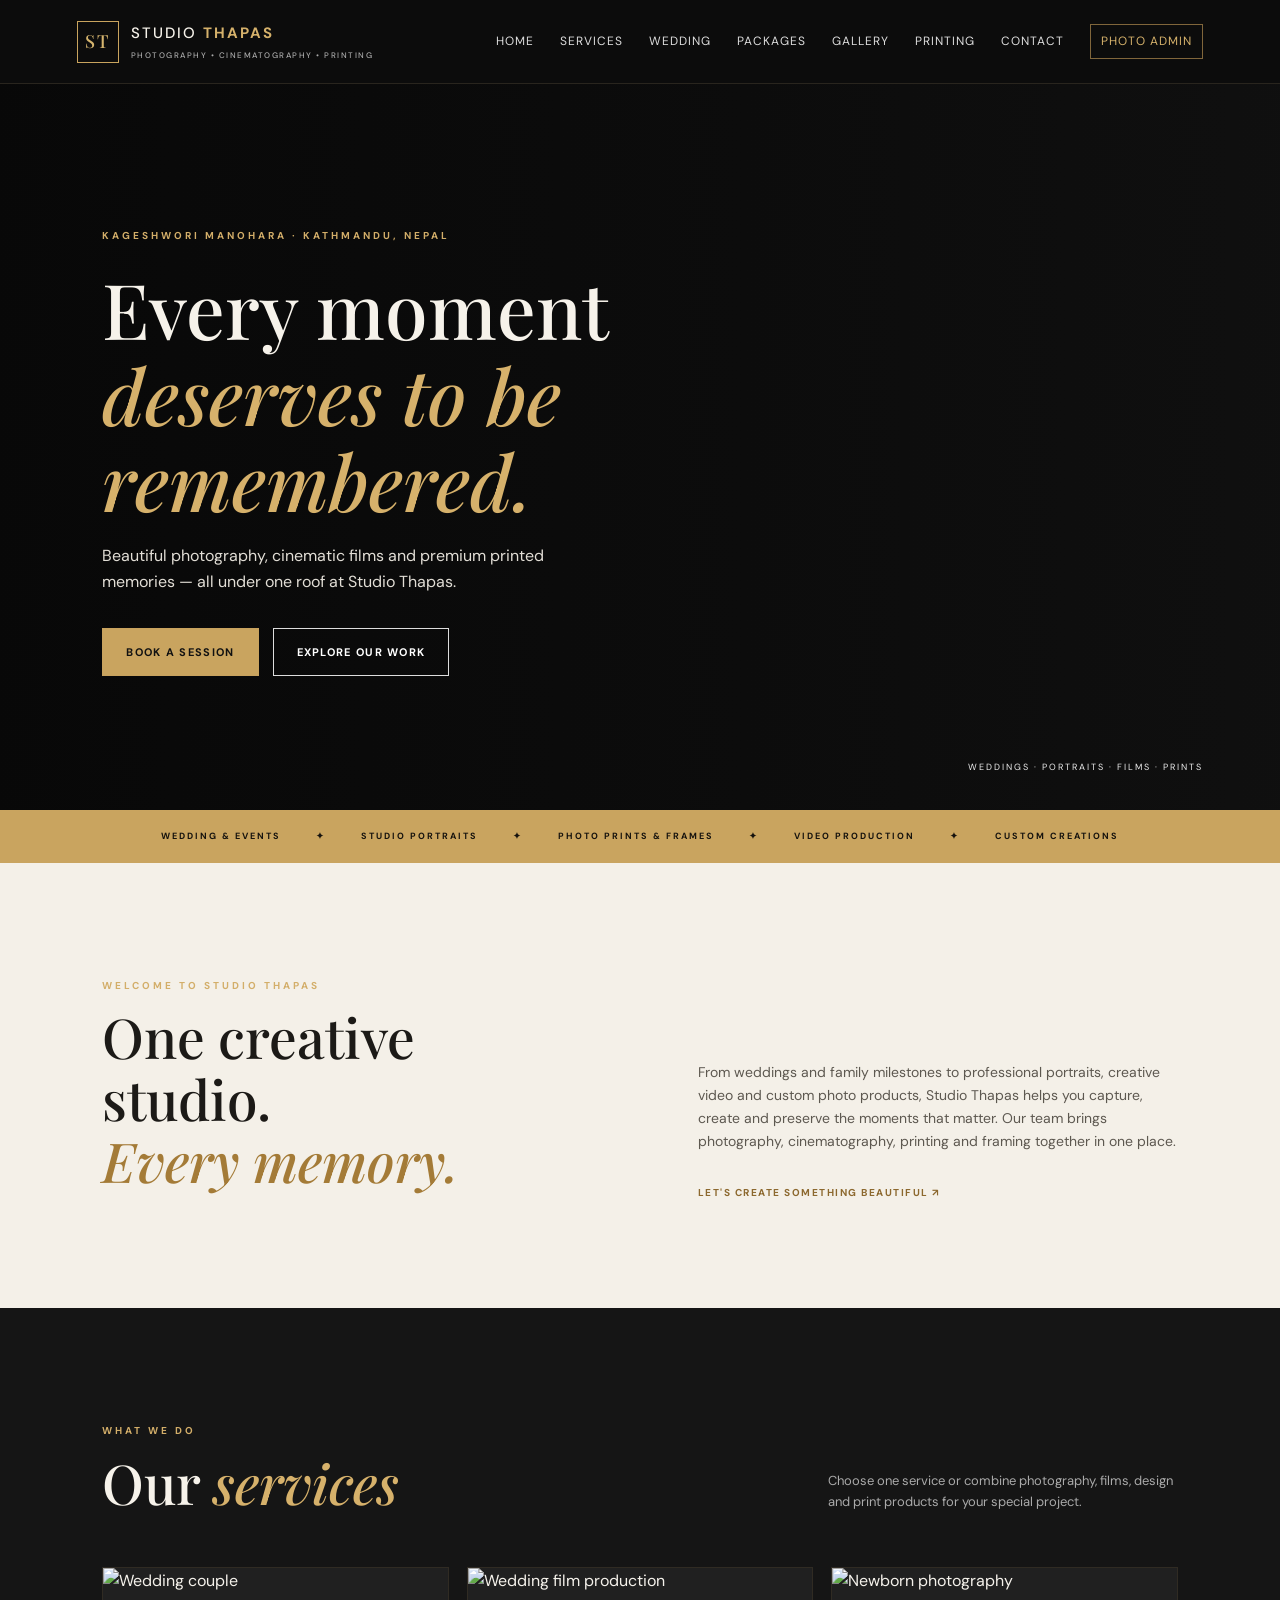
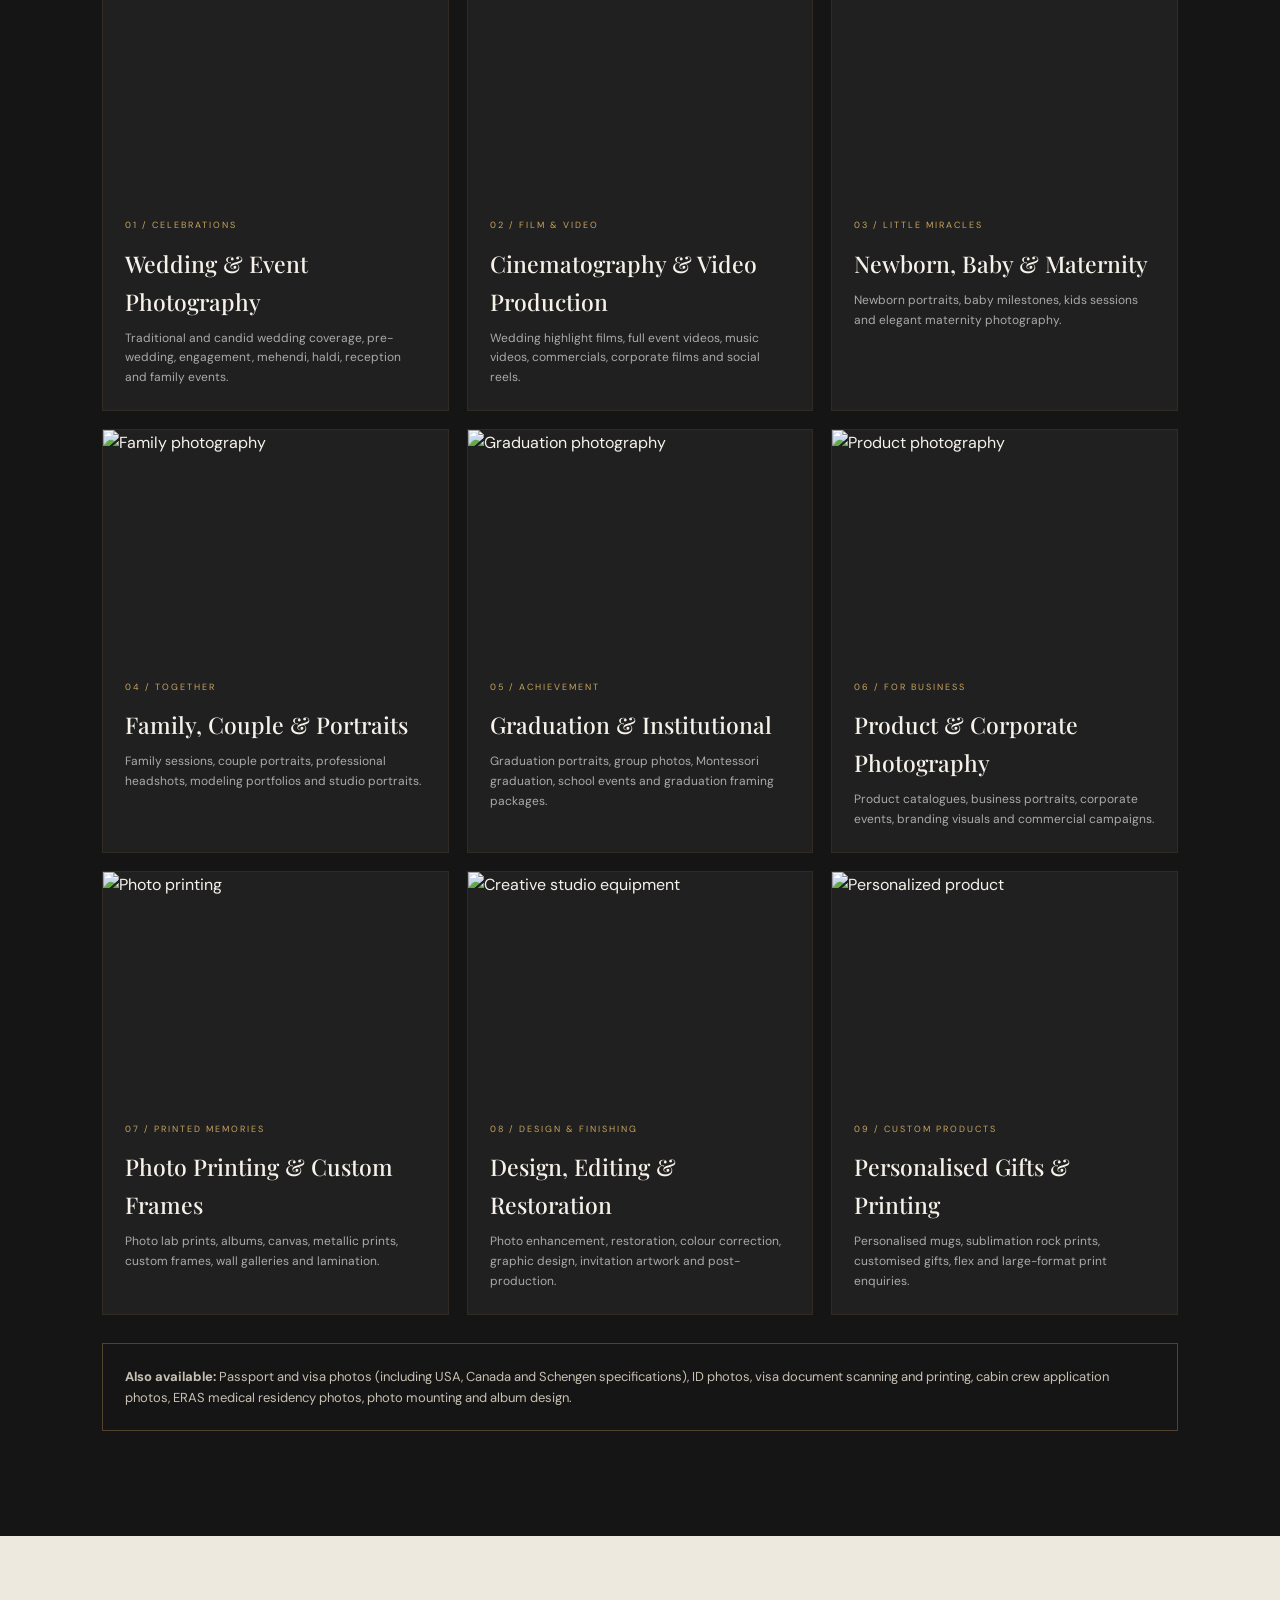
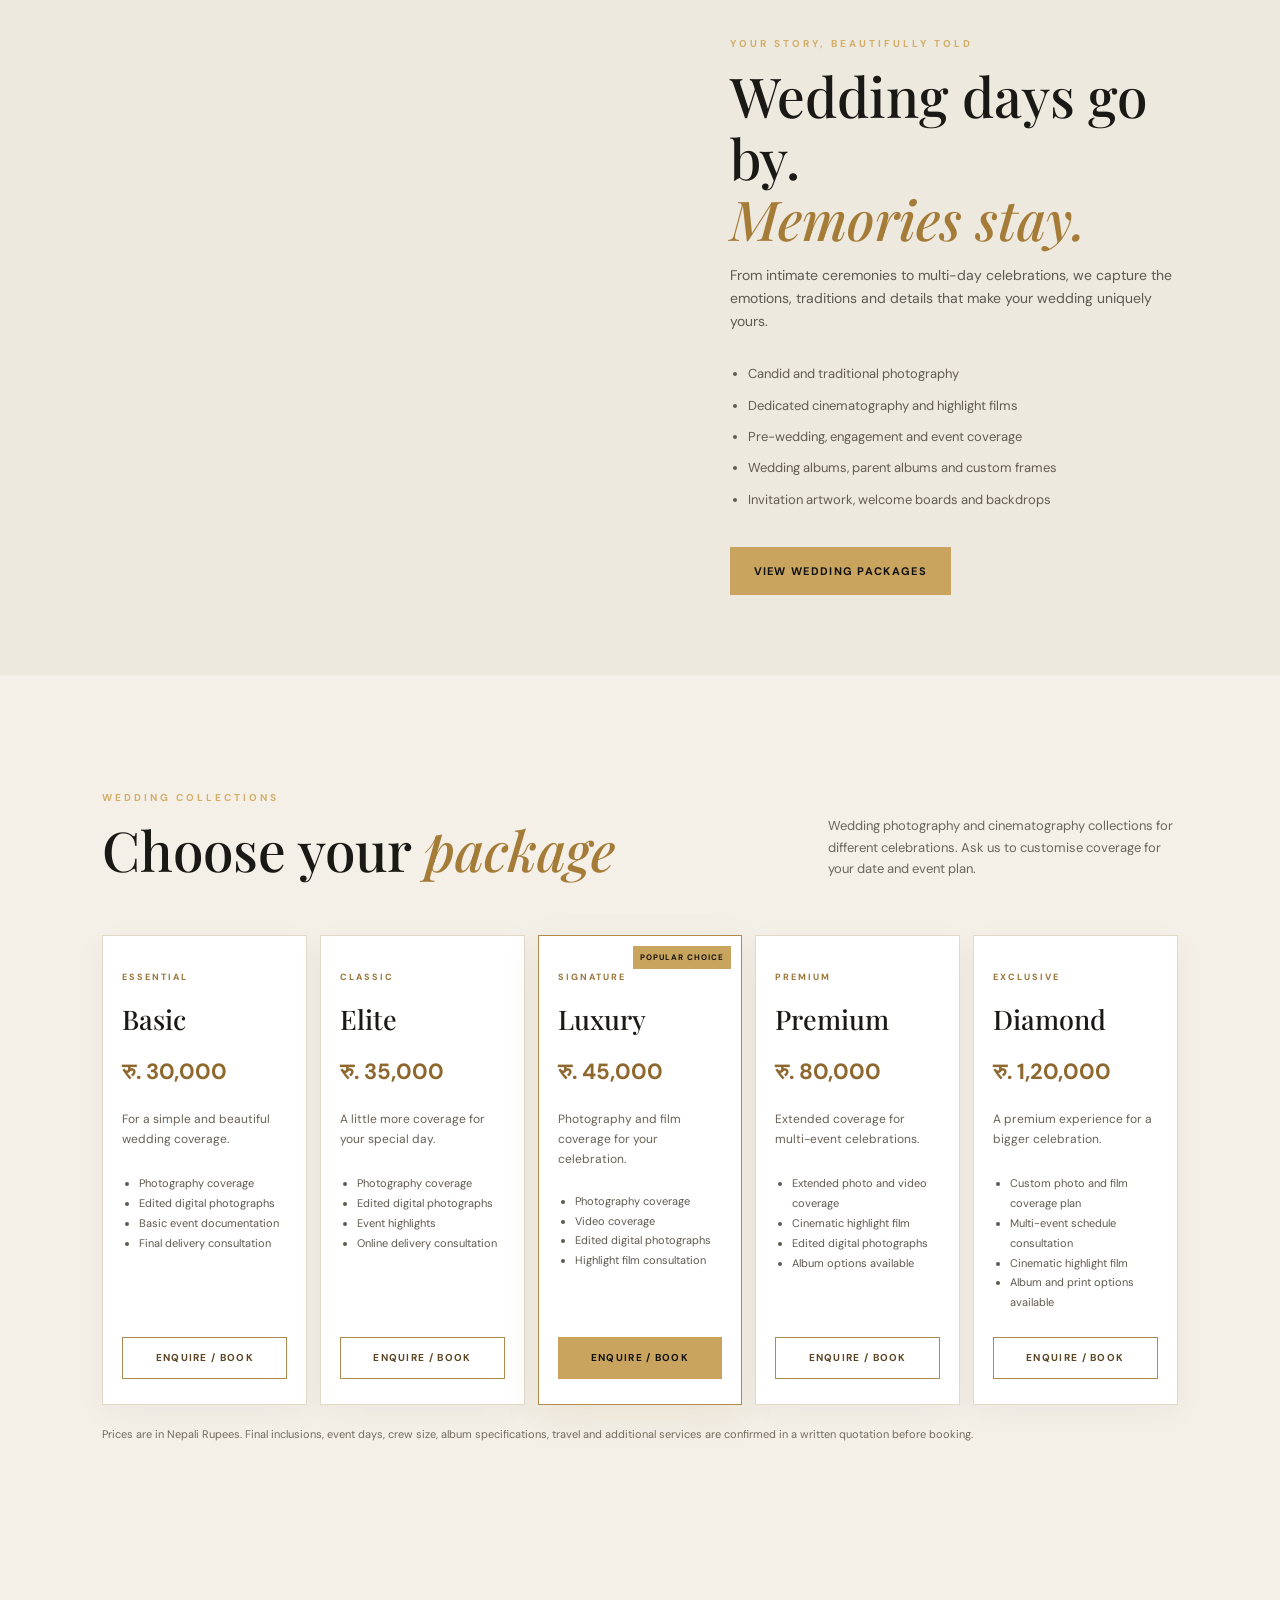
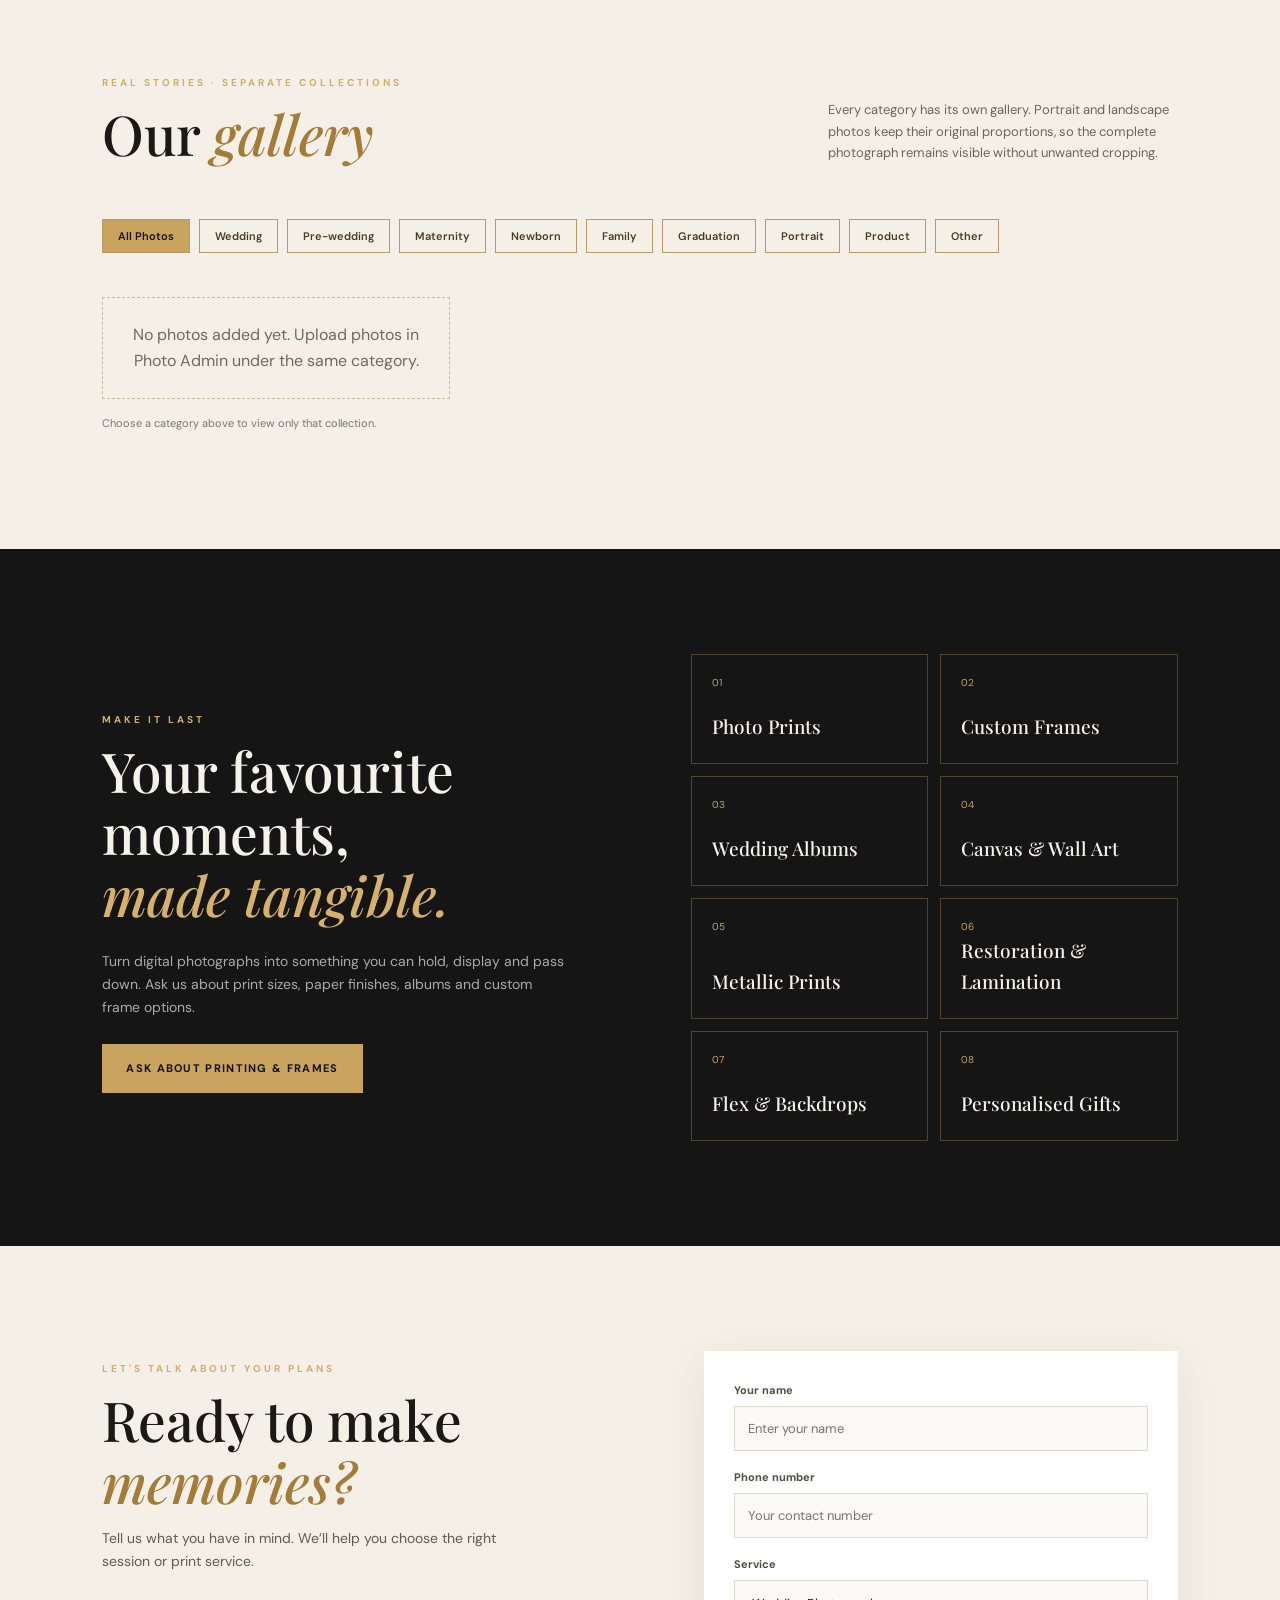
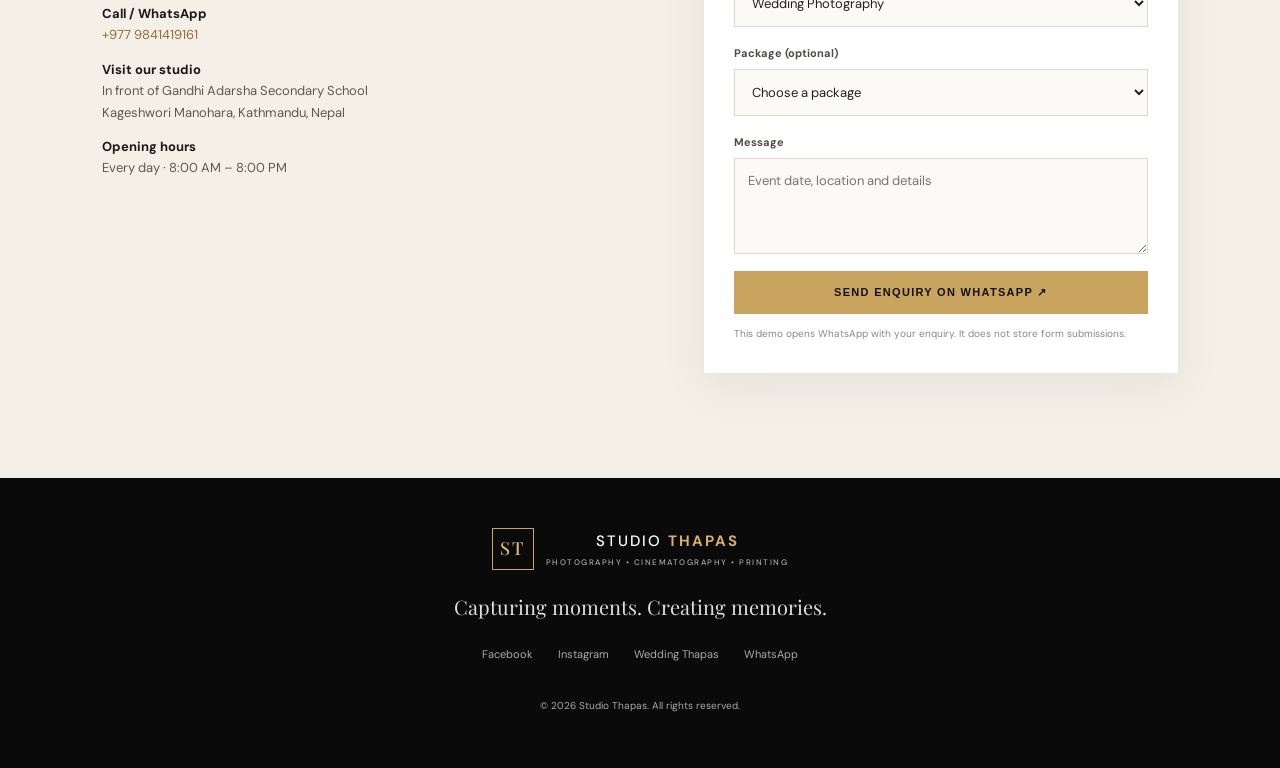
==== index.html @ fef05748 "First commit" ====
<!DOCTYPE html>
<html lang="en">
<head>
  <meta charset="UTF-8"><meta name="viewport" content="width=device-width, initial-scale=1.0">
  <meta name="description" content="Studio Thapas in Kathmandu: wedding photography and films, portraits, newborn, maternity, graduation, photo printing, custom frames and creative services.">
  <meta name="theme-color" content="#101010"><title>Studio Thapas | Photography, Films & Printing</title>
  <link rel="preconnect" href="https://fonts.googleapis.com"><link rel="preconnect" href="https://fonts.gstatic.com" crossorigin>
  <link href="https://fonts.googleapis.com/css2?family=DM+Sans:wght@400;500;600;700&family=Playfair+Display:wght@500;600;700&display=swap" rel="stylesheet"><link rel="stylesheet" href="style.css">
</head>
<body>
<header class="site-header"><a class="brand" href="#home"><span class="brand-mark">ST</span><span>STUDIO <b>THAPAS</b><small>PHOTOGRAPHY • CINEMATOGRAPHY • PRINTING</small></span></a><button class="menu-toggle" aria-label="Open menu" onclick="document.querySelector('.nav').classList.toggle('open')">☰</button>
<nav class="nav"><a href="#home">Home</a><a href="#services">Services</a><a href="#weddings">Wedding</a><a href="#packages">Packages</a><a href="#gallery">Gallery</a><a href="#printing">Printing</a><a href="#contact">Contact</a><a class="admin-link" href="admin.html">Photo Admin</a></nav></header>
<main>
<section class="hero" id="home"><div class="hero-shade"></div><div class="hero-content"><p class="eyebrow">KAGESHWORI MANOHARA · KATHMANDU, NEPAL</p><h1>Every moment<br><em>deserves to be remembered.</em></h1><p class="hero-copy">Beautiful photography, cinematic films and premium printed memories — all under one roof at Studio Thapas.</p><div class="hero-actions"><a class="btn gold" href="#contact">Book a Session</a><a class="btn outline" href="#gallery">Explore Our Work</a></div></div><div class="hero-note">WEDDINGS · PORTRAITS · FILMS · PRINTS</div></section>
<section class="trust-strip"><span>WEDDING & EVENTS</span><i>✦</i><span>STUDIO PORTRAITS</span><i>✦</i><span>PHOTO PRINTS & FRAMES</span><i>✦</i><span>VIDEO PRODUCTION</span><i>✦</i><span>CUSTOM CREATIONS</span></section>
<section class="section intro"><div><p class="eyebrow">WELCOME TO STUDIO THAPAS</p><h2>One creative studio.<br><em>Every memory.</em></h2></div><div class="intro-copy"><p>From weddings and family milestones to professional portraits, creative video and custom photo products, Studio Thapas helps you capture, create and preserve the moments that matter. Our team brings photography, cinematography, printing and framing together in one place.</p><a class="text-link" href="#contact">LET'S CREATE SOMETHING BEAUTIFUL ↗</a></div></section>
<section class="section dark-section" id="services"><div class="section-heading"><div><p class="eyebrow">WHAT WE DO</p><h2>Our <em>services</em></h2></div><p>Choose one service or combine photography, films, design and print products for your special project.</p></div>
<div class="service-grid">
<article class="service-card"><img src="https://images.unsplash.com/photo-1519741497674-611481863552?auto=format&fit=crop&w=900&q=85" alt="Wedding couple"><div><small>01 / CELEBRATIONS</small><h3>Wedding & Event Photography</h3><p>Traditional and candid wedding coverage, pre-wedding, engagement, mehendi, haldi, reception and family events.</p></div></article>
<article class="service-card"><img src="https://images.unsplash.com/photo-1529636798458-92182e662485?auto=format&fit=crop&w=900&q=85" alt="Wedding film production"><div><small>02 / FILM & VIDEO</small><h3>Cinematography & Video Production</h3><p>Wedding highlight films, full event videos, music videos, commercials, corporate films and social reels.</p></div></article>
<article class="service-card"><img src="https://images.unsplash.com/photo-1519689680058-324335c77eba?auto=format&fit=crop&w=900&q=85" alt="Newborn photography"><div><small>03 / LITTLE MIRACLES</small><h3>Newborn, Baby & Maternity</h3><p>Newborn portraits, baby milestones, kids sessions and elegant maternity photography.</p></div></article>
<article class="service-card"><img src="https://images.unsplash.com/photo-1511895426328-dc8714191300?auto=format&fit=crop&w=900&q=85" alt="Family photography"><div><small>04 / TOGETHER</small><h3>Family, Couple & Portraits</h3><p>Family sessions, couple portraits, professional headshots, modeling portfolios and studio portraits.</p></div></article>
<article class="service-card"><img src="https://images.unsplash.com/photo-1523050854058-8df90110c9f1?auto=format&fit=crop&w=900&q=85" alt="Graduation photography"><div><small>05 / ACHIEVEMENT</small><h3>Graduation & Institutional</h3><p>Graduation portraits, group photos, Montessori graduation, school events and graduation framing packages.</p></div></article>
<article class="service-card"><img src="https://images.unsplash.com/photo-1542291026-7eec264c27ff?auto=format&fit=crop&w=900&q=85" alt="Product photography"><div><small>06 / FOR BUSINESS</small><h3>Product & Corporate Photography</h3><p>Product catalogues, business portraits, corporate events, branding visuals and commercial campaigns.</p></div></article>
<article class="service-card"><img src="https://images.unsplash.com/photo-1542038784456-1ea8e935640e?auto=format&fit=crop&w=900&q=85" alt="Photo printing"><div><small>07 / PRINTED MEMORIES</small><h3>Photo Printing & Custom Frames</h3><p>Photo lab prints, albums, canvas, metallic prints, custom frames, wall galleries and lamination.</p></div></article>
<article class="service-card"><img src="https://images.unsplash.com/photo-1516035069371-29a1b244cc32?auto=format&fit=crop&w=900&q=85" alt="Creative studio equipment"><div><small>08 / DESIGN & FINISHING</small><h3>Design, Editing & Restoration</h3><p>Photo enhancement, restoration, colour correction, graphic design, invitation artwork and post-production.</p></div></article>
<article class="service-card"><img src="https://images.unsplash.com/photo-1523275335684-37898b6baf30?auto=format&fit=crop&w=900&q=85" alt="Personalized product"><div><small>09 / CUSTOM PRODUCTS</small><h3>Personalised Gifts & Printing</h3><p>Personalised mugs, sublimation rock prints, customised gifts, flex and large-format print enquiries.</p></div></article>
</div>
<div class="service-extra"><b>Also available:</b> Passport and visa photos (including USA, Canada and Schengen specifications), ID photos, visa document scanning and printing, cabin crew application photos, ERAS medical residency photos, photo mounting and album design.</div></section>
<section class="wedding-feature" id="weddings"><div class="wedding-image"></div><div class="wedding-copy"><p class="eyebrow">YOUR STORY, BEAUTIFULLY TOLD</p><h2>Wedding days go by.<br><em>Memories stay.</em></h2><p>From intimate ceremonies to multi-day celebrations, we capture the emotions, traditions and details that make your wedding uniquely yours.</p><ul><li>Candid and traditional photography</li><li>Dedicated cinematography and highlight films</li><li>Pre-wedding, engagement and event coverage</li><li>Wedding albums, parent albums and custom frames</li><li>Invitation artwork, welcome boards and backdrops</li></ul><a class="btn gold" href="#packages">View Wedding Packages</a></div></section>
<section class="section packages-section" id="packages"><div class="section-heading"><div><p class="eyebrow">WEDDING COLLECTIONS</p><h2>Choose your <em>package</em></h2></div><p>Wedding photography and cinematography collections for different celebrations. Ask us to customise coverage for your date and event plan.</p></div><div class="package-grid">
<article class="package-card"><p class="package-label">ESSENTIAL</p><h3>Basic</h3><div class="price">रु. 30,000</div><p>For a simple and beautiful wedding coverage.</p><ul><li>Photography coverage</li><li>Edited digital photographs</li><li>Basic event documentation</li><li>Final delivery consultation</li></ul><a class="btn outline package-cta" href="#contact" data-package="Basic">Enquire / Book</a></article>
<article class="package-card"><p class="package-label">CLASSIC</p><h3>Elite</h3><div class="price">रु. 35,000</div><p>A little more coverage for your special day.</p><ul><li>Photography coverage</li><li>Edited digital photographs</li><li>Event highlights</li><li>Online delivery consultation</li></ul><a class="btn outline package-cta" href="#contact" data-package="Elite">Enquire / Book</a></article>
<article class="package-card featured"><span class="popular-tag">POPULAR CHOICE</span><p class="package-label">SIGNATURE</p><h3>Luxury</h3><div class="price">रु. 45,000</div><p>Photography and film coverage for your celebration.</p><ul><li>Photography coverage</li><li>Video coverage</li><li>Edited digital photographs</li><li>Highlight film consultation</li></ul><a class="btn gold package-cta" href="#contact" data-package="Luxury">Enquire / Book</a></article>
<article class="package-card"><p class="package-label">PREMIUM</p><h3>Premium</h3><div class="price">रु. 80,000</div><p>Extended coverage for multi-event celebrations.</p><ul><li>Extended photo and video coverage</li><li>Cinematic highlight film</li><li>Edited digital photographs</li><li>Album options available</li></ul><a class="btn outline package-cta" href="#contact" data-package="Premium">Enquire / Book</a></article>
<article class="package-card"><p class="package-label">EXCLUSIVE</p><h3>Diamond</h3><div class="price">रु. 1,20,000</div><p>A premium experience for a bigger celebration.</p><ul><li>Custom photo and film coverage plan</li><li>Multi-event schedule consultation</li><li>Cinematic highlight film</li><li>Album and print options available</li></ul><a class="btn outline package-cta" href="#contact" data-package="Diamond">Enquire / Book</a></article>
</div><p class="package-note">Prices are in Nepali Rupees. Final inclusions, event days, crew size, album specifications, travel and additional services are confirmed in a written quotation before booking.</p></section>
<section class="section gallery-section" id="gallery"><div class="section-heading"><div><p class="eyebrow">REAL STORIES · SEPARATE COLLECTIONS</p><h2>Our <em>gallery</em></h2></div><p>Every category has its own gallery. Portrait and landscape photos keep their original proportions, so the complete photograph remains visible without unwanted cropping.</p></div><div class="gallery-filters" id="galleryFilters" role="group" aria-label="Filter gallery by category"><button class="gallery-filter active" data-filter="All">All Photos</button><button class="gallery-filter" data-filter="Wedding">Wedding</button><button class="gallery-filter" data-filter="Pre-wedding">Pre-wedding</button><button class="gallery-filter" data-filter="Maternity">Maternity</button><button class="gallery-filter" data-filter="Newborn">Newborn</button><button class="gallery-filter" data-filter="Family">Family</button><button class="gallery-filter" data-filter="Graduation">Graduation</button><button class="gallery-filter" data-filter="Portrait">Portrait</button><button class="gallery-filter" data-filter="Product">Product</button><button class="gallery-filter" data-filter="Other">Other</button></div><div class="gallery-grid" id="galleryGrid" aria-live="polite"><p class="gallery-empty">Add your photos using Photo Admin to display them here.</p></div><p class="local-note" id="localPhotoNote">Choose a category above to view only that collection.</p></section>
<section class="section dark-section print-section" id="printing"><div class="print-copy"><p class="eyebrow">MAKE IT LAST</p><h2>Your favourite moments,<br><em>made tangible.</em></h2><p>Turn digital photographs into something you can hold, display and pass down. Ask us about print sizes, paper finishes, albums and custom frame options.</p><a class="btn gold" href="#contact">Ask About Printing & Frames</a></div><div class="print-tiles"><div><span>01</span><b>Photo Prints</b></div><div><span>02</span><b>Custom Frames</b></div><div><span>03</span><b>Wedding Albums</b></div><div><span>04</span><b>Canvas & Wall Art</b></div><div><span>05</span><b>Metallic Prints</b></div><div><span>06</span><b>Restoration & Lamination</b></div><div><span>07</span><b>Flex & Backdrops</b></div><div><span>08</span><b>Personalised Gifts</b></div></div></section>
<section class="section contact-section" id="contact"><div><p class="eyebrow">LET'S TALK ABOUT YOUR PLANS</p><h2>Ready to make<br><em>memories?</em></h2><p>Tell us what you have in mind. We’ll help you choose the right session or print service.</p><div class="contact-details"><p><b>Call / WhatsApp</b><br><a href="https://wa.me/9779841419161">+977 9841419161</a></p><p><b>Visit our studio</b><br>In front of Gandhi Adarsha Secondary School<br>Kageshwori Manohara, Kathmandu, Nepal</p><p><b>Opening hours</b><br>Every day · 8:00 AM – 8:00 PM</p></div></div>
<form id="bookingForm"><label>Your name<input name="name" required placeholder="Enter your name"></label><label>Phone number<input name="phone" required placeholder="Your contact number"></label><label>Service<select name="service"><option>Wedding Photography</option><option>Wedding Cinematography</option><option>Pre-wedding / Engagement</option><option>Graduation Photography</option><option>Newborn / Maternity</option><option>Family / Portrait</option><option>Product / Corporate</option><option>Photo Printing / Frames</option><option>Video Production</option><option>Other</option></select></label><label>Package (optional)<select name="package"><option value="">Choose a package</option><option>Basic - Rs. 30,000</option><option>Elite - Rs. 35,000</option><option>Luxury - Rs. 45,000</option><option>Premium - Rs. 80,000</option><option>Diamond - Rs. 1,20,000</option></select></label><label>Message<textarea name="message" rows="4" placeholder="Event date, location and details"></textarea></label><button class="btn gold full" type="submit">Send Enquiry on WhatsApp ↗</button><small class="form-note">This demo opens WhatsApp with your enquiry. It does not store form submissions.</small></form></section>
</main>
<div class="photo-lightbox" id="photoLightbox" aria-hidden="true" role="dialog" aria-modal="true" aria-label="Photo viewer">
  <button class="lightbox-close" id="lightboxClose" type="button" aria-label="Close photo viewer">×</button>
  <button class="lightbox-nav lightbox-prev" id="lightboxPrev" type="button" aria-label="Previous photo">‹</button>
  <button class="lightbox-nav lightbox-next" id="lightboxNext" type="button" aria-label="Next photo">›</button>
  <div class="lightbox-toolbar" aria-label="Photo zoom controls">
    <button id="zoomOut" type="button" aria-label="Zoom out">−</button>
    <button id="zoomReset" type="button" aria-label="Reset zoom">100%</button>
    <button id="zoomIn" type="button" aria-label="Zoom in">+</button>
  </div>
  <div class="lightbox-stage" id="lightboxStage"><img id="lightboxImage" alt="Expanded gallery photograph"></div>
  <p class="lightbox-help">Use Previous / Next arrows or keyboard ← / → to change photos. Use + / −, mouse wheel, or pinch to zoom. Press Esc to close.</p>
</div>
<footer><a class="brand footer-brand" href="#home"><span class="brand-mark">ST</span><span>STUDIO <b>THAPAS</b><small>PHOTOGRAPHY • CINEMATOGRAPHY • PRINTING</small></span></a><p>Capturing moments. Creating memories.</p><div class="footer-links"><a href="https://www.facebook.com/studiothapas">Facebook</a><a href="https://www.instagram.com/studiothapas/">Instagram</a><a href="https://weddingthapas.com">Wedding Thapas</a><a href="https://wa.me/9779841419161">WhatsApp</a></div><small>© <span id="year"></span> Studio Thapas. All rights reserved.</small></footer><script src="script.js"></script>
</body></html>
---- style.css ----
*{box-sizing:border-box}html{scroll-behavior:smooth}body{margin:0;background:#101010;color:#f6f2ea;font-family:"DM Sans",sans-serif;line-height:1.65}a{color:inherit;text-decoration:none}.site-header{height:84px;padding:0 6vw;display:flex;align-items:center;justify-content:space-between;background:#0c0c0c;position:sticky;top:0;z-index:10;border-bottom:1px solid #29251e}.brand{display:flex;align-items:center;gap:12px;font-size:15px;letter-spacing:2px;font-weight:500}.brand b{color:#d5b16b}.brand small{display:block;font-size:8px;letter-spacing:1.5px;color:#aaa;margin-top:3px}.brand-mark{width:42px;height:42px;border:1px solid #c9a45e;color:#d7b66f;display:grid;place-items:center;font-family:"Playfair Display";font-size:18px}.nav{display:flex;align-items:center;gap:26px;font-size:12px;text-transform:uppercase;letter-spacing:1px}.nav a{color:#ddd;transition:.2s}.nav a:hover,.text-link:hover{color:#d5b16b}.lang-btn{background:transparent;border:1px solid #8e7448;color:#d5b16b;padding:8px 12px;cursor:pointer}.menu-toggle{display:none;background:none;color:#fff;border:0;font-size:25px}.hero{min-height:650px;height:calc(90vh - 84px);max-height:850px;position:relative;display:flex;align-items:center;padding:8vw;background:url("https://images.unsplash.com/photo-1519741497674-611481863552?auto=format&fit=crop&w=2000&q=90") center 42%/cover}.hero-shade{position:absolute;inset:0;background:linear-gradient(90deg,rgba(7,7,7,.88),rgba(7,7,7,.47) 55%,rgba(7,7,7,.08))}.hero-content{position:relative;max-width:720px}.eyebrow{color:#d3ae69;font-size:10px;letter-spacing:3px;font-weight:700}.hero h1,h2{font-family:"Playfair Display",serif;font-weight:500;line-height:1.12}.hero h1{font-size:clamp(43px,6vw,78px);margin:20px 0}.hero h1 em,h2 em{color:#d6b16b;font-weight:500}.hero-copy{font-size:16px;color:#e2ded6;max-width:480px}.hero-actions{display:flex;gap:14px;margin-top:32px}.btn{display:inline-block;padding:14px 23px;font-size:11px;font-weight:700;letter-spacing:1.3px;text-transform:uppercase;border:1px solid #c8a25e;cursor:pointer}.gold{background:#c9a45f;color:#111}.gold:hover{background:#e1c17e}.outline{color:#fff;background:transparent;border-color:#ddd}.hero-note{position:absolute;right:6vw;bottom:35px;font-size:9px;letter-spacing:2px;color:#eee}.trust-strip{display:flex;justify-content:center;align-items:center;gap:35px;padding:19px 10px;background:#c9a45f;color:#16130e;font-size:9px;font-weight:700;letter-spacing:2px;flex-wrap:wrap}.trust-strip i{font-style:normal}.section{padding:105px 8vw}.intro{display:grid;grid-template-columns:1fr 1fr;gap:9vw;background:#f4f0e8;color:#1c1a17}.intro h2,.section h2,.wedding-copy h2{font-size:clamp(36px,4.3vw,58px);margin:12px 0}.intro h2 em{color:#a47b37}.intro-copy{align-self:end;color:#5d5850;font-size:14px}.text-link{display:inline-block;color:#8c682e;font-size:10px;font-weight:700;letter-spacing:1.5px;margin-top:18px}.dark-section{background:#151515}.section-heading{display:flex;justify-content:space-between;align-items:end;gap:35px;margin-bottom:42px}.section-heading>p{max-width:350px;color:#aaa;font-size:13px}.service-grid{display:grid;grid-template-columns:repeat(3,1fr);gap:18px}.service-card{background:#202020;border:1px solid #302b23;overflow:hidden}.service-card img{width:100%;height:220px;object-fit:cover;display:block;filter:saturate(.83)}.service-card div{padding:22px}.service-card small{color:#c9a45f;font-size:9px;letter-spacing:2px}.service-card h3{font-family:"Playfair Display";font-size:23px;font-weight:500;margin:8px 0}.service-card p{color:#aaa;font-size:12px;margin:0}.wedding-feature{display:grid;grid-template-columns:1fr 1fr;background:#eee9df;color:#1b1915}.wedding-image{min-height:620px;background:url("https://images.unsplash.com/photo-1537633552985-df8429e8048b?auto=format&fit=crop&w=1200&q=90") center/cover}.wedding-copy{padding:90px 8vw 80px 7vw;align-self:center}.wedding-copy h2 em{color:#a47b37}.wedding-copy>p:not(.eyebrow){color:#5d5850;font-size:14px}.wedding-copy ul{padding-left:18px;color:#625b50;font-size:13px;margin:25px 0 32px}.wedding-copy li{padding:5px 0}.gallery-section{background:#f4f0e8;color:#1b1915}.gallery-section .section-heading>p{color:#6b655b}.gallery-section h2 em{color:#a47b37}.gallery-filters{display:flex;flex-wrap:wrap;gap:9px;margin:0 0 28px}.gallery-filter{border:1px solid #b99a64;background:transparent;color:#4c3b20;padding:9px 15px;font:600 11px "DM Sans",sans-serif;cursor:pointer;transition:.2s}.gallery-filter:hover,.gallery-filter.active{background:#c9a45f;color:#17130c}.gallery-grid{columns:3 250px;column-gap:16px;display:block}.gallery-item{display:inline-block;width:100%;break-inside:avoid;margin:0 0 16px;background:#fff;border:1px solid #e4dccf;padding:8px;vertical-align:top}.gallery-item img{display:block;width:100%;height:auto;max-height:none;object-fit:contain;background:#eee9df}.gallery-caption{padding:9px 5px 3px;display:flex;justify-content:space-between;gap:10px;align-items:center;color:#4d4539;font-size:11px}.gallery-caption small{color:#98743c;text-transform:uppercase;letter-spacing:1px;font-size:9px}.gallery-empty{color:#70695e;padding:24px;border:1px dashed #c8b99e;text-align:center;break-inside:avoid}.gallery-item[hidden]{display:none}.print-section{display:grid;grid-template-columns:1fr 1fr;gap:8vw;align-items:center}.print-copy p:not(.eyebrow){color:#aaa;font-size:14px;max-width:470px;margin:25px 0}.print-tiles{display:grid;grid-template-columns:1fr 1fr;gap:12px}.print-tiles div{min-height:110px;border:1px solid #51432b;padding:20px;display:flex;flex-direction:column;justify-content:space-between}.print-tiles span{color:#c9a45f;font-size:10px}.print-tiles b{font-family:"Playfair Display";font-size:19px;font-weight:500}.contact-section{background:#f4f0e8;color:#1b1915;display:grid;grid-template-columns:1fr 1fr;gap:10vw}.contact-section h2 em{color:#a47b37}.contact-section>div>p:not(.eyebrow){color:#625b50;font-size:14px;max-width:430px}.contact-details{margin-top:30px;font-size:13px;color:#5f594f}.contact-details b{color:#1c1a17}.contact-details a{color:#936e32}.contact-section form{background:#fff;padding:30px;box-shadow:0 12px 45px #17120b12}.contact-section label{display:block;font-size:11px;font-weight:700;margin-bottom:17px;color:#514b42}.contact-section input,.contact-section select,.contact-section textarea{display:block;width:100%;margin-top:7px;padding:13px;border:1px solid #ddd7cc;background:#fbfaf7;font:13px "DM Sans";color:#222}.full{width:100%}.form-note{display:block;color:#888;font-size:10px;margin-top:12px}footer{padding:50px 8vw;background:#0a0a0a;text-align:center;color:#aaa}footer .brand{justify-content:center;color:#fff}footer p{font-family:"Playfair Display";font-size:20px;color:#ddd}.footer-links{display:flex;justify-content:center;gap:25px;font-size:11px;margin:22px 0 28px}.footer-links a:hover{color:#d5b16b}footer>small{font-size:10px}
@media(max-width:950px){.nav{gap:13px;font-size:10px}.site-header{padding:0 4vw}.service-grid{grid-template-columns:repeat(2,1fr)}.section{padding:75px 6vw}.wedding-copy{padding:65px 6vw}.contact-section{gap:5vw}}
@media(max-width:700px){.site-header{height:72px}.menu-toggle{display:block}.nav{display:none;position:absolute;top:72px;left:0;right:0;background:#101010;padding:20px 6vw 25px;flex-direction:column;align-items:flex-start;border-bottom:1px solid #413722}.nav.open{display:flex}.hero{height:650px;min-height:0;padding:9vw 7vw;background-position:58% center}.hero h1{font-size:48px}.hero-note{display:none}.trust-strip{gap:12px;font-size:8px}.intro,.print-section,.contact-section{grid-template-columns:1fr;gap:30px}.section-heading{display:block}.section-heading>p{margin-top:15px}.service-grid{grid-template-columns:1fr}.service-card img{height:240px}.wedding-feature{grid-template-columns:1fr}.wedding-image{min-height:370px}.wedding-copy{padding:60px 7vw}.gallery-grid{columns:2 145px;column-gap:10px}.gallery-item{margin-bottom:10px;padding:6px}.print-tiles{gap:9px}.print-tiles div{min-height:95px;padding:14px}.contact-section form{padding:22px}.footer-links{flex-wrap:wrap;gap:15px}}
/* Studio Thapas v2 additions */
.admin-link{color:#d5b16b!important;border:1px solid #80663b;padding:7px 10px}.service-extra{margin-top:28px;padding:22px;border:1px solid #51432b;color:#c8c0b2;font-size:13px}.packages-section{background:#f4f0e8;color:#1b1915}.packages-section .section-heading>p{color:#6b655b}.packages-section h2 em{color:#a47b37}.package-grid{display:grid;grid-template-columns:repeat(5,minmax(0,1fr));gap:13px;align-items:stretch}.package-card{position:relative;background:#fff;padding:25px 19px;border:1px solid #e2d9c9;display:flex;flex-direction:column;min-height:420px;box-shadow:0 8px 28px #241a0b0b}.package-card.featured{border:1px solid #b28b48;box-shadow:0 12px 35px #9b76351c}.package-label{font-size:9px;letter-spacing:2px;color:#9a7436;font-weight:700}.package-card h3{font-family:'Playfair Display';font-size:27px;font-weight:500;margin:4px 0}.package-card .price{font-size:22px;font-weight:700;color:#8e682e;margin:8px 0}.package-card>p:not(.package-label){font-size:12px;color:#686056;min-height:42px}.package-card ul{padding-left:17px;color:#5e584f;font-size:11px;line-height:1.8;margin:10px 0 24px}.package-cta{margin-top:auto;text-align:center;font-size:10px;padding:12px 8px}.package-card .outline{color:#5b4524;border-color:#ad8a50}.popular-tag{position:absolute;right:10px;top:10px;background:#c9a45f;color:#17130c;font-size:8px;font-weight:700;padding:5px 7px;letter-spacing:1px}.package-note{font-size:11px;color:#71695d;margin-top:20px}.local-note{font-size:11px;color:#777;margin-top:15px}.admin-page{background:#111}.admin-wrap{max-width:1100px;margin:auto}.admin-wrap h1{font-family:'Playfair Display';font-size:clamp(38px,5vw,60px);font-weight:500}.admin-wrap h1 em{color:#d5b16b}.admin-warning{background:#2a2419;border:1px solid #6e5833;padding:18px;color:#e1d3b7;font-size:13px}.admin-panel{display:flex;gap:18px;align-items:end;flex-wrap:wrap;background:#1b1b1b;padding:25px;margin:28px 0}.admin-panel label{display:grid;gap:8px;font-size:12px;min-width:210px}.admin-panel input,.admin-panel select{padding:12px;background:#f6f1e8;color:#222;border:0;max-width:100%}.admin-status{width:100%;color:#d5b16b;font-size:13px}.admin-gallery{display:grid;grid-template-columns:repeat(auto-fill,minmax(180px,1fr));gap:15px}.admin-photo{background:#202020;border:1px solid #51432b;padding:10px}.admin-photo img{width:100%;height:auto;max-height:260px;object-fit:contain;background:#171717}.admin-photo div{display:grid;gap:3px;padding:8px 0}.admin-photo small{color:#c9a45f}.remove-photo{background:transparent;color:#f3c5b8;border:1px solid #815348;padding:7px 10px;cursor:pointer}.empty-admin{color:#aaa}.admin-wrap h2{margin-top:35px;font-family:'Playfair Display';font-weight:500}
@media(max-width:1150px){.package-grid{grid-template-columns:repeat(3,1fr)}}
@media(max-width:700px){.package-grid{grid-template-columns:1fr}.package-card{min-height:0}.admin-panel{align-items:stretch;flex-direction:column}.admin-panel label{min-width:0}.admin-link{display:inline-block}}

/* Full-screen gallery viewer with zoom controls */
.gallery-item img{cursor:zoom-in}
.photo-lightbox{position:fixed;inset:0;z-index:1000;display:none;align-items:center;justify-content:center;background:rgba(0,0,0,.96);padding:68px 22px 54px}
.photo-lightbox.open{display:flex}
.lightbox-stage{width:100%;height:100%;display:flex;align-items:center;justify-content:center;overflow:hidden;touch-action:none;cursor:grab}
.lightbox-stage:active{cursor:grabbing}
.lightbox-stage img{max-width:100%;max-height:100%;width:auto;height:auto;object-fit:contain;transform:scale(1);transform-origin:center center;transition:transform .12s ease;user-select:none;-webkit-user-drag:none}
.lightbox-close{position:absolute;top:15px;right:22px;border:1px solid #b99555;background:#171717;color:#f4d28f;width:44px;height:44px;border-radius:50%;font-size:30px;line-height:1;cursor:pointer}
.lightbox-toolbar{position:absolute;top:18px;left:50%;transform:translateX(-50%);display:flex;gap:8px;z-index:2}
.lightbox-toolbar button{min-width:44px;height:40px;padding:0 13px;border:1px solid #b99555;background:#171717;color:#f4d28f;font-size:20px;cursor:pointer}
.lightbox-toolbar #zoomReset{font-size:12px;min-width:62px}
.lightbox-help{position:absolute;bottom:12px;left:12px;right:12px;margin:0;text-align:center;color:#d0c5b2;font-size:11px}
@media(max-width:700px){.photo-lightbox{padding:72px 8px 55px}.lightbox-close{top:12px;right:10px;width:40px;height:40px}.lightbox-toolbar{top:14px;left:12px;transform:none}.lightbox-toolbar button{height:38px;min-width:40px}.lightbox-stage img{max-width:100%;max-height:100%}.lightbox-help{font-size:10px}}

.lightbox-nav{position:absolute;top:50%;transform:translateY(-50%);z-index:3;width:52px;height:64px;border:1px solid #b99555;border-radius:8px;background:rgba(20,20,20,.78);color:#f4d28f;font-size:48px;line-height:1;cursor:pointer;display:grid;place-items:center}.lightbox-prev{left:22px}.lightbox-next{right:22px}.lightbox-nav:disabled{opacity:.35;cursor:not-allowed}@media(max-width:700px){.lightbox-nav{width:40px;height:52px;font-size:38px}.lightbox-prev{left:7px}.lightbox-next{right:7px}}
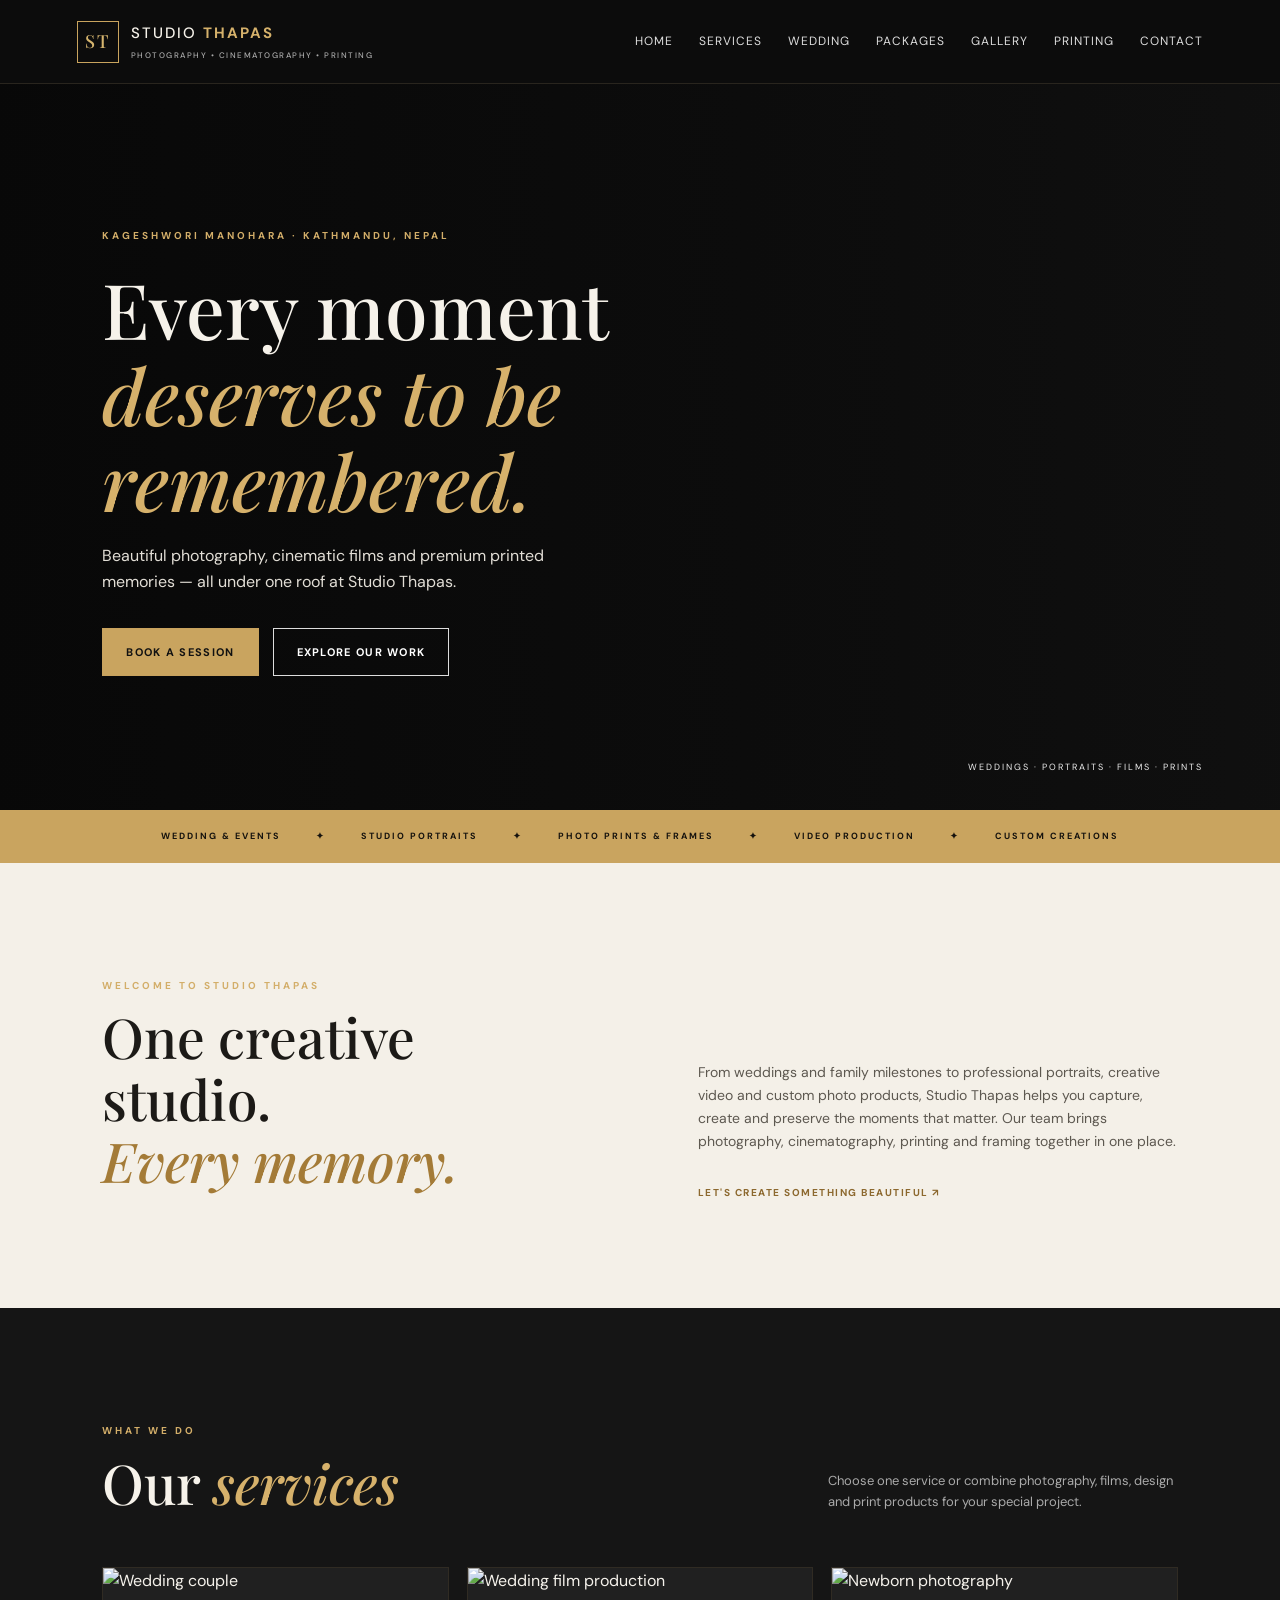
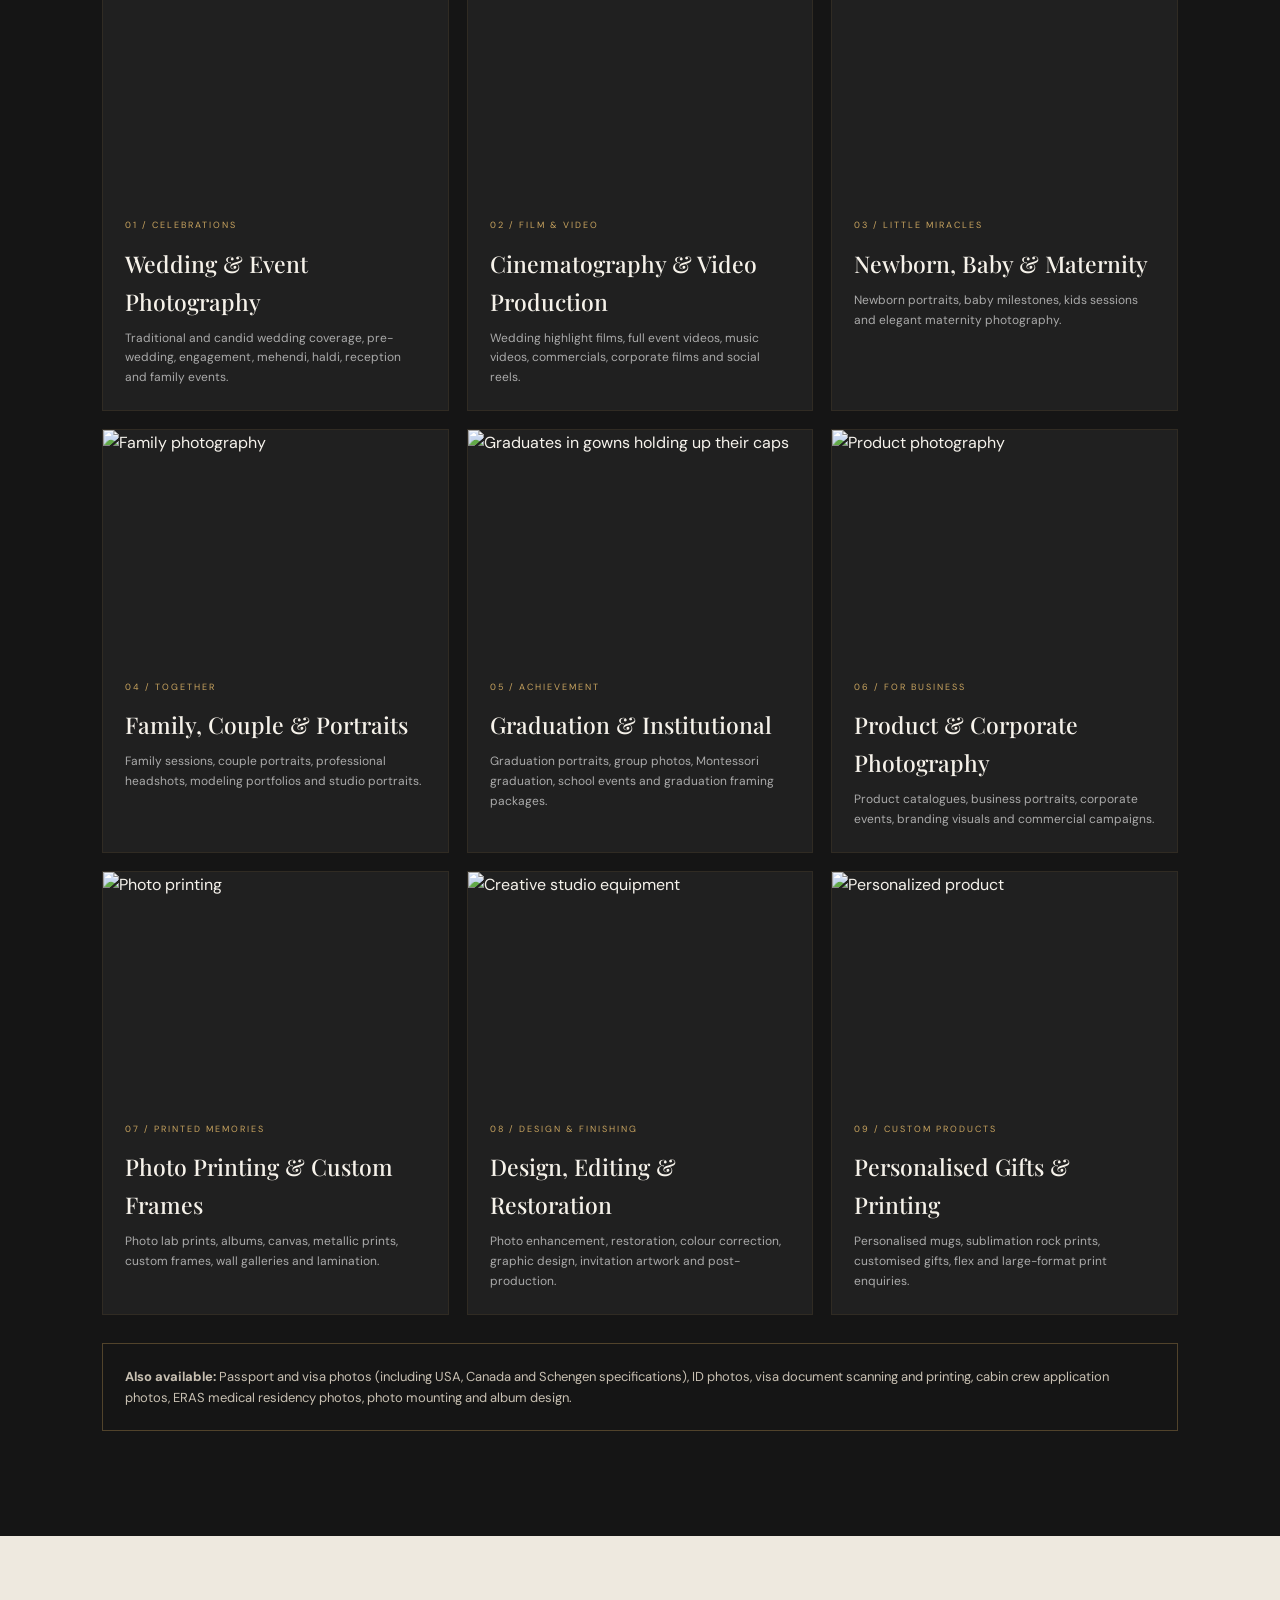
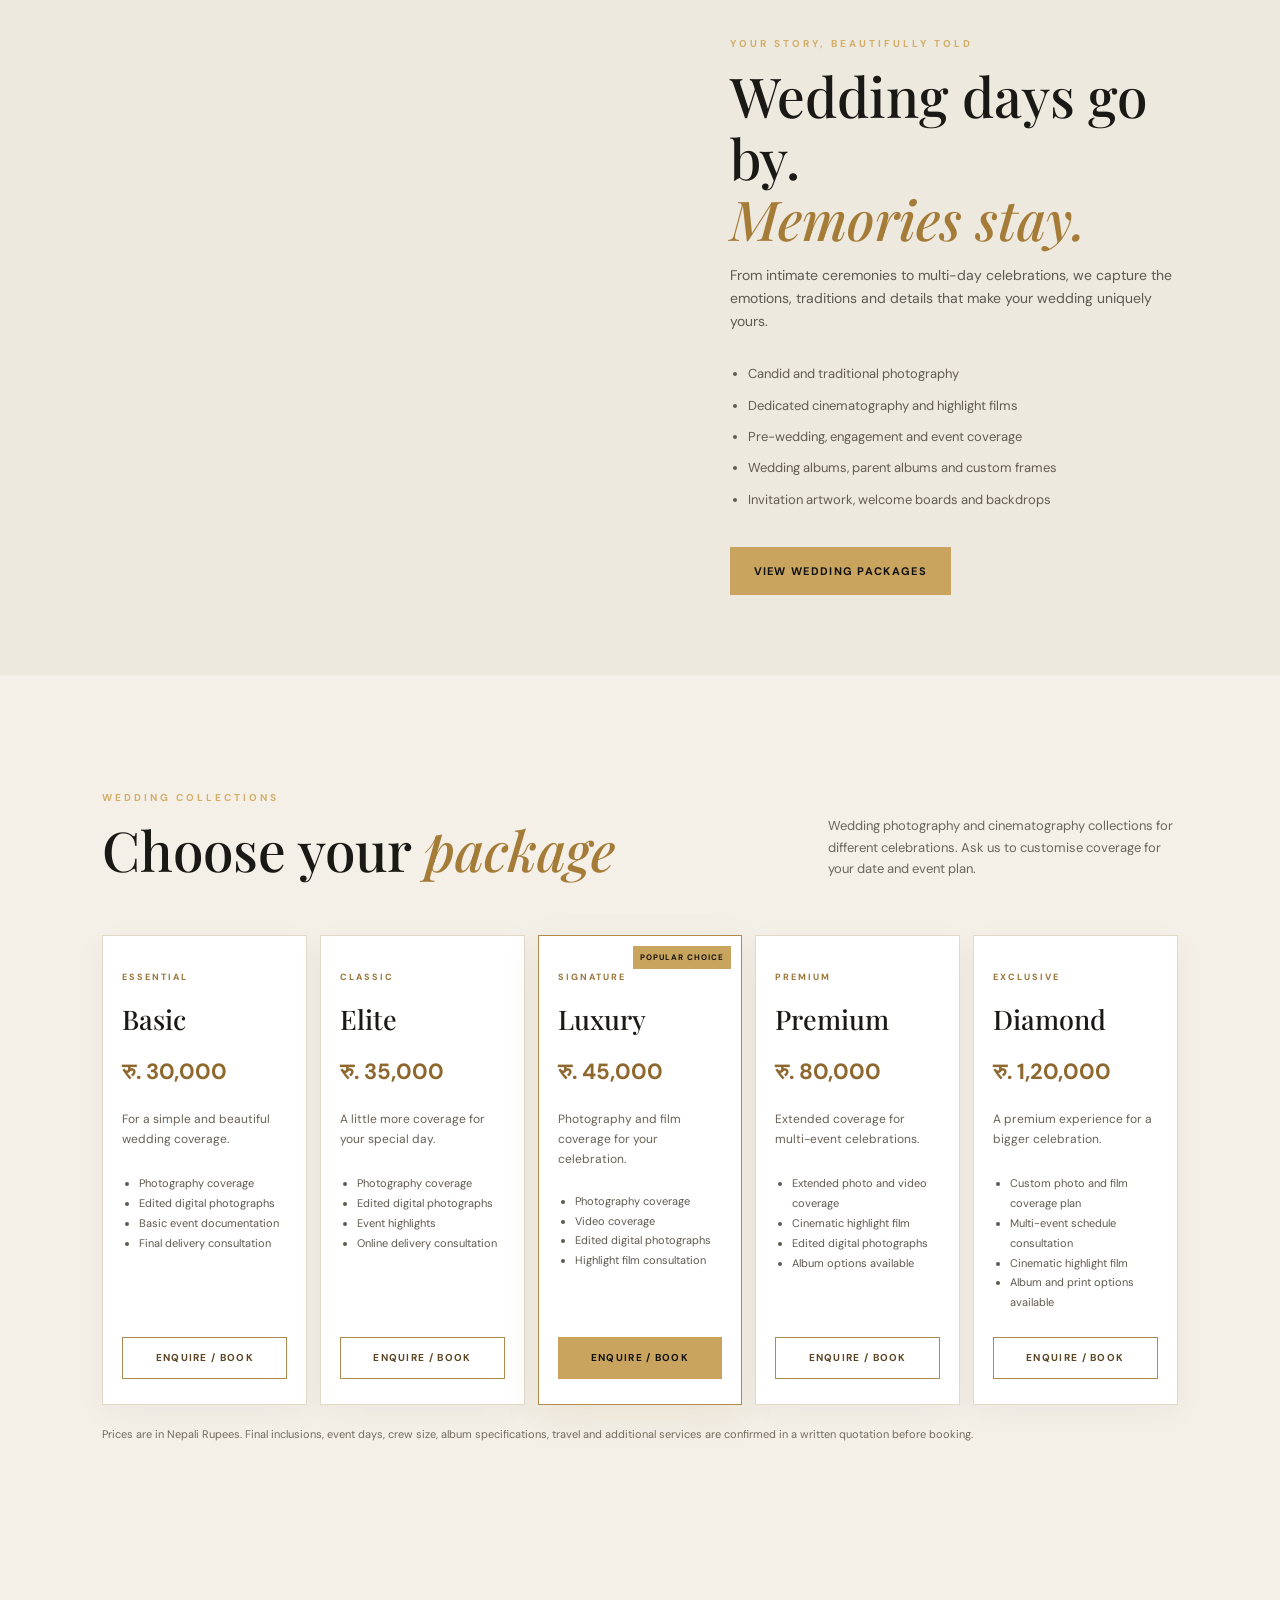
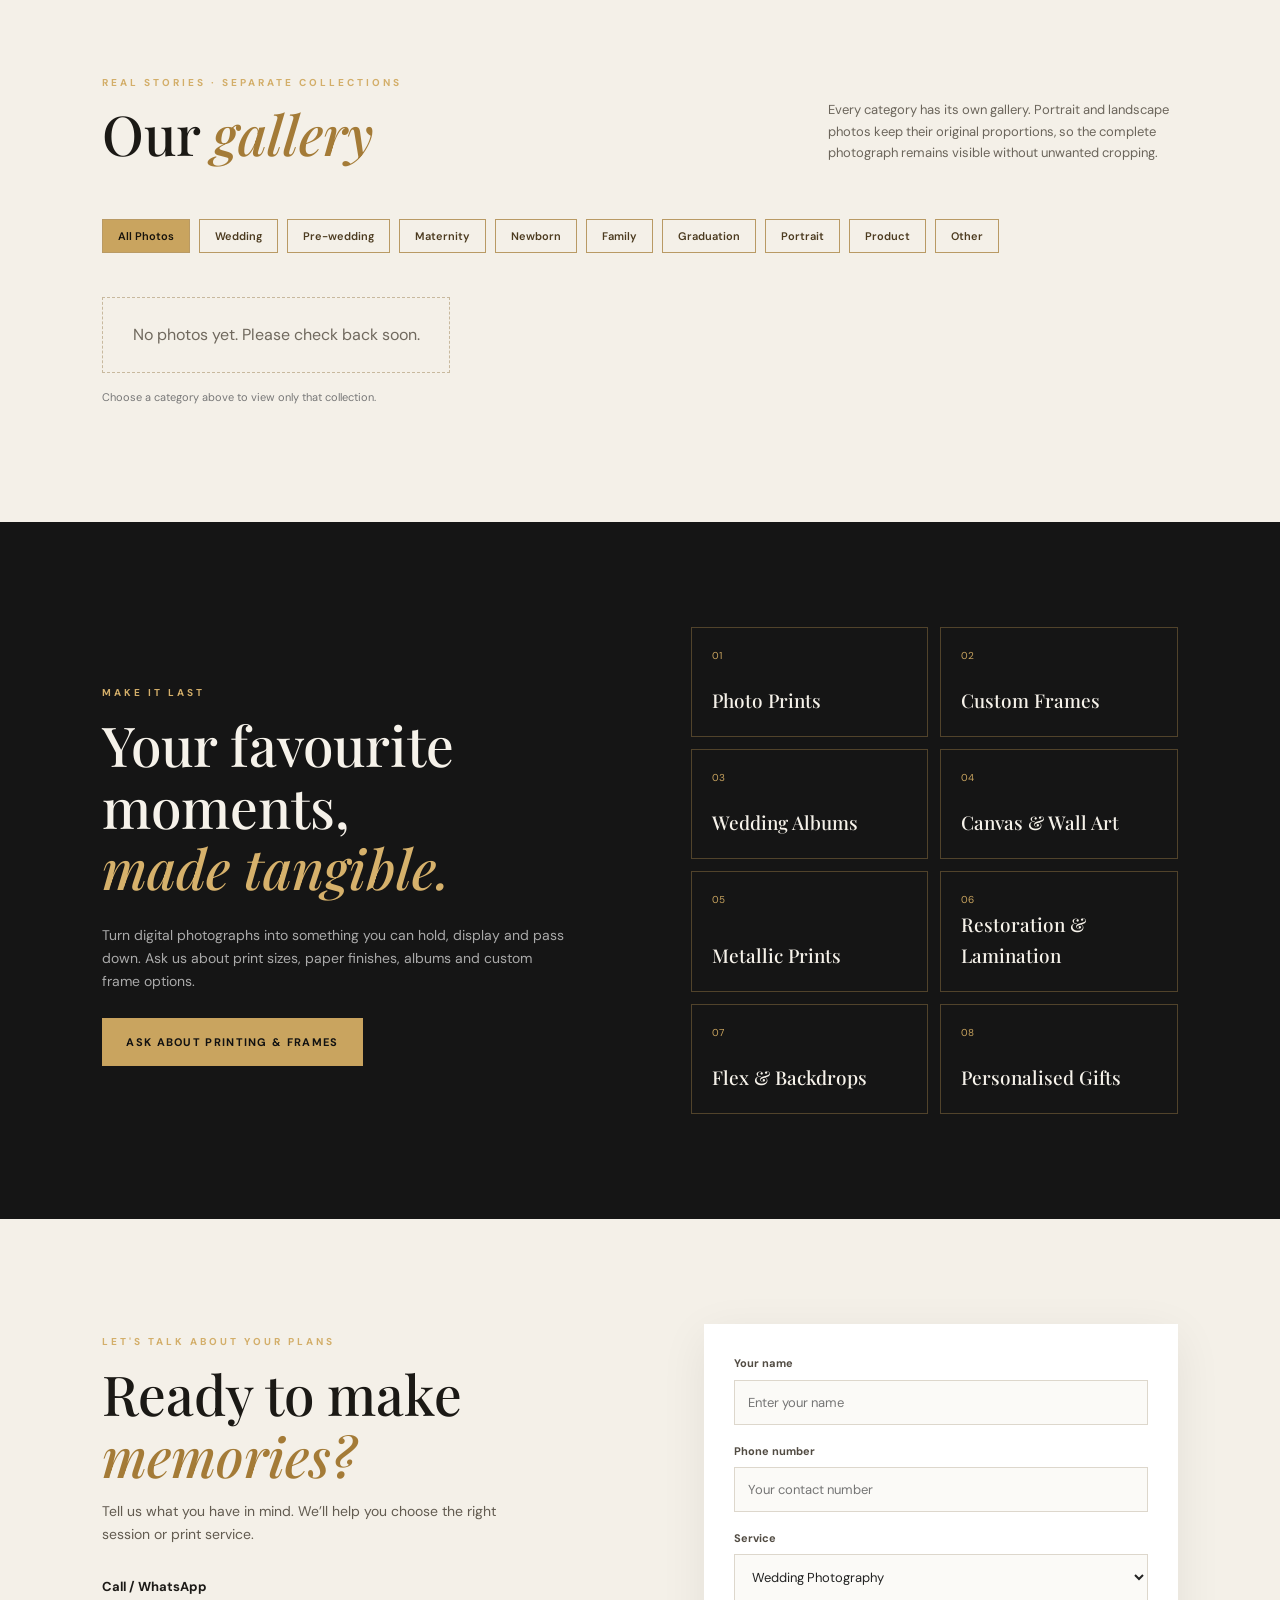
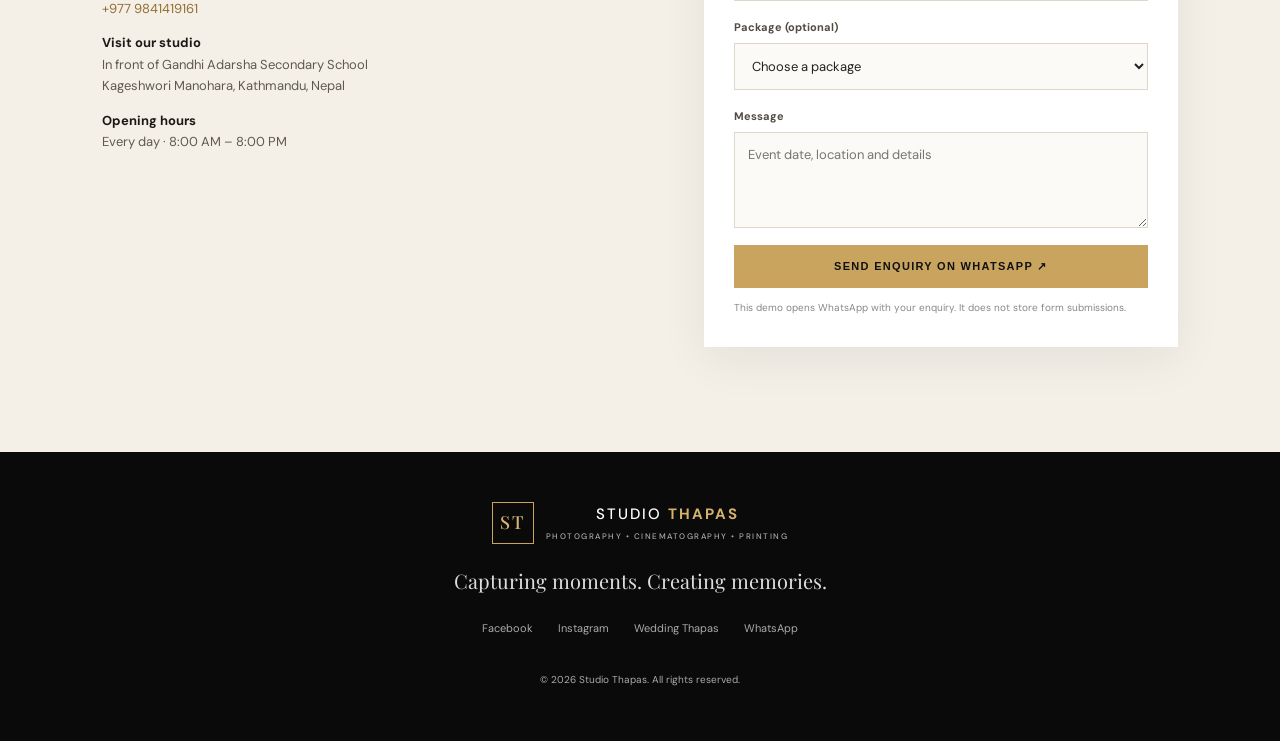
==== commit 94e1b1ac: "Add Sveltia CMS photo admin, favicon and fix gallery - Replace the browser-only photo admin with Sve" ====
--- a/index.html
+++ b/index.html
@@ -3,13 +3,13 @@
 <head>
   <meta charset="UTF-8"><meta name="viewport" content="width=device-width, initial-scale=1.0">
   <meta name="description" content="Studio Thapas in Kathmandu: wedding photography and films, portraits, newborn, maternity, graduation, photo printing, custom frames and creative services.">
-  <meta name="theme-color" content="#101010"><title>Studio Thapas | Photography, Films & Printing</title>
+  <meta name="theme-color" content="#101010"><link rel="icon" href="/favicon.ico" sizes="48x48"><link rel="icon" href="/favicon.svg" type="image/svg+xml"><link rel="apple-touch-icon" href="/apple-touch-icon.png"><title>Studio Thapas | Photography, Films & Printing</title>
   <link rel="preconnect" href="https://fonts.googleapis.com"><link rel="preconnect" href="https://fonts.gstatic.com" crossorigin>
   <link href="https://fonts.googleapis.com/css2?family=DM+Sans:wght@400;500;600;700&family=Playfair+Display:wght@500;600;700&display=swap" rel="stylesheet"><link rel="stylesheet" href="style.css">
 </head>
 <body>
 <header class="site-header"><a class="brand" href="#home"><span class="brand-mark">ST</span><span>STUDIO <b>THAPAS</b><small>PHOTOGRAPHY • CINEMATOGRAPHY • PRINTING</small></span></a><button class="menu-toggle" aria-label="Open menu" onclick="document.querySelector('.nav').classList.toggle('open')">☰</button>
-<nav class="nav"><a href="#home">Home</a><a href="#services">Services</a><a href="#weddings">Wedding</a><a href="#packages">Packages</a><a href="#gallery">Gallery</a><a href="#printing">Printing</a><a href="#contact">Contact</a><a class="admin-link" href="admin.html">Photo Admin</a></nav></header>
+<nav class="nav"><a href="#home">Home</a><a href="#services">Services</a><a href="#weddings">Wedding</a><a href="#packages">Packages</a><a href="#gallery">Gallery</a><a href="#printing">Printing</a><a href="#contact">Contact</a></nav></header>
 <main>
 <section class="hero" id="home"><div class="hero-shade"></div><div class="hero-content"><p class="eyebrow">KAGESHWORI MANOHARA · KATHMANDU, NEPAL</p><h1>Every moment<br><em>deserves to be remembered.</em></h1><p class="hero-copy">Beautiful photography, cinematic films and premium printed memories — all under one roof at Studio Thapas.</p><div class="hero-actions"><a class="btn gold" href="#contact">Book a Session</a><a class="btn outline" href="#gallery">Explore Our Work</a></div></div><div class="hero-note">WEDDINGS · PORTRAITS · FILMS · PRINTS</div></section>
 <section class="trust-strip"><span>WEDDING & EVENTS</span><i>✦</i><span>STUDIO PORTRAITS</span><i>✦</i><span>PHOTO PRINTS & FRAMES</span><i>✦</i><span>VIDEO PRODUCTION</span><i>✦</i><span>CUSTOM CREATIONS</span></section>
@@ -20,7 +20,7 @@
 <article class="service-card"><img src="https://images.unsplash.com/photo-1529636798458-92182e662485?auto=format&fit=crop&w=900&q=85" alt="Wedding film production"><div><small>02 / FILM & VIDEO</small><h3>Cinematography & Video Production</h3><p>Wedding highlight films, full event videos, music videos, commercials, corporate films and social reels.</p></div></article>
 <article class="service-card"><img src="https://images.unsplash.com/photo-1519689680058-324335c77eba?auto=format&fit=crop&w=900&q=85" alt="Newborn photography"><div><small>03 / LITTLE MIRACLES</small><h3>Newborn, Baby & Maternity</h3><p>Newborn portraits, baby milestones, kids sessions and elegant maternity photography.</p></div></article>
 <article class="service-card"><img src="https://images.unsplash.com/photo-1511895426328-dc8714191300?auto=format&fit=crop&w=900&q=85" alt="Family photography"><div><small>04 / TOGETHER</small><h3>Family, Couple & Portraits</h3><p>Family sessions, couple portraits, professional headshots, modeling portfolios and studio portraits.</p></div></article>
-<article class="service-card"><img src="https://images.unsplash.com/photo-1523050854058-8df90110c9f1?auto=format&fit=crop&w=900&q=85" alt="Graduation photography"><div><small>05 / ACHIEVEMENT</small><h3>Graduation & Institutional</h3><p>Graduation portraits, group photos, Montessori graduation, school events and graduation framing packages.</p></div></article>
+<article class="service-card"><img src="https://images.unsplash.com/photo-1627556704283-452301a45fd0?auto=format&fit=crop&w=900&q=85" alt="Graduates in gowns holding up their caps"><div><small>05 / ACHIEVEMENT</small><h3>Graduation & Institutional</h3><p>Graduation portraits, group photos, Montessori graduation, school events and graduation framing packages.</p></div></article>
 <article class="service-card"><img src="https://images.unsplash.com/photo-1542291026-7eec264c27ff?auto=format&fit=crop&w=900&q=85" alt="Product photography"><div><small>06 / FOR BUSINESS</small><h3>Product & Corporate Photography</h3><p>Product catalogues, business portraits, corporate events, branding visuals and commercial campaigns.</p></div></article>
 <article class="service-card"><img src="https://images.unsplash.com/photo-1542038784456-1ea8e935640e?auto=format&fit=crop&w=900&q=85" alt="Photo printing"><div><small>07 / PRINTED MEMORIES</small><h3>Photo Printing & Custom Frames</h3><p>Photo lab prints, albums, canvas, metallic prints, custom frames, wall galleries and lamination.</p></div></article>
 <article class="service-card"><img src="https://images.unsplash.com/photo-1516035069371-29a1b244cc32?auto=format&fit=crop&w=900&q=85" alt="Creative studio equipment"><div><small>08 / DESIGN & FINISHING</small><h3>Design, Editing & Restoration</h3><p>Photo enhancement, restoration, colour correction, graphic design, invitation artwork and post-production.</p></div></article>
@@ -35,7 +35,7 @@
 <article class="package-card"><p class="package-label">PREMIUM</p><h3>Premium</h3><div class="price">रु. 80,000</div><p>Extended coverage for multi-event celebrations.</p><ul><li>Extended photo and video coverage</li><li>Cinematic highlight film</li><li>Edited digital photographs</li><li>Album options available</li></ul><a class="btn outline package-cta" href="#contact" data-package="Premium">Enquire / Book</a></article>
 <article class="package-card"><p class="package-label">EXCLUSIVE</p><h3>Diamond</h3><div class="price">रु. 1,20,000</div><p>A premium experience for a bigger celebration.</p><ul><li>Custom photo and film coverage plan</li><li>Multi-event schedule consultation</li><li>Cinematic highlight film</li><li>Album and print options available</li></ul><a class="btn outline package-cta" href="#contact" data-package="Diamond">Enquire / Book</a></article>
 </div><p class="package-note">Prices are in Nepali Rupees. Final inclusions, event days, crew size, album specifications, travel and additional services are confirmed in a written quotation before booking.</p></section>
-<section class="section gallery-section" id="gallery"><div class="section-heading"><div><p class="eyebrow">REAL STORIES · SEPARATE COLLECTIONS</p><h2>Our <em>gallery</em></h2></div><p>Every category has its own gallery. Portrait and landscape photos keep their original proportions, so the complete photograph remains visible without unwanted cropping.</p></div><div class="gallery-filters" id="galleryFilters" role="group" aria-label="Filter gallery by category"><button class="gallery-filter active" data-filter="All">All Photos</button><button class="gallery-filter" data-filter="Wedding">Wedding</button><button class="gallery-filter" data-filter="Pre-wedding">Pre-wedding</button><button class="gallery-filter" data-filter="Maternity">Maternity</button><button class="gallery-filter" data-filter="Newborn">Newborn</button><button class="gallery-filter" data-filter="Family">Family</button><button class="gallery-filter" data-filter="Graduation">Graduation</button><button class="gallery-filter" data-filter="Portrait">Portrait</button><button class="gallery-filter" data-filter="Product">Product</button><button class="gallery-filter" data-filter="Other">Other</button></div><div class="gallery-grid" id="galleryGrid" aria-live="polite"><p class="gallery-empty">Add your photos using Photo Admin to display them here.</p></div><p class="local-note" id="localPhotoNote">Choose a category above to view only that collection.</p></section>
+<section class="section gallery-section" id="gallery"><div class="section-heading"><div><p class="eyebrow">REAL STORIES · SEPARATE COLLECTIONS</p><h2>Our <em>gallery</em></h2></div><p>Every category has its own gallery. Portrait and landscape photos keep their original proportions, so the complete photograph remains visible without unwanted cropping.</p></div><div class="gallery-filters" id="galleryFilters" role="group" aria-label="Filter gallery by category"><button class="gallery-filter active" data-filter="All">All Photos</button><button class="gallery-filter" data-filter="Wedding">Wedding</button><button class="gallery-filter" data-filter="Pre-wedding">Pre-wedding</button><button class="gallery-filter" data-filter="Maternity">Maternity</button><button class="gallery-filter" data-filter="Newborn">Newborn</button><button class="gallery-filter" data-filter="Family">Family</button><button class="gallery-filter" data-filter="Graduation">Graduation</button><button class="gallery-filter" data-filter="Portrait">Portrait</button><button class="gallery-filter" data-filter="Product">Product</button><button class="gallery-filter" data-filter="Other">Other</button></div><div class="gallery-grid" id="galleryGrid" aria-live="polite"><p class="gallery-empty">Loading photos…</p></div><p class="local-note" id="localPhotoNote">Choose a category above to view only that collection.</p></section>
 <section class="section dark-section print-section" id="printing"><div class="print-copy"><p class="eyebrow">MAKE IT LAST</p><h2>Your favourite moments,<br><em>made tangible.</em></h2><p>Turn digital photographs into something you can hold, display and pass down. Ask us about print sizes, paper finishes, albums and custom frame options.</p><a class="btn gold" href="#contact">Ask About Printing & Frames</a></div><div class="print-tiles"><div><span>01</span><b>Photo Prints</b></div><div><span>02</span><b>Custom Frames</b></div><div><span>03</span><b>Wedding Albums</b></div><div><span>04</span><b>Canvas & Wall Art</b></div><div><span>05</span><b>Metallic Prints</b></div><div><span>06</span><b>Restoration & Lamination</b></div><div><span>07</span><b>Flex & Backdrops</b></div><div><span>08</span><b>Personalised Gifts</b></div></div></section>
 <section class="section contact-section" id="contact"><div><p class="eyebrow">LET'S TALK ABOUT YOUR PLANS</p><h2>Ready to make<br><em>memories?</em></h2><p>Tell us what you have in mind. We’ll help you choose the right session or print service.</p><div class="contact-details"><p><b>Call / WhatsApp</b><br><a href="https://wa.me/9779841419161">+977 9841419161</a></p><p><b>Visit our studio</b><br>In front of Gandhi Adarsha Secondary School<br>Kageshwori Manohara, Kathmandu, Nepal</p><p><b>Opening hours</b><br>Every day · 8:00 AM – 8:00 PM</p></div></div>
 <form id="bookingForm"><label>Your name<input name="name" required placeholder="Enter your name"></label><label>Phone number<input name="phone" required placeholder="Your contact number"></label><label>Service<select name="service"><option>Wedding Photography</option><option>Wedding Cinematography</option><option>Pre-wedding / Engagement</option><option>Graduation Photography</option><option>Newborn / Maternity</option><option>Family / Portrait</option><option>Product / Corporate</option><option>Photo Printing / Frames</option><option>Video Production</option><option>Other</option></select></label><label>Package (optional)<select name="package"><option value="">Choose a package</option><option>Basic - Rs. 30,000</option><option>Elite - Rs. 35,000</option><option>Luxury - Rs. 45,000</option><option>Premium - Rs. 80,000</option><option>Diamond - Rs. 1,20,000</option></select></label><label>Message<textarea name="message" rows="4" placeholder="Event date, location and details"></textarea></label><button class="btn gold full" type="submit">Send Enquiry on WhatsApp ↗</button><small class="form-note">This demo opens WhatsApp with your enquiry. It does not store form submissions.</small></form></section>
--- a/style.css
+++ b/style.css
@@ -1,10 +1,8 @@
 *{box-sizing:border-box}html{scroll-behavior:smooth}body{margin:0;background:#101010;color:#f6f2ea;font-family:"DM Sans",sans-serif;line-height:1.65}a{color:inherit;text-decoration:none}.site-header{height:84px;padding:0 6vw;display:flex;align-items:center;justify-content:space-between;background:#0c0c0c;position:sticky;top:0;z-index:10;border-bottom:1px solid #29251e}.brand{display:flex;align-items:center;gap:12px;font-size:15px;letter-spacing:2px;font-weight:500}.brand b{color:#d5b16b}.brand small{display:block;font-size:8px;letter-spacing:1.5px;color:#aaa;margin-top:3px}.brand-mark{width:42px;height:42px;border:1px solid #c9a45e;color:#d7b66f;display:grid;place-items:center;font-family:"Playfair Display";font-size:18px}.nav{display:flex;align-items:center;gap:26px;font-size:12px;text-transform:uppercase;letter-spacing:1px}.nav a{color:#ddd;transition:.2s}.nav a:hover,.text-link:hover{color:#d5b16b}.lang-btn{background:transparent;border:1px solid #8e7448;color:#d5b16b;padding:8px 12px;cursor:pointer}.menu-toggle{display:none;background:none;color:#fff;border:0;font-size:25px}.hero{min-height:650px;height:calc(90vh - 84px);max-height:850px;position:relative;display:flex;align-items:center;padding:8vw;background:url("https://images.unsplash.com/photo-1519741497674-611481863552?auto=format&fit=crop&w=2000&q=90") center 42%/cover}.hero-shade{position:absolute;inset:0;background:linear-gradient(90deg,rgba(7,7,7,.88),rgba(7,7,7,.47) 55%,rgba(7,7,7,.08))}.hero-content{position:relative;max-width:720px}.eyebrow{color:#d3ae69;font-size:10px;letter-spacing:3px;font-weight:700}.hero h1,h2{font-family:"Playfair Display",serif;font-weight:500;line-height:1.12}.hero h1{font-size:clamp(43px,6vw,78px);margin:20px 0}.hero h1 em,h2 em{color:#d6b16b;font-weight:500}.hero-copy{font-size:16px;color:#e2ded6;max-width:480px}.hero-actions{display:flex;gap:14px;margin-top:32px}.btn{display:inline-block;padding:14px 23px;font-size:11px;font-weight:700;letter-spacing:1.3px;text-transform:uppercase;border:1px solid #c8a25e;cursor:pointer}.gold{background:#c9a45f;color:#111}.gold:hover{background:#e1c17e}.outline{color:#fff;background:transparent;border-color:#ddd}.hero-note{position:absolute;right:6vw;bottom:35px;font-size:9px;letter-spacing:2px;color:#eee}.trust-strip{display:flex;justify-content:center;align-items:center;gap:35px;padding:19px 10px;background:#c9a45f;color:#16130e;font-size:9px;font-weight:700;letter-spacing:2px;flex-wrap:wrap}.trust-strip i{font-style:normal}.section{padding:105px 8vw}.intro{display:grid;grid-template-columns:1fr 1fr;gap:9vw;background:#f4f0e8;color:#1c1a17}.intro h2,.section h2,.wedding-copy h2{font-size:clamp(36px,4.3vw,58px);margin:12px 0}.intro h2 em{color:#a47b37}.intro-copy{align-self:end;color:#5d5850;font-size:14px}.text-link{display:inline-block;color:#8c682e;font-size:10px;font-weight:700;letter-spacing:1.5px;margin-top:18px}.dark-section{background:#151515}.section-heading{display:flex;justify-content:space-between;align-items:end;gap:35px;margin-bottom:42px}.section-heading>p{max-width:350px;color:#aaa;font-size:13px}.service-grid{display:grid;grid-template-columns:repeat(3,1fr);gap:18px}.service-card{background:#202020;border:1px solid #302b23;overflow:hidden}.service-card img{width:100%;height:220px;object-fit:cover;display:block;filter:saturate(.83)}.service-card div{padding:22px}.service-card small{color:#c9a45f;font-size:9px;letter-spacing:2px}.service-card h3{font-family:"Playfair Display";font-size:23px;font-weight:500;margin:8px 0}.service-card p{color:#aaa;font-size:12px;margin:0}.wedding-feature{display:grid;grid-template-columns:1fr 1fr;background:#eee9df;color:#1b1915}.wedding-image{min-height:620px;background:url("https://images.unsplash.com/photo-1537633552985-df8429e8048b?auto=format&fit=crop&w=1200&q=90") center/cover}.wedding-copy{padding:90px 8vw 80px 7vw;align-self:center}.wedding-copy h2 em{color:#a47b37}.wedding-copy>p:not(.eyebrow){color:#5d5850;font-size:14px}.wedding-copy ul{padding-left:18px;color:#625b50;font-size:13px;margin:25px 0 32px}.wedding-copy li{padding:5px 0}.gallery-section{background:#f4f0e8;color:#1b1915}.gallery-section .section-heading>p{color:#6b655b}.gallery-section h2 em{color:#a47b37}.gallery-filters{display:flex;flex-wrap:wrap;gap:9px;margin:0 0 28px}.gallery-filter{border:1px solid #b99a64;background:transparent;color:#4c3b20;padding:9px 15px;font:600 11px "DM Sans",sans-serif;cursor:pointer;transition:.2s}.gallery-filter:hover,.gallery-filter.active{background:#c9a45f;color:#17130c}.gallery-grid{columns:3 250px;column-gap:16px;display:block}.gallery-item{display:inline-block;width:100%;break-inside:avoid;margin:0 0 16px;background:#fff;border:1px solid #e4dccf;padding:8px;vertical-align:top}.gallery-item img{display:block;width:100%;height:auto;max-height:none;object-fit:contain;background:#eee9df}.gallery-caption{padding:9px 5px 3px;display:flex;justify-content:space-between;gap:10px;align-items:center;color:#4d4539;font-size:11px}.gallery-caption small{color:#98743c;text-transform:uppercase;letter-spacing:1px;font-size:9px}.gallery-empty{color:#70695e;padding:24px;border:1px dashed #c8b99e;text-align:center;break-inside:avoid}.gallery-item[hidden]{display:none}.print-section{display:grid;grid-template-columns:1fr 1fr;gap:8vw;align-items:center}.print-copy p:not(.eyebrow){color:#aaa;font-size:14px;max-width:470px;margin:25px 0}.print-tiles{display:grid;grid-template-columns:1fr 1fr;gap:12px}.print-tiles div{min-height:110px;border:1px solid #51432b;padding:20px;display:flex;flex-direction:column;justify-content:space-between}.print-tiles span{color:#c9a45f;font-size:10px}.print-tiles b{font-family:"Playfair Display";font-size:19px;font-weight:500}.contact-section{background:#f4f0e8;color:#1b1915;display:grid;grid-template-columns:1fr 1fr;gap:10vw}.contact-section h2 em{color:#a47b37}.contact-section>div>p:not(.eyebrow){color:#625b50;font-size:14px;max-width:430px}.contact-details{margin-top:30px;font-size:13px;color:#5f594f}.contact-details b{color:#1c1a17}.contact-details a{color:#936e32}.contact-section form{background:#fff;padding:30px;box-shadow:0 12px 45px #17120b12}.contact-section label{display:block;font-size:11px;font-weight:700;margin-bottom:17px;color:#514b42}.contact-section input,.contact-section select,.contact-section textarea{display:block;width:100%;margin-top:7px;padding:13px;border:1px solid #ddd7cc;background:#fbfaf7;font:13px "DM Sans";color:#222}.full{width:100%}.form-note{display:block;color:#888;font-size:10px;margin-top:12px}footer{padding:50px 8vw;background:#0a0a0a;text-align:center;color:#aaa}footer .brand{justify-content:center;color:#fff}footer p{font-family:"Playfair Display";font-size:20px;color:#ddd}.footer-links{display:flex;justify-content:center;gap:25px;font-size:11px;margin:22px 0 28px}.footer-links a:hover{color:#d5b16b}footer>small{font-size:10px}
 @media(max-width:950px){.nav{gap:13px;font-size:10px}.site-header{padding:0 4vw}.service-grid{grid-template-columns:repeat(2,1fr)}.section{padding:75px 6vw}.wedding-copy{padding:65px 6vw}.contact-section{gap:5vw}}
-@media(max-width:700px){.site-header{height:72px}.menu-toggle{display:block}.nav{display:none;position:absolute;top:72px;left:0;right:0;background:#101010;padding:20px 6vw 25px;flex-direction:column;align-items:flex-start;border-bottom:1px solid #413722}.nav.open{display:flex}.hero{height:650px;min-height:0;padding:9vw 7vw;background-position:58% center}.hero h1{font-size:48px}.hero-note{display:none}.trust-strip{gap:12px;font-size:8px}.intro,.print-section,.contact-section{grid-template-columns:1fr;gap:30px}.section-heading{display:block}.section-heading>p{margin-top:15px}.service-grid{grid-template-columns:1fr}.service-card img{height:240px}.wedding-feature{grid-template-columns:1fr}.wedding-image{min-height:370px}.wedding-copy{padding:60px 7vw}.gallery-grid{columns:2 145px;column-gap:10px}.gallery-item{margin-bottom:10px;padding:6px}.print-tiles{gap:9px}.print-tiles div{min-height:95px;padding:14px}.contact-section form{padding:22px}.footer-links{flex-wrap:wrap;gap:15px}}
-/* Studio Thapas v2 additions */
-.admin-link{color:#d5b16b!important;border:1px solid #80663b;padding:7px 10px}.service-extra{margin-top:28px;padding:22px;border:1px solid #51432b;color:#c8c0b2;font-size:13px}.packages-section{background:#f4f0e8;color:#1b1915}.packages-section .section-heading>p{color:#6b655b}.packages-section h2 em{color:#a47b37}.package-grid{display:grid;grid-template-columns:repeat(5,minmax(0,1fr));gap:13px;align-items:stretch}.package-card{position:relative;background:#fff;padding:25px 19px;border:1px solid #e2d9c9;display:flex;flex-direction:column;min-height:420px;box-shadow:0 8px 28px #241a0b0b}.package-card.featured{border:1px solid #b28b48;box-shadow:0 12px 35px #9b76351c}.package-label{font-size:9px;letter-spacing:2px;color:#9a7436;font-weight:700}.package-card h3{font-family:'Playfair Display';font-size:27px;font-weight:500;margin:4px 0}.package-card .price{font-size:22px;font-weight:700;color:#8e682e;margin:8px 0}.package-card>p:not(.package-label){font-size:12px;color:#686056;min-height:42px}.package-card ul{padding-left:17px;color:#5e584f;font-size:11px;line-height:1.8;margin:10px 0 24px}.package-cta{margin-top:auto;text-align:center;font-size:10px;padding:12px 8px}.package-card .outline{color:#5b4524;border-color:#ad8a50}.popular-tag{position:absolute;right:10px;top:10px;background:#c9a45f;color:#17130c;font-size:8px;font-weight:700;padding:5px 7px;letter-spacing:1px}.package-note{font-size:11px;color:#71695d;margin-top:20px}.local-note{font-size:11px;color:#777;margin-top:15px}.admin-page{background:#111}.admin-wrap{max-width:1100px;margin:auto}.admin-wrap h1{font-family:'Playfair Display';font-size:clamp(38px,5vw,60px);font-weight:500}.admin-wrap h1 em{color:#d5b16b}.admin-warning{background:#2a2419;border:1px solid #6e5833;padding:18px;color:#e1d3b7;font-size:13px}.admin-panel{display:flex;gap:18px;align-items:end;flex-wrap:wrap;background:#1b1b1b;padding:25px;margin:28px 0}.admin-panel label{display:grid;gap:8px;font-size:12px;min-width:210px}.admin-panel input,.admin-panel select{padding:12px;background:#f6f1e8;color:#222;border:0;max-width:100%}.admin-status{width:100%;color:#d5b16b;font-size:13px}.admin-gallery{display:grid;grid-template-columns:repeat(auto-fill,minmax(180px,1fr));gap:15px}.admin-photo{background:#202020;border:1px solid #51432b;padding:10px}.admin-photo img{width:100%;height:auto;max-height:260px;object-fit:contain;background:#171717}.admin-photo div{display:grid;gap:3px;padding:8px 0}.admin-photo small{color:#c9a45f}.remove-photo{background:transparent;color:#f3c5b8;border:1px solid #815348;padding:7px 10px;cursor:pointer}.empty-admin{color:#aaa}.admin-wrap h2{margin-top:35px;font-family:'Playfair Display';font-weight:500}
+@media(max-width:700px){.site-header{height:72px}.menu-toggle{display:block}.nav{display:none;position:absolute;top:72px;left:0;right:0;background:#101010;padding:20px 6vw 25px;flex-direction:column;align-items:flex-start;border-bottom:1px solid #413722}.nav.open{display:flex}.hero{height:650px;min-height:0;padding:9vw 7vw;background-position:58% center}.hero h1{font-size:48px}.hero-note{display:none}.trust-strip{gap:12px;font-size:8px}.intro,.print-section,.contact-section{grid-template-columns:1fr;gap:30px}.section-heading{display:block}.section-heading>p{margin-top:15px}.service-grid{grid-template-columns:1fr}.service-card img{height:240px}.wedding-feature{grid-template-columns:1fr}.wedding-image{min-height:370px}.wedding-copy{padding:60px 7vw}.gallery-grid{columns:2 145px;column-gap:10px}.gallery-item{margin-bottom:10px;padding:6px}.print-tiles{gap:9px}.print-tiles div{min-height:95px;padding:14px}.contact-section form{padding:22px}.footer-links{flex-wrap:wrap;gap:15px}}.service-extra{margin-top:28px;padding:22px;border:1px solid #51432b;color:#c8c0b2;font-size:13px}.packages-section{background:#f4f0e8;color:#1b1915}.packages-section .section-heading>p{color:#6b655b}.packages-section h2 em{color:#a47b37}.package-grid{display:grid;grid-template-columns:repeat(5,minmax(0,1fr));gap:13px;align-items:stretch}.package-card{position:relative;background:#fff;padding:25px 19px;border:1px solid #e2d9c9;display:flex;flex-direction:column;min-height:420px;box-shadow:0 8px 28px #241a0b0b}.package-card.featured{border:1px solid #b28b48;box-shadow:0 12px 35px #9b76351c}.package-label{font-size:9px;letter-spacing:2px;color:#9a7436;font-weight:700}.package-card h3{font-family:'Playfair Display';font-size:27px;font-weight:500;margin:4px 0}.package-card .price{font-size:22px;font-weight:700;color:#8e682e;margin:8px 0}.package-card>p:not(.package-label){font-size:12px;color:#686056;min-height:42px}.package-card ul{padding-left:17px;color:#5e584f;font-size:11px;line-height:1.8;margin:10px 0 24px}.package-cta{margin-top:auto;text-align:center;font-size:10px;padding:12px 8px}.package-card .outline{color:#5b4524;border-color:#ad8a50}.popular-tag{position:absolute;right:10px;top:10px;background:#c9a45f;color:#17130c;font-size:8px;font-weight:700;padding:5px 7px;letter-spacing:1px}.package-note{font-size:11px;color:#71695d;margin-top:20px}.local-note{font-size:11px;color:#777;margin-top:15px}
 @media(max-width:1150px){.package-grid{grid-template-columns:repeat(3,1fr)}}
-@media(max-width:700px){.package-grid{grid-template-columns:1fr}.package-card{min-height:0}.admin-panel{align-items:stretch;flex-direction:column}.admin-panel label{min-width:0}.admin-link{display:inline-block}}
+@media(max-width:700px){.package-grid{grid-template-columns:1fr}.package-card{min-height:0}}
 
 /* Full-screen gallery viewer with zoom controls */
 .gallery-item img{cursor:zoom-in}
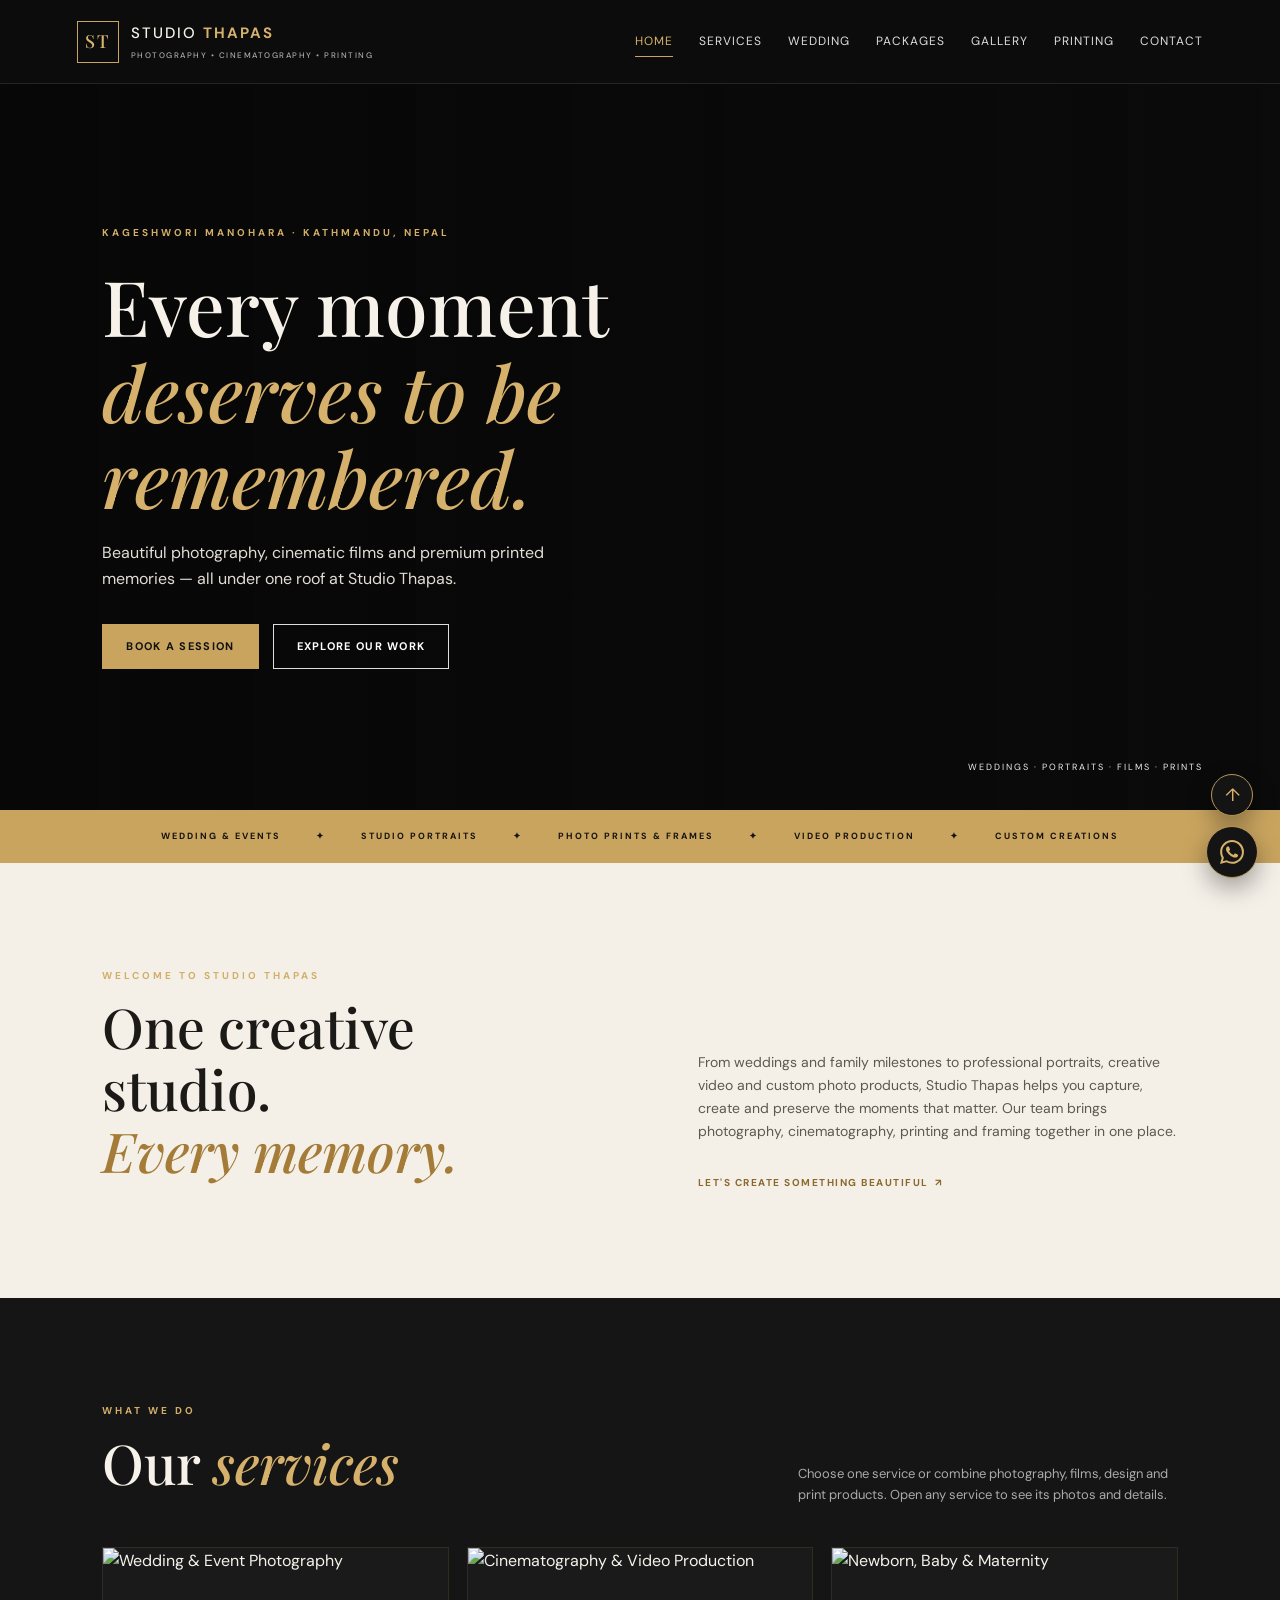
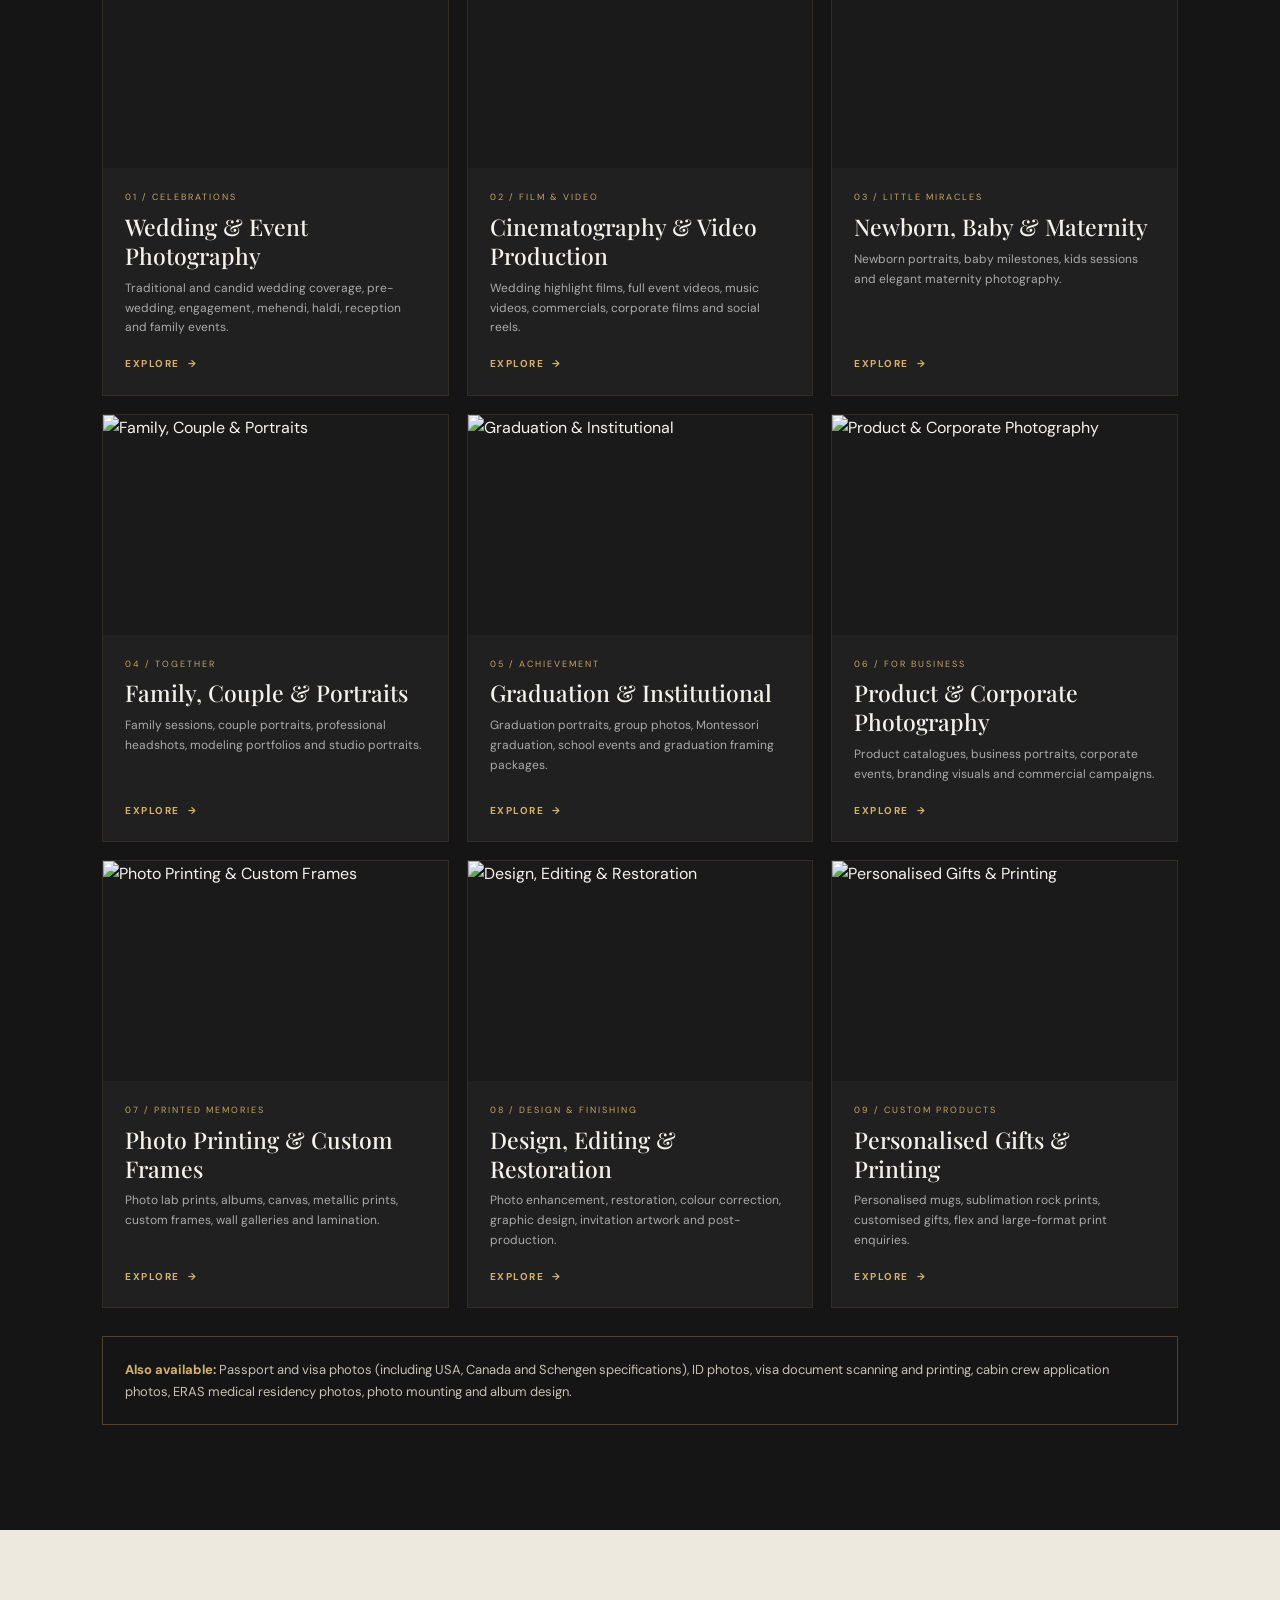
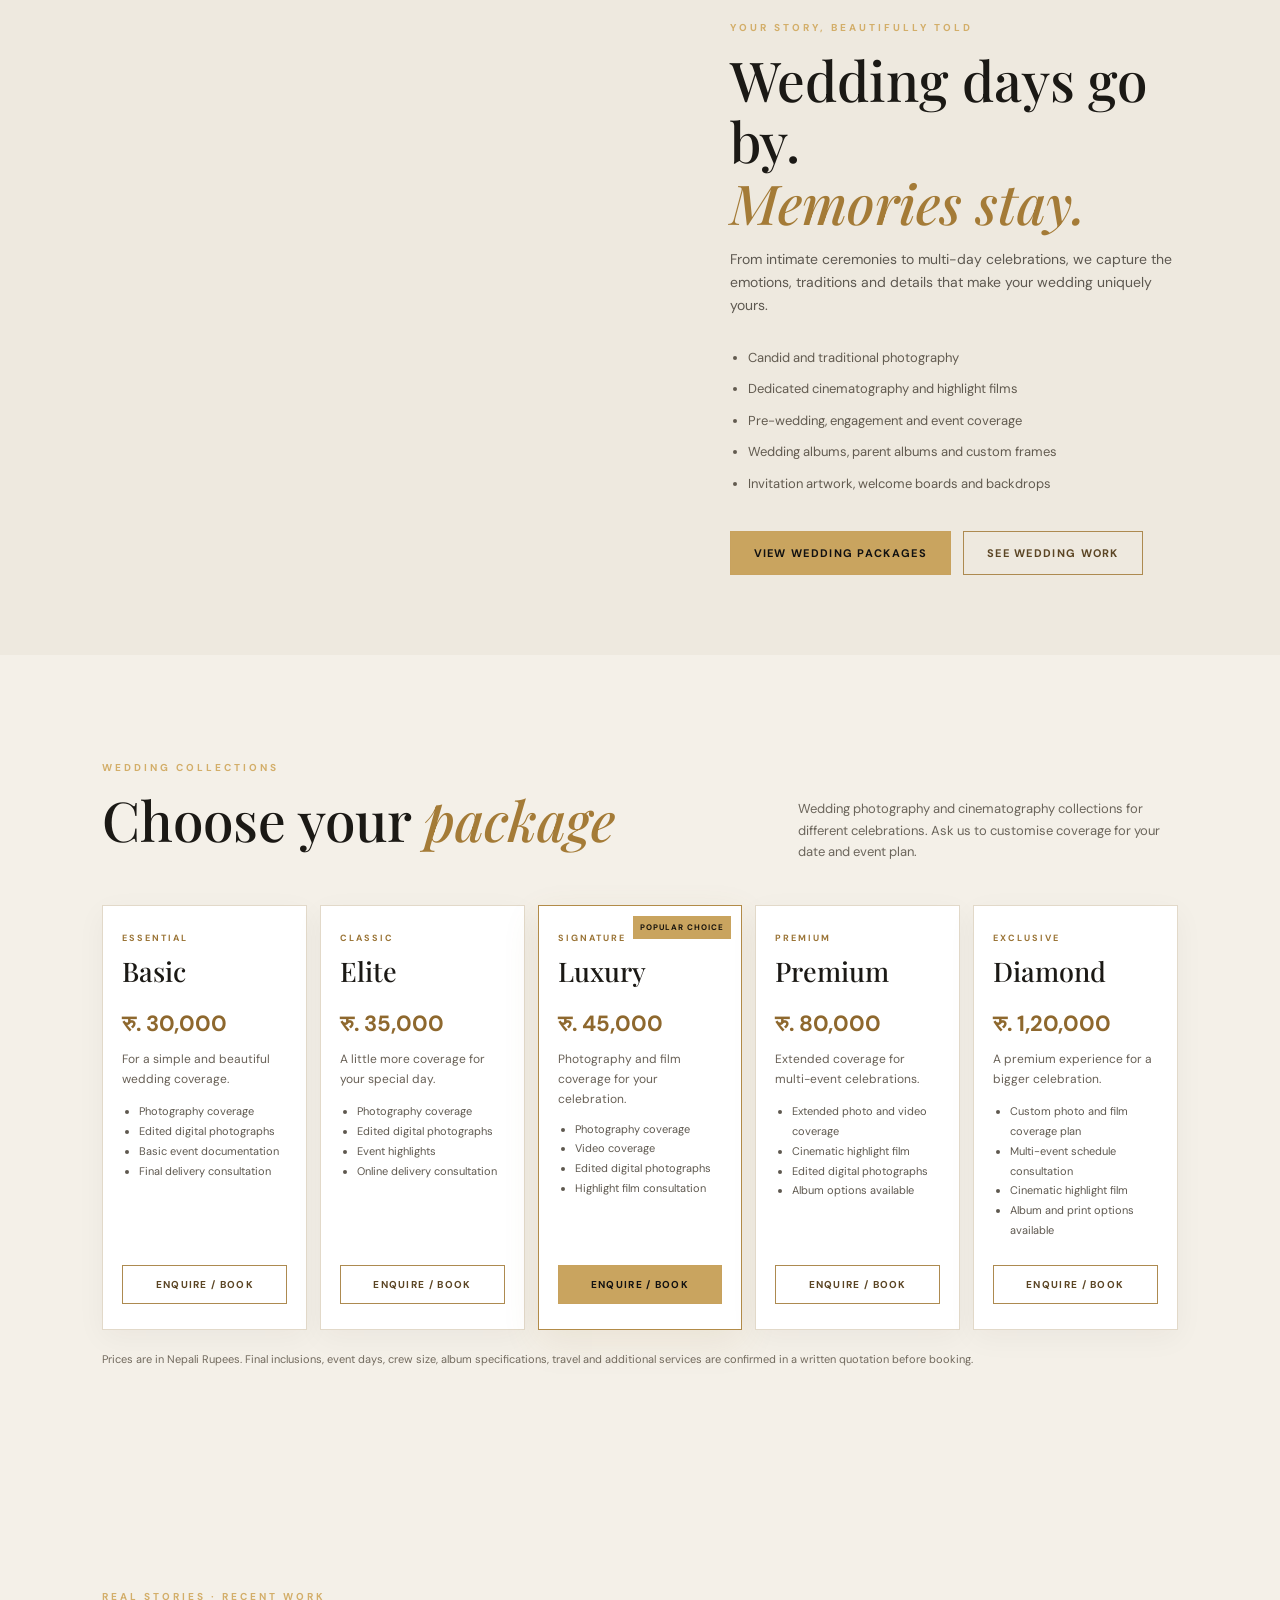
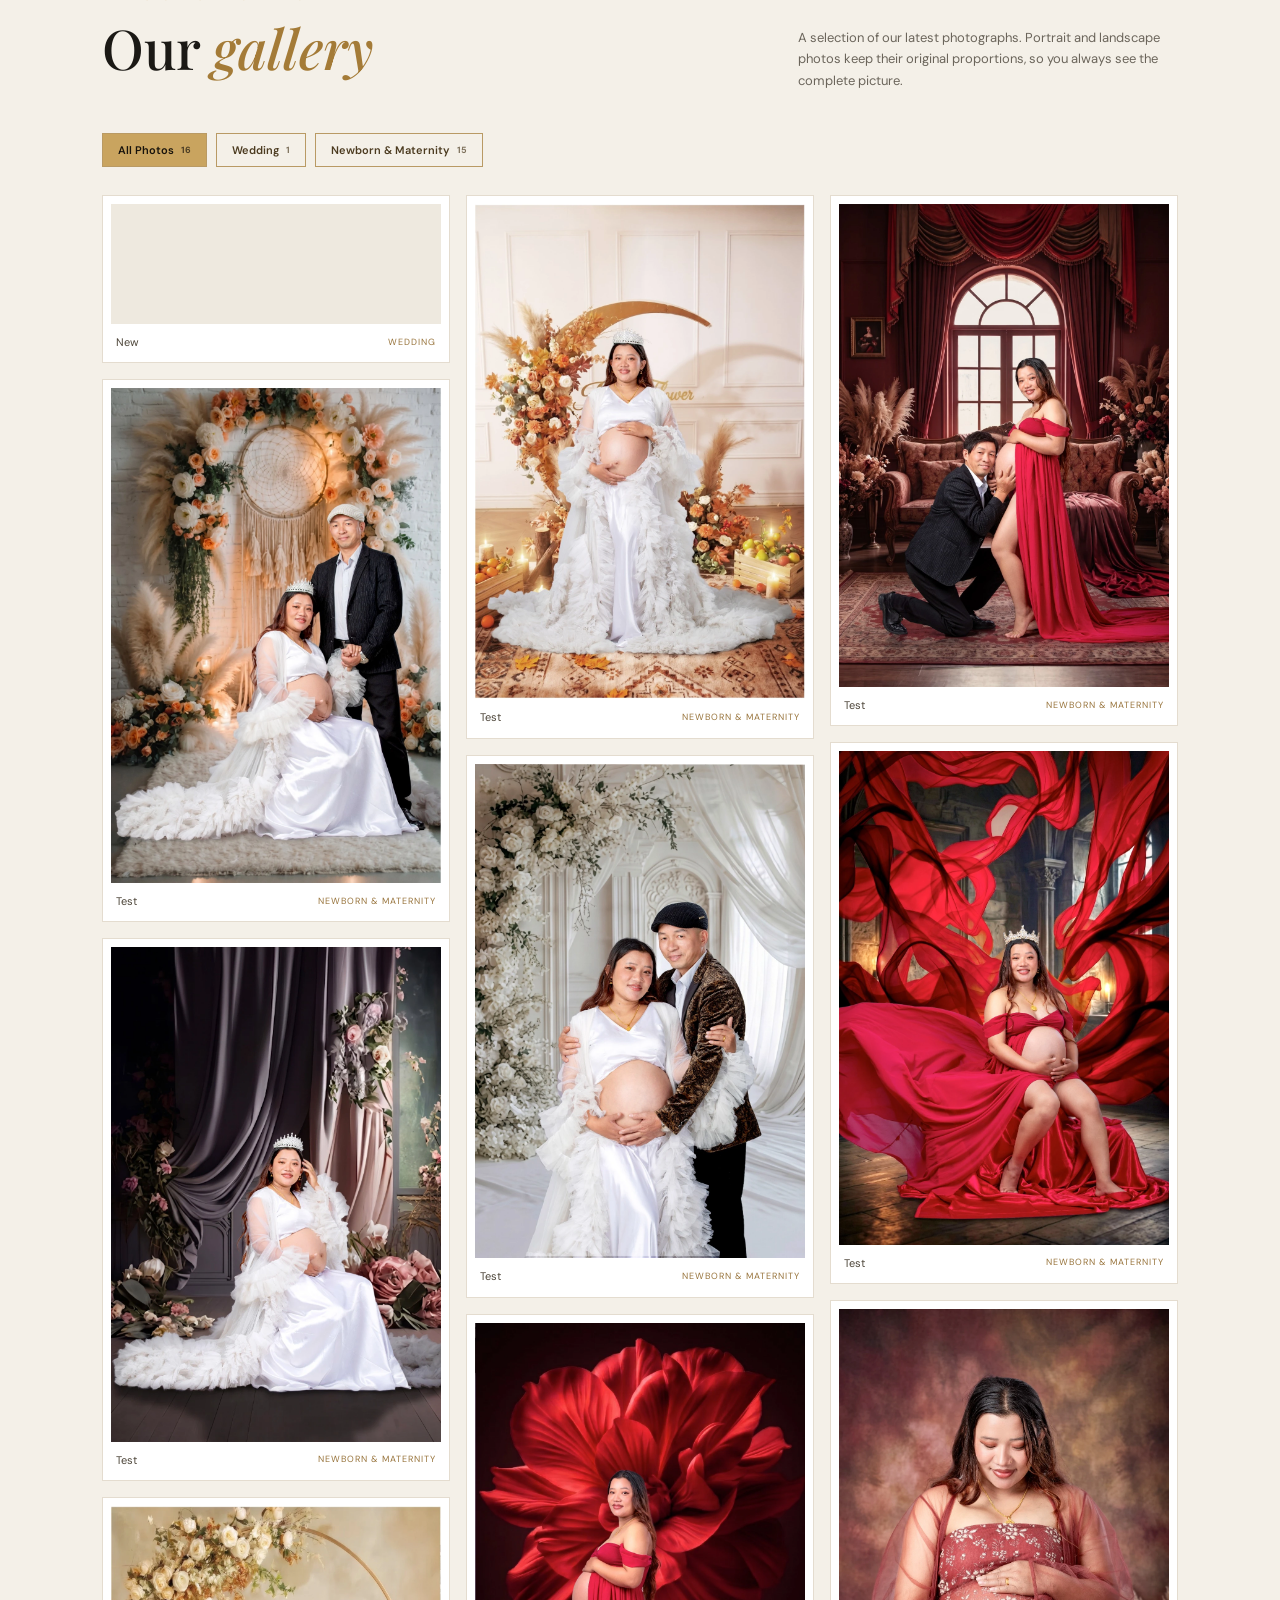
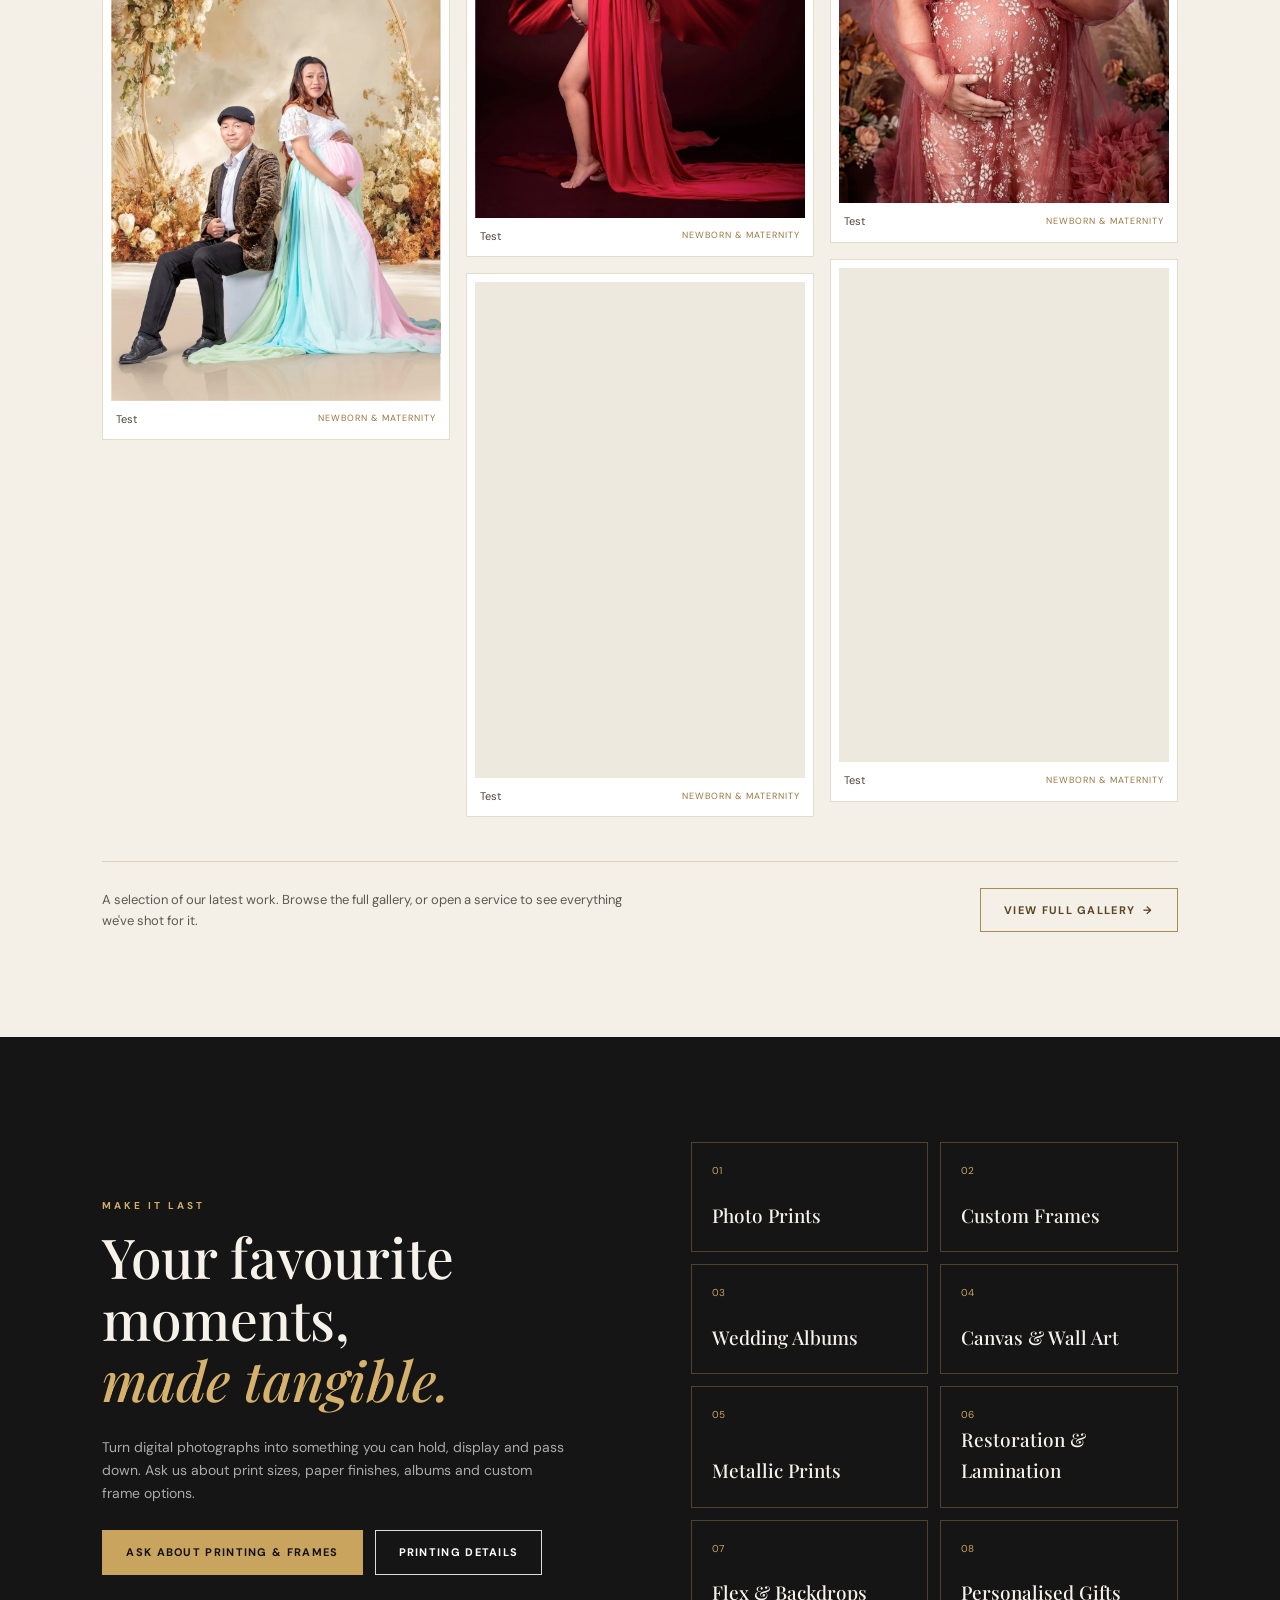
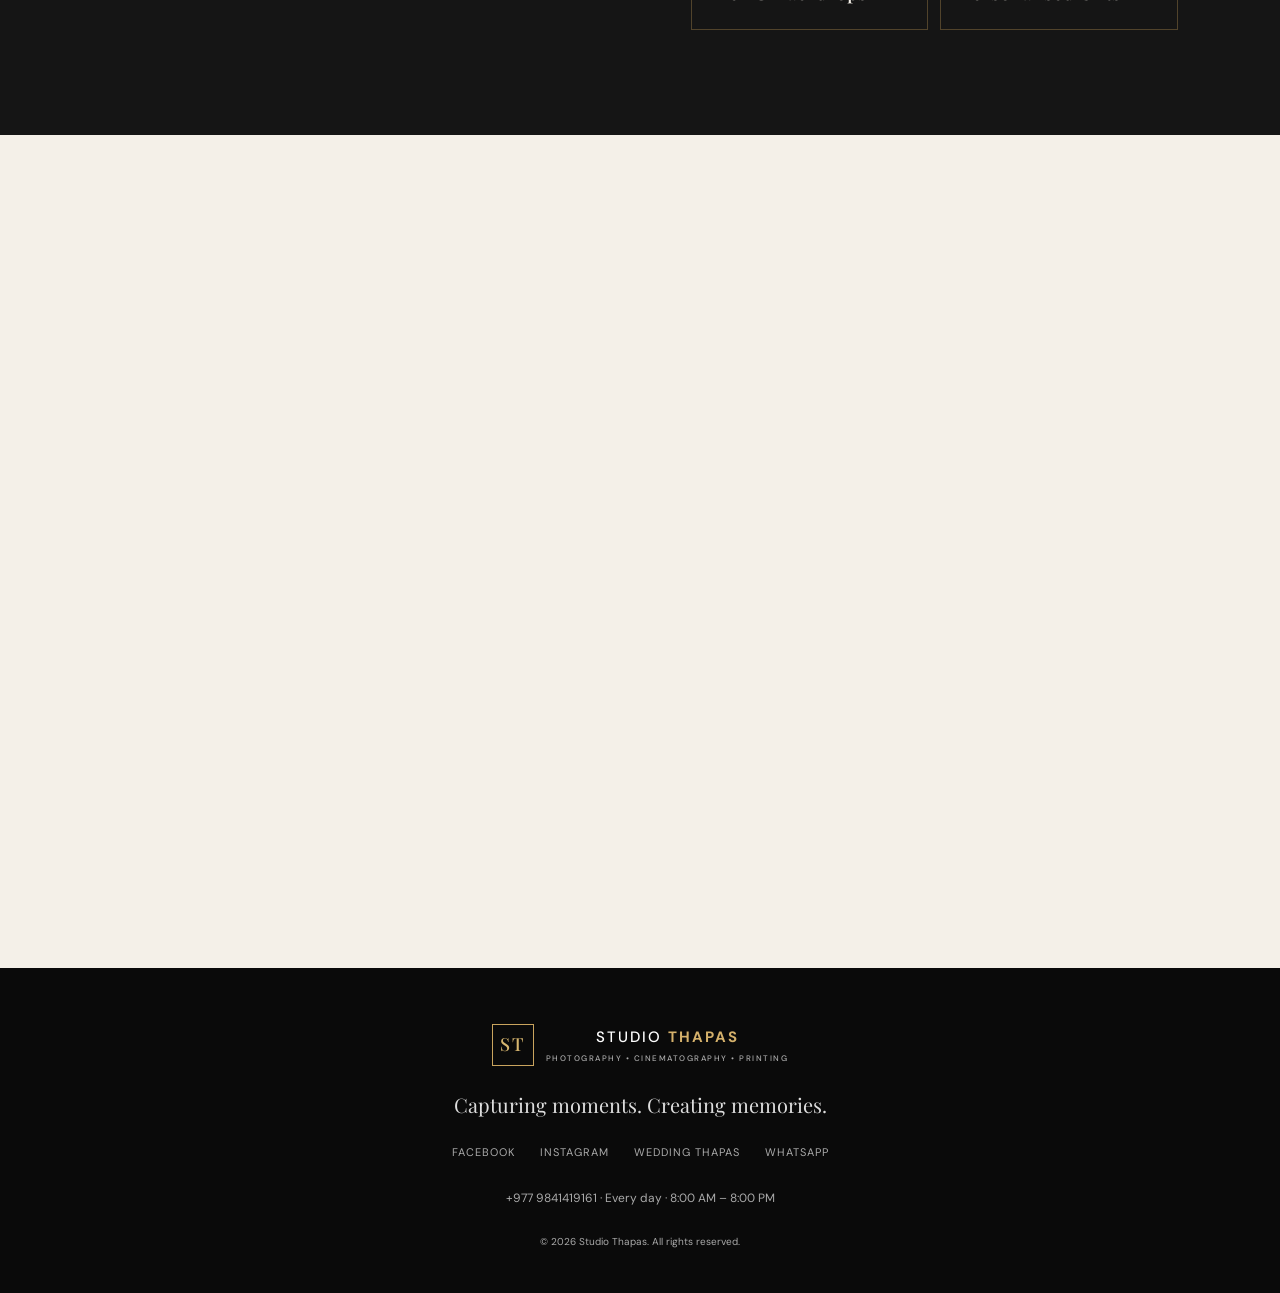
==== commit f88edd21: "Make the whole site editable in the CMS; add service and gallery pages - Content moved to content/*." ====
--- a/index.html
+++ b/index.html
@@ -1,56 +1,92 @@
 <!DOCTYPE html>
 <html lang="en">
 <head>
-  <meta charset="UTF-8"><meta name="viewport" content="width=device-width, initial-scale=1.0">
+  <meta charset="UTF-8">
+  <meta name="viewport" content="width=device-width, initial-scale=1.0">
+  <title>Studio Thapas | Photography, Films & Printing</title>
   <meta name="description" content="Studio Thapas in Kathmandu: wedding photography and films, portraits, newborn, maternity, graduation, photo printing, custom frames and creative services.">
-  <meta name="theme-color" content="#101010"><link rel="icon" href="/favicon.ico" sizes="48x48"><link rel="icon" href="/favicon.svg" type="image/svg+xml"><link rel="apple-touch-icon" href="/apple-touch-icon.png"><title>Studio Thapas | Photography, Films & Printing</title>
+  <meta name="theme-color" content="#101010">
+  <link rel="icon" href="/favicon.ico" sizes="48x48"><link rel="icon" href="/favicon.svg" type="image/svg+xml"><link rel="apple-touch-icon" href="/apple-touch-icon.png">
   <link rel="preconnect" href="https://fonts.googleapis.com"><link rel="preconnect" href="https://fonts.gstatic.com" crossorigin>
-  <link href="https://fonts.googleapis.com/css2?family=DM+Sans:wght@400;500;600;700&family=Playfair+Display:wght@500;600;700&display=swap" rel="stylesheet"><link rel="stylesheet" href="style.css">
+  <link href="https://fonts.googleapis.com/css2?family=DM+Sans:wght@400;500;600;700&family=Playfair+Display:ital,wght@0,500;0,600;0,700;1,500&display=swap" rel="stylesheet">
+  <link rel="stylesheet" href="/style.css">
+  <script>document.documentElement.classList.add('js')</script>
 </head>
-<body>
-<header class="site-header"><a class="brand" href="#home"><span class="brand-mark">ST</span><span>STUDIO <b>THAPAS</b><small>PHOTOGRAPHY • CINEMATOGRAPHY • PRINTING</small></span></a><button class="menu-toggle" aria-label="Open menu" onclick="document.querySelector('.nav').classList.toggle('open')">☰</button>
-<nav class="nav"><a href="#home">Home</a><a href="#services">Services</a><a href="#weddings">Wedding</a><a href="#packages">Packages</a><a href="#gallery">Gallery</a><a href="#printing">Printing</a><a href="#contact">Contact</a></nav></header>
-<main>
-<section class="hero" id="home"><div class="hero-shade"></div><div class="hero-content"><p class="eyebrow">KAGESHWORI MANOHARA · KATHMANDU, NEPAL</p><h1>Every moment<br><em>deserves to be remembered.</em></h1><p class="hero-copy">Beautiful photography, cinematic films and premium printed memories — all under one roof at Studio Thapas.</p><div class="hero-actions"><a class="btn gold" href="#contact">Book a Session</a><a class="btn outline" href="#gallery">Explore Our Work</a></div></div><div class="hero-note">WEDDINGS · PORTRAITS · FILMS · PRINTS</div></section>
-<section class="trust-strip"><span>WEDDING & EVENTS</span><i>✦</i><span>STUDIO PORTRAITS</span><i>✦</i><span>PHOTO PRINTS & FRAMES</span><i>✦</i><span>VIDEO PRODUCTION</span><i>✦</i><span>CUSTOM CREATIONS</span></section>
-<section class="section intro"><div><p class="eyebrow">WELCOME TO STUDIO THAPAS</p><h2>One creative studio.<br><em>Every memory.</em></h2></div><div class="intro-copy"><p>From weddings and family milestones to professional portraits, creative video and custom photo products, Studio Thapas helps you capture, create and preserve the moments that matter. Our team brings photography, cinematography, printing and framing together in one place.</p><a class="text-link" href="#contact">LET'S CREATE SOMETHING BEAUTIFUL ↗</a></div></section>
-<section class="section dark-section" id="services"><div class="section-heading"><div><p class="eyebrow">WHAT WE DO</p><h2>Our <em>services</em></h2></div><p>Choose one service or combine photography, films, design and print products for your special project.</p></div>
-<div class="service-grid">
-<article class="service-card"><img src="https://images.unsplash.com/photo-1519741497674-611481863552?auto=format&fit=crop&w=900&q=85" alt="Wedding couple"><div><small>01 / CELEBRATIONS</small><h3>Wedding & Event Photography</h3><p>Traditional and candid wedding coverage, pre-wedding, engagement, mehendi, haldi, reception and family events.</p></div></article>
-<article class="service-card"><img src="https://images.unsplash.com/photo-1529636798458-92182e662485?auto=format&fit=crop&w=900&q=85" alt="Wedding film production"><div><small>02 / FILM & VIDEO</small><h3>Cinematography & Video Production</h3><p>Wedding highlight films, full event videos, music videos, commercials, corporate films and social reels.</p></div></article>
-<article class="service-card"><img src="https://images.unsplash.com/photo-1519689680058-324335c77eba?auto=format&fit=crop&w=900&q=85" alt="Newborn photography"><div><small>03 / LITTLE MIRACLES</small><h3>Newborn, Baby & Maternity</h3><p>Newborn portraits, baby milestones, kids sessions and elegant maternity photography.</p></div></article>
-<article class="service-card"><img src="https://images.unsplash.com/photo-1511895426328-dc8714191300?auto=format&fit=crop&w=900&q=85" alt="Family photography"><div><small>04 / TOGETHER</small><h3>Family, Couple & Portraits</h3><p>Family sessions, couple portraits, professional headshots, modeling portfolios and studio portraits.</p></div></article>
-<article class="service-card"><img src="https://images.unsplash.com/photo-1627556704283-452301a45fd0?auto=format&fit=crop&w=900&q=85" alt="Graduates in gowns holding up their caps"><div><small>05 / ACHIEVEMENT</small><h3>Graduation & Institutional</h3><p>Graduation portraits, group photos, Montessori graduation, school events and graduation framing packages.</p></div></article>
-<article class="service-card"><img src="https://images.unsplash.com/photo-1542291026-7eec264c27ff?auto=format&fit=crop&w=900&q=85" alt="Product photography"><div><small>06 / FOR BUSINESS</small><h3>Product & Corporate Photography</h3><p>Product catalogues, business portraits, corporate events, branding visuals and commercial campaigns.</p></div></article>
-<article class="service-card"><img src="https://images.unsplash.com/photo-1542038784456-1ea8e935640e?auto=format&fit=crop&w=900&q=85" alt="Photo printing"><div><small>07 / PRINTED MEMORIES</small><h3>Photo Printing & Custom Frames</h3><p>Photo lab prints, albums, canvas, metallic prints, custom frames, wall galleries and lamination.</p></div></article>
-<article class="service-card"><img src="https://images.unsplash.com/photo-1516035069371-29a1b244cc32?auto=format&fit=crop&w=900&q=85" alt="Creative studio equipment"><div><small>08 / DESIGN & FINISHING</small><h3>Design, Editing & Restoration</h3><p>Photo enhancement, restoration, colour correction, graphic design, invitation artwork and post-production.</p></div></article>
-<article class="service-card"><img src="https://images.unsplash.com/photo-1523275335684-37898b6baf30?auto=format&fit=crop&w=900&q=85" alt="Personalized product"><div><small>09 / CUSTOM PRODUCTS</small><h3>Personalised Gifts & Printing</h3><p>Personalised mugs, sublimation rock prints, customised gifts, flex and large-format print enquiries.</p></div></article>
-</div>
-<div class="service-extra"><b>Also available:</b> Passport and visa photos (including USA, Canada and Schengen specifications), ID photos, visa document scanning and printing, cabin crew application photos, ERAS medical residency photos, photo mounting and album design.</div></section>
-<section class="wedding-feature" id="weddings"><div class="wedding-image"></div><div class="wedding-copy"><p class="eyebrow">YOUR STORY, BEAUTIFULLY TOLD</p><h2>Wedding days go by.<br><em>Memories stay.</em></h2><p>From intimate ceremonies to multi-day celebrations, we capture the emotions, traditions and details that make your wedding uniquely yours.</p><ul><li>Candid and traditional photography</li><li>Dedicated cinematography and highlight films</li><li>Pre-wedding, engagement and event coverage</li><li>Wedding albums, parent albums and custom frames</li><li>Invitation artwork, welcome boards and backdrops</li></ul><a class="btn gold" href="#packages">View Wedding Packages</a></div></section>
-<section class="section packages-section" id="packages"><div class="section-heading"><div><p class="eyebrow">WEDDING COLLECTIONS</p><h2>Choose your <em>package</em></h2></div><p>Wedding photography and cinematography collections for different celebrations. Ask us to customise coverage for your date and event plan.</p></div><div class="package-grid">
-<article class="package-card"><p class="package-label">ESSENTIAL</p><h3>Basic</h3><div class="price">रु. 30,000</div><p>For a simple and beautiful wedding coverage.</p><ul><li>Photography coverage</li><li>Edited digital photographs</li><li>Basic event documentation</li><li>Final delivery consultation</li></ul><a class="btn outline package-cta" href="#contact" data-package="Basic">Enquire / Book</a></article>
-<article class="package-card"><p class="package-label">CLASSIC</p><h3>Elite</h3><div class="price">रु. 35,000</div><p>A little more coverage for your special day.</p><ul><li>Photography coverage</li><li>Edited digital photographs</li><li>Event highlights</li><li>Online delivery consultation</li></ul><a class="btn outline package-cta" href="#contact" data-package="Elite">Enquire / Book</a></article>
-<article class="package-card featured"><span class="popular-tag">POPULAR CHOICE</span><p class="package-label">SIGNATURE</p><h3>Luxury</h3><div class="price">रु. 45,000</div><p>Photography and film coverage for your celebration.</p><ul><li>Photography coverage</li><li>Video coverage</li><li>Edited digital photographs</li><li>Highlight film consultation</li></ul><a class="btn gold package-cta" href="#contact" data-package="Luxury">Enquire / Book</a></article>
-<article class="package-card"><p class="package-label">PREMIUM</p><h3>Premium</h3><div class="price">रु. 80,000</div><p>Extended coverage for multi-event celebrations.</p><ul><li>Extended photo and video coverage</li><li>Cinematic highlight film</li><li>Edited digital photographs</li><li>Album options available</li></ul><a class="btn outline package-cta" href="#contact" data-package="Premium">Enquire / Book</a></article>
-<article class="package-card"><p class="package-label">EXCLUSIVE</p><h3>Diamond</h3><div class="price">रु. 1,20,000</div><p>A premium experience for a bigger celebration.</p><ul><li>Custom photo and film coverage plan</li><li>Multi-event schedule consultation</li><li>Cinematic highlight film</li><li>Album and print options available</li></ul><a class="btn outline package-cta" href="#contact" data-package="Diamond">Enquire / Book</a></article>
-</div><p class="package-note">Prices are in Nepali Rupees. Final inclusions, event days, crew size, album specifications, travel and additional services are confirmed in a written quotation before booking.</p></section>
-<section class="section gallery-section" id="gallery"><div class="section-heading"><div><p class="eyebrow">REAL STORIES · SEPARATE COLLECTIONS</p><h2>Our <em>gallery</em></h2></div><p>Every category has its own gallery. Portrait and landscape photos keep their original proportions, so the complete photograph remains visible without unwanted cropping.</p></div><div class="gallery-filters" id="galleryFilters" role="group" aria-label="Filter gallery by category"><button class="gallery-filter active" data-filter="All">All Photos</button><button class="gallery-filter" data-filter="Wedding">Wedding</button><button class="gallery-filter" data-filter="Pre-wedding">Pre-wedding</button><button class="gallery-filter" data-filter="Maternity">Maternity</button><button class="gallery-filter" data-filter="Newborn">Newborn</button><button class="gallery-filter" data-filter="Family">Family</button><button class="gallery-filter" data-filter="Graduation">Graduation</button><button class="gallery-filter" data-filter="Portrait">Portrait</button><button class="gallery-filter" data-filter="Product">Product</button><button class="gallery-filter" data-filter="Other">Other</button></div><div class="gallery-grid" id="galleryGrid" aria-live="polite"><p class="gallery-empty">Loading photos…</p></div><p class="local-note" id="localPhotoNote">Choose a category above to view only that collection.</p></section>
-<section class="section dark-section print-section" id="printing"><div class="print-copy"><p class="eyebrow">MAKE IT LAST</p><h2>Your favourite moments,<br><em>made tangible.</em></h2><p>Turn digital photographs into something you can hold, display and pass down. Ask us about print sizes, paper finishes, albums and custom frame options.</p><a class="btn gold" href="#contact">Ask About Printing & Frames</a></div><div class="print-tiles"><div><span>01</span><b>Photo Prints</b></div><div><span>02</span><b>Custom Frames</b></div><div><span>03</span><b>Wedding Albums</b></div><div><span>04</span><b>Canvas & Wall Art</b></div><div><span>05</span><b>Metallic Prints</b></div><div><span>06</span><b>Restoration & Lamination</b></div><div><span>07</span><b>Flex & Backdrops</b></div><div><span>08</span><b>Personalised Gifts</b></div></div></section>
-<section class="section contact-section" id="contact"><div><p class="eyebrow">LET'S TALK ABOUT YOUR PLANS</p><h2>Ready to make<br><em>memories?</em></h2><p>Tell us what you have in mind. We’ll help you choose the right session or print service.</p><div class="contact-details"><p><b>Call / WhatsApp</b><br><a href="https://wa.me/9779841419161">+977 9841419161</a></p><p><b>Visit our studio</b><br>In front of Gandhi Adarsha Secondary School<br>Kageshwori Manohara, Kathmandu, Nepal</p><p><b>Opening hours</b><br>Every day · 8:00 AM – 8:00 PM</p></div></div>
-<form id="bookingForm"><label>Your name<input name="name" required placeholder="Enter your name"></label><label>Phone number<input name="phone" required placeholder="Your contact number"></label><label>Service<select name="service"><option>Wedding Photography</option><option>Wedding Cinematography</option><option>Pre-wedding / Engagement</option><option>Graduation Photography</option><option>Newborn / Maternity</option><option>Family / Portrait</option><option>Product / Corporate</option><option>Photo Printing / Frames</option><option>Video Production</option><option>Other</option></select></label><label>Package (optional)<select name="package"><option value="">Choose a package</option><option>Basic - Rs. 30,000</option><option>Elite - Rs. 35,000</option><option>Luxury - Rs. 45,000</option><option>Premium - Rs. 80,000</option><option>Diamond - Rs. 1,20,000</option></select></label><label>Message<textarea name="message" rows="4" placeholder="Event date, location and details"></textarea></label><button class="btn gold full" type="submit">Send Enquiry on WhatsApp ↗</button><small class="form-note">This demo opens WhatsApp with your enquiry. It does not store form submissions.</small></form></section>
+<body data-page="home">
+<a class="skip-link" href="#main">Skip to content</a>
+<header class="site-header" id="siteHeader">
+  <a class="brand" href="/"><span class="brand-mark">ST</span><span>STUDIO <b>THAPAS</b><small>PHOTOGRAPHY • CINEMATOGRAPHY • PRINTING</small></span></a>
+  <button class="menu-toggle" type="button" aria-label="Open menu" aria-expanded="false" aria-controls="siteNav"><span></span><span></span><span></span></button>
+  <nav class="nav" id="siteNav" aria-label="Main">
+    <a href="/" data-section="home">Home</a><a href="/#services" data-section="services">Services</a><a href="/#weddings" data-section="weddings">Wedding</a><a href="/#packages" data-section="packages">Packages</a><a href="/gallery/" data-section="gallery">Gallery</a><a href="/#printing" data-section="printing">Printing</a><a href="/#contact" data-section="contact">Contact</a>
+  </nav>
+</header>
+
+<main id="main">
+<section class="hero" id="home">
+  <div class="hero-media" id="heroMedia"></div>
+  <div class="hero-shade"></div>
+  <div class="hero-content" id="heroContent">
+    <p class="eyebrow" id="heroEyebrow"></p>
+    <h1><span id="heroTitle"></span><br><em id="heroEmphasis"></em></h1>
+    <p class="hero-copy" id="heroText"></p>
+    <div class="hero-actions"><a class="btn gold" href="#contact">Book a Session</a><a class="btn outline" href="#gallery">Explore Our Work</a></div>
+  </div>
+  <div class="hero-dots" id="heroDots" role="group" aria-label="Choose hero photo"></div>
+  <div class="hero-note">WEDDINGS · PORTRAITS · FILMS · PRINTS</div>
+</section>
+
+<section class="trust-strip" aria-label="What we do"><span>WEDDING & EVENTS</span><i>✦</i><span>STUDIO PORTRAITS</span><i>✦</i><span>PHOTO PRINTS & FRAMES</span><i>✦</i><span>VIDEO PRODUCTION</span><i>✦</i><span>CUSTOM CREATIONS</span></section>
+
+<section class="section intro">
+  <div class="reveal"><p class="eyebrow">WELCOME TO STUDIO THAPAS</p><h2>One creative studio.<br><em>Every memory.</em></h2></div>
+  <div class="intro-copy reveal"><p>From weddings and family milestones to professional portraits, creative video and custom photo products, Studio Thapas helps you capture, create and preserve the moments that matter. Our team brings photography, cinematography, printing and framing together in one place.</p><a class="text-link" href="#contact">LET'S CREATE SOMETHING BEAUTIFUL <span class="arrow">↗</span></a></div>
+</section>
+
+<section class="section dark-section" id="services">
+  <div class="section-heading reveal"><div><p class="eyebrow">WHAT WE DO</p><h2>Our <em>services</em></h2></div><p>Choose one service or combine photography, films, design and print products. Open any service to see its photos and details.</p></div>
+  <div class="service-grid" id="serviceGrid"></div>
+  <div class="service-extra reveal" id="servicesNote" hidden><b>Also available:</b> <span></span></div>
+</section>
+
+<section class="wedding-feature" id="weddings">
+  <div class="wedding-image"></div>
+  <div class="wedding-copy reveal"><p class="eyebrow">YOUR STORY, BEAUTIFULLY TOLD</p><h2>Wedding days go by.<br><em>Memories stay.</em></h2><p>From intimate ceremonies to multi-day celebrations, we capture the emotions, traditions and details that make your wedding uniquely yours.</p><ul><li>Candid and traditional photography</li><li>Dedicated cinematography and highlight films</li><li>Pre-wedding, engagement and event coverage</li><li>Wedding albums, parent albums and custom frames</li><li>Invitation artwork, welcome boards and backdrops</li></ul><div class="button-row"><a class="btn gold" href="#packages">View Wedding Packages</a><a class="btn dark-outline" href="/service/?s=wedding">See Wedding Work</a></div></div>
+</section>
+
+<section class="section packages-section" id="packages">
+  <div class="section-heading reveal"><div><p class="eyebrow">WEDDING COLLECTIONS</p><h2>Choose your <em>package</em></h2></div><p id="packagesIntro"></p></div>
+  <div class="package-grid" id="packageGrid"></div>
+  <p class="package-note" id="packagesNote"></p>
+</section>
+
+<section class="section gallery-section" id="gallery">
+  <div class="section-heading reveal"><div><p class="eyebrow">REAL STORIES · RECENT WORK</p><h2>Our <em>gallery</em></h2></div><p>A selection of our latest photographs. Portrait and landscape photos keep their original proportions, so you always see the complete picture.</p></div>
+  <div class="gallery-filters" id="homeFilters" role="group" aria-label="Filter gallery by service"></div>
+  <div class="gallery-grid" id="homeGrid" aria-live="polite"></div>
+  <div class="gallery-more" id="homeMore"></div>
+</section>
+
+<section class="section dark-section print-section" id="printing">
+  <div class="print-copy reveal"><p class="eyebrow">MAKE IT LAST</p><h2>Your favourite moments,<br><em>made tangible.</em></h2><p>Turn digital photographs into something you can hold, display and pass down. Ask us about print sizes, paper finishes, albums and custom frame options.</p><div class="button-row"><a class="btn gold" href="#contact">Ask About Printing & Frames</a><a class="btn outline" href="/service/?s=printing-frames">Printing Details</a></div></div>
+  <div class="print-tiles reveal"><div><span>01</span><b>Photo Prints</b></div><div><span>02</span><b>Custom Frames</b></div><div><span>03</span><b>Wedding Albums</b></div><div><span>04</span><b>Canvas & Wall Art</b></div><div><span>05</span><b>Metallic Prints</b></div><div><span>06</span><b>Restoration & Lamination</b></div><div><span>07</span><b>Flex & Backdrops</b></div><div><span>08</span><b>Personalised Gifts</b></div></div>
+</section>
+
+<section class="section contact-section" id="contact">
+  <div class="reveal"><p class="eyebrow">LET'S TALK ABOUT YOUR PLANS</p><h2>Ready to make<br><em>memories?</em></h2><p>Tell us what you have in mind. We'll help you choose the right session or print service.</p><div class="contact-details" id="contactDetails"></div></div>
+  <form id="bookingForm" class="reveal">
+    <label>Your name<input name="name" required autocomplete="name" placeholder="Enter your name"></label>
+    <label>Phone number<input name="phone" required type="tel" autocomplete="tel" placeholder="Your contact number"></label>
+    <label>Service<select name="service" id="formService"></select></label>
+    <label>Package (optional)<select name="package" id="formPackage"><option value="">Choose a package</option></select></label>
+    <label>Message<textarea name="message" rows="4" placeholder="Event date, location and details"></textarea></label>
+    <button class="btn gold full" type="submit">Send Enquiry on WhatsApp ↗</button>
+    <small class="form-note">Opens WhatsApp with your enquiry. Nothing is stored on this website.</small>
+  </form>
+</section>
 </main>
-<div class="photo-lightbox" id="photoLightbox" aria-hidden="true" role="dialog" aria-modal="true" aria-label="Photo viewer">
-  <button class="lightbox-close" id="lightboxClose" type="button" aria-label="Close photo viewer">×</button>
-  <button class="lightbox-nav lightbox-prev" id="lightboxPrev" type="button" aria-label="Previous photo">‹</button>
-  <button class="lightbox-nav lightbox-next" id="lightboxNext" type="button" aria-label="Next photo">›</button>
-  <div class="lightbox-toolbar" aria-label="Photo zoom controls">
-    <button id="zoomOut" type="button" aria-label="Zoom out">−</button>
-    <button id="zoomReset" type="button" aria-label="Reset zoom">100%</button>
-    <button id="zoomIn" type="button" aria-label="Zoom in">+</button>
-  </div>
-  <div class="lightbox-stage" id="lightboxStage"><img id="lightboxImage" alt="Expanded gallery photograph"></div>
-  <p class="lightbox-help">Use Previous / Next arrows or keyboard ← / → to change photos. Use + / −, mouse wheel, or pinch to zoom. Press Esc to close.</p>
-</div>
-<footer><a class="brand footer-brand" href="#home"><span class="brand-mark">ST</span><span>STUDIO <b>THAPAS</b><small>PHOTOGRAPHY • CINEMATOGRAPHY • PRINTING</small></span></a><p>Capturing moments. Creating memories.</p><div class="footer-links"><a href="https://www.facebook.com/studiothapas">Facebook</a><a href="https://www.instagram.com/studiothapas/">Instagram</a><a href="https://weddingthapas.com">Wedding Thapas</a><a href="https://wa.me/9779841419161">WhatsApp</a></div><small>© <span id="year"></span> Studio Thapas. All rights reserved.</small></footer><script src="script.js"></script>
-</body></html>
+
+<footer class="site-footer" id="siteFooter"></footer>
+<script src="/script.js"></script>
+</body>
+</html>
--- a/style.css
+++ b/style.css
@@ -1,21 +1,392 @@
-*{box-sizing:border-box}html{scroll-behavior:smooth}body{margin:0;background:#101010;color:#f6f2ea;font-family:"DM Sans",sans-serif;line-height:1.65}a{color:inherit;text-decoration:none}.site-header{height:84px;padding:0 6vw;display:flex;align-items:center;justify-content:space-between;background:#0c0c0c;position:sticky;top:0;z-index:10;border-bottom:1px solid #29251e}.brand{display:flex;align-items:center;gap:12px;font-size:15px;letter-spacing:2px;font-weight:500}.brand b{color:#d5b16b}.brand small{display:block;font-size:8px;letter-spacing:1.5px;color:#aaa;margin-top:3px}.brand-mark{width:42px;height:42px;border:1px solid #c9a45e;color:#d7b66f;display:grid;place-items:center;font-family:"Playfair Display";font-size:18px}.nav{display:flex;align-items:center;gap:26px;font-size:12px;text-transform:uppercase;letter-spacing:1px}.nav a{color:#ddd;transition:.2s}.nav a:hover,.text-link:hover{color:#d5b16b}.lang-btn{background:transparent;border:1px solid #8e7448;color:#d5b16b;padding:8px 12px;cursor:pointer}.menu-toggle{display:none;background:none;color:#fff;border:0;font-size:25px}.hero{min-height:650px;height:calc(90vh - 84px);max-height:850px;position:relative;display:flex;align-items:center;padding:8vw;background:url("https://images.unsplash.com/photo-1519741497674-611481863552?auto=format&fit=crop&w=2000&q=90") center 42%/cover}.hero-shade{position:absolute;inset:0;background:linear-gradient(90deg,rgba(7,7,7,.88),rgba(7,7,7,.47) 55%,rgba(7,7,7,.08))}.hero-content{position:relative;max-width:720px}.eyebrow{color:#d3ae69;font-size:10px;letter-spacing:3px;font-weight:700}.hero h1,h2{font-family:"Playfair Display",serif;font-weight:500;line-height:1.12}.hero h1{font-size:clamp(43px,6vw,78px);margin:20px 0}.hero h1 em,h2 em{color:#d6b16b;font-weight:500}.hero-copy{font-size:16px;color:#e2ded6;max-width:480px}.hero-actions{display:flex;gap:14px;margin-top:32px}.btn{display:inline-block;padding:14px 23px;font-size:11px;font-weight:700;letter-spacing:1.3px;text-transform:uppercase;border:1px solid #c8a25e;cursor:pointer}.gold{background:#c9a45f;color:#111}.gold:hover{background:#e1c17e}.outline{color:#fff;background:transparent;border-color:#ddd}.hero-note{position:absolute;right:6vw;bottom:35px;font-size:9px;letter-spacing:2px;color:#eee}.trust-strip{display:flex;justify-content:center;align-items:center;gap:35px;padding:19px 10px;background:#c9a45f;color:#16130e;font-size:9px;font-weight:700;letter-spacing:2px;flex-wrap:wrap}.trust-strip i{font-style:normal}.section{padding:105px 8vw}.intro{display:grid;grid-template-columns:1fr 1fr;gap:9vw;background:#f4f0e8;color:#1c1a17}.intro h2,.section h2,.wedding-copy h2{font-size:clamp(36px,4.3vw,58px);margin:12px 0}.intro h2 em{color:#a47b37}.intro-copy{align-self:end;color:#5d5850;font-size:14px}.text-link{display:inline-block;color:#8c682e;font-size:10px;font-weight:700;letter-spacing:1.5px;margin-top:18px}.dark-section{background:#151515}.section-heading{display:flex;justify-content:space-between;align-items:end;gap:35px;margin-bottom:42px}.section-heading>p{max-width:350px;color:#aaa;font-size:13px}.service-grid{display:grid;grid-template-columns:repeat(3,1fr);gap:18px}.service-card{background:#202020;border:1px solid #302b23;overflow:hidden}.service-card img{width:100%;height:220px;object-fit:cover;display:block;filter:saturate(.83)}.service-card div{padding:22px}.service-card small{color:#c9a45f;font-size:9px;letter-spacing:2px}.service-card h3{font-family:"Playfair Display";font-size:23px;font-weight:500;margin:8px 0}.service-card p{color:#aaa;font-size:12px;margin:0}.wedding-feature{display:grid;grid-template-columns:1fr 1fr;background:#eee9df;color:#1b1915}.wedding-image{min-height:620px;background:url("https://images.unsplash.com/photo-1537633552985-df8429e8048b?auto=format&fit=crop&w=1200&q=90") center/cover}.wedding-copy{padding:90px 8vw 80px 7vw;align-self:center}.wedding-copy h2 em{color:#a47b37}.wedding-copy>p:not(.eyebrow){color:#5d5850;font-size:14px}.wedding-copy ul{padding-left:18px;color:#625b50;font-size:13px;margin:25px 0 32px}.wedding-copy li{padding:5px 0}.gallery-section{background:#f4f0e8;color:#1b1915}.gallery-section .section-heading>p{color:#6b655b}.gallery-section h2 em{color:#a47b37}.gallery-filters{display:flex;flex-wrap:wrap;gap:9px;margin:0 0 28px}.gallery-filter{border:1px solid #b99a64;background:transparent;color:#4c3b20;padding:9px 15px;font:600 11px "DM Sans",sans-serif;cursor:pointer;transition:.2s}.gallery-filter:hover,.gallery-filter.active{background:#c9a45f;color:#17130c}.gallery-grid{columns:3 250px;column-gap:16px;display:block}.gallery-item{display:inline-block;width:100%;break-inside:avoid;margin:0 0 16px;background:#fff;border:1px solid #e4dccf;padding:8px;vertical-align:top}.gallery-item img{display:block;width:100%;height:auto;max-height:none;object-fit:contain;background:#eee9df}.gallery-caption{padding:9px 5px 3px;display:flex;justify-content:space-between;gap:10px;align-items:center;color:#4d4539;font-size:11px}.gallery-caption small{color:#98743c;text-transform:uppercase;letter-spacing:1px;font-size:9px}.gallery-empty{color:#70695e;padding:24px;border:1px dashed #c8b99e;text-align:center;break-inside:avoid}.gallery-item[hidden]{display:none}.print-section{display:grid;grid-template-columns:1fr 1fr;gap:8vw;align-items:center}.print-copy p:not(.eyebrow){color:#aaa;font-size:14px;max-width:470px;margin:25px 0}.print-tiles{display:grid;grid-template-columns:1fr 1fr;gap:12px}.print-tiles div{min-height:110px;border:1px solid #51432b;padding:20px;display:flex;flex-direction:column;justify-content:space-between}.print-tiles span{color:#c9a45f;font-size:10px}.print-tiles b{font-family:"Playfair Display";font-size:19px;font-weight:500}.contact-section{background:#f4f0e8;color:#1b1915;display:grid;grid-template-columns:1fr 1fr;gap:10vw}.contact-section h2 em{color:#a47b37}.contact-section>div>p:not(.eyebrow){color:#625b50;font-size:14px;max-width:430px}.contact-details{margin-top:30px;font-size:13px;color:#5f594f}.contact-details b{color:#1c1a17}.contact-details a{color:#936e32}.contact-section form{background:#fff;padding:30px;box-shadow:0 12px 45px #17120b12}.contact-section label{display:block;font-size:11px;font-weight:700;margin-bottom:17px;color:#514b42}.contact-section input,.contact-section select,.contact-section textarea{display:block;width:100%;margin-top:7px;padding:13px;border:1px solid #ddd7cc;background:#fbfaf7;font:13px "DM Sans";color:#222}.full{width:100%}.form-note{display:block;color:#888;font-size:10px;margin-top:12px}footer{padding:50px 8vw;background:#0a0a0a;text-align:center;color:#aaa}footer .brand{justify-content:center;color:#fff}footer p{font-family:"Playfair Display";font-size:20px;color:#ddd}.footer-links{display:flex;justify-content:center;gap:25px;font-size:11px;margin:22px 0 28px}.footer-links a:hover{color:#d5b16b}footer>small{font-size:10px}
-@media(max-width:950px){.nav{gap:13px;font-size:10px}.site-header{padding:0 4vw}.service-grid{grid-template-columns:repeat(2,1fr)}.section{padding:75px 6vw}.wedding-copy{padding:65px 6vw}.contact-section{gap:5vw}}
-@media(max-width:700px){.site-header{height:72px}.menu-toggle{display:block}.nav{display:none;position:absolute;top:72px;left:0;right:0;background:#101010;padding:20px 6vw 25px;flex-direction:column;align-items:flex-start;border-bottom:1px solid #413722}.nav.open{display:flex}.hero{height:650px;min-height:0;padding:9vw 7vw;background-position:58% center}.hero h1{font-size:48px}.hero-note{display:none}.trust-strip{gap:12px;font-size:8px}.intro,.print-section,.contact-section{grid-template-columns:1fr;gap:30px}.section-heading{display:block}.section-heading>p{margin-top:15px}.service-grid{grid-template-columns:1fr}.service-card img{height:240px}.wedding-feature{grid-template-columns:1fr}.wedding-image{min-height:370px}.wedding-copy{padding:60px 7vw}.gallery-grid{columns:2 145px;column-gap:10px}.gallery-item{margin-bottom:10px;padding:6px}.print-tiles{gap:9px}.print-tiles div{min-height:95px;padding:14px}.contact-section form{padding:22px}.footer-links{flex-wrap:wrap;gap:15px}}.service-extra{margin-top:28px;padding:22px;border:1px solid #51432b;color:#c8c0b2;font-size:13px}.packages-section{background:#f4f0e8;color:#1b1915}.packages-section .section-heading>p{color:#6b655b}.packages-section h2 em{color:#a47b37}.package-grid{display:grid;grid-template-columns:repeat(5,minmax(0,1fr));gap:13px;align-items:stretch}.package-card{position:relative;background:#fff;padding:25px 19px;border:1px solid #e2d9c9;display:flex;flex-direction:column;min-height:420px;box-shadow:0 8px 28px #241a0b0b}.package-card.featured{border:1px solid #b28b48;box-shadow:0 12px 35px #9b76351c}.package-label{font-size:9px;letter-spacing:2px;color:#9a7436;font-weight:700}.package-card h3{font-family:'Playfair Display';font-size:27px;font-weight:500;margin:4px 0}.package-card .price{font-size:22px;font-weight:700;color:#8e682e;margin:8px 0}.package-card>p:not(.package-label){font-size:12px;color:#686056;min-height:42px}.package-card ul{padding-left:17px;color:#5e584f;font-size:11px;line-height:1.8;margin:10px 0 24px}.package-cta{margin-top:auto;text-align:center;font-size:10px;padding:12px 8px}.package-card .outline{color:#5b4524;border-color:#ad8a50}.popular-tag{position:absolute;right:10px;top:10px;background:#c9a45f;color:#17130c;font-size:8px;font-weight:700;padding:5px 7px;letter-spacing:1px}.package-note{font-size:11px;color:#71695d;margin-top:20px}.local-note{font-size:11px;color:#777;margin-top:15px}
-@media(max-width:1150px){.package-grid{grid-template-columns:repeat(3,1fr)}}
-@media(max-width:700px){.package-grid{grid-template-columns:1fr}.package-card{min-height:0}}
-
-/* Full-screen gallery viewer with zoom controls */
-.gallery-item img{cursor:zoom-in}
-.photo-lightbox{position:fixed;inset:0;z-index:1000;display:none;align-items:center;justify-content:center;background:rgba(0,0,0,.96);padding:68px 22px 54px}
-.photo-lightbox.open{display:flex}
-.lightbox-stage{width:100%;height:100%;display:flex;align-items:center;justify-content:center;overflow:hidden;touch-action:none;cursor:grab}
-.lightbox-stage:active{cursor:grabbing}
-.lightbox-stage img{max-width:100%;max-height:100%;width:auto;height:auto;object-fit:contain;transform:scale(1);transform-origin:center center;transition:transform .12s ease;user-select:none;-webkit-user-drag:none}
-.lightbox-close{position:absolute;top:15px;right:22px;border:1px solid #b99555;background:#171717;color:#f4d28f;width:44px;height:44px;border-radius:50%;font-size:30px;line-height:1;cursor:pointer}
-.lightbox-toolbar{position:absolute;top:18px;left:50%;transform:translateX(-50%);display:flex;gap:8px;z-index:2}
-.lightbox-toolbar button{min-width:44px;height:40px;padding:0 13px;border:1px solid #b99555;background:#171717;color:#f4d28f;font-size:20px;cursor:pointer}
-.lightbox-toolbar #zoomReset{font-size:12px;min-width:62px}
-.lightbox-help{position:absolute;bottom:12px;left:12px;right:12px;margin:0;text-align:center;color:#d0c5b2;font-size:11px}
-@media(max-width:700px){.photo-lightbox{padding:72px 8px 55px}.lightbox-close{top:12px;right:10px;width:40px;height:40px}.lightbox-toolbar{top:14px;left:12px;transform:none}.lightbox-toolbar button{height:38px;min-width:40px}.lightbox-stage img{max-width:100%;max-height:100%}.lightbox-help{font-size:10px}}
-
-.lightbox-nav{position:absolute;top:50%;transform:translateY(-50%);z-index:3;width:52px;height:64px;border:1px solid #b99555;border-radius:8px;background:rgba(20,20,20,.78);color:#f4d28f;font-size:48px;line-height:1;cursor:pointer;display:grid;place-items:center}.lightbox-prev{left:22px}.lightbox-next{right:22px}.lightbox-nav:disabled{opacity:.35;cursor:not-allowed}@media(max-width:700px){.lightbox-nav{width:40px;height:52px;font-size:38px}.lightbox-prev{left:7px}.lightbox-next{right:7px}}
+/* Studio Thapas — site styles */
+
+:root {
+  --ink: #101010;
+  --ink-2: #151515;
+  --ink-3: #202020;
+  --header: #0c0c0c;
+  --text: #f6f2ea;
+  --muted: #aaa;
+  --gold: #c9a45f;
+  --gold-light: #d6b16b;
+  --gold-hover: #e1c17e;
+  --gold-deep: #a47b37;
+  --gold-text: #8c682e;
+  --cream: #f4f0e8;
+  --cream-2: #eee9df;
+  --line-dark: #302b23;
+  --line-gold: #51432b;
+  --header-h: 84px;
+  --ease: cubic-bezier(.2, .7, .2, 1);
+}
+
+*, *::before, *::after { box-sizing: border-box; }
+html { scroll-behavior: smooth; scroll-padding-top: var(--header-h); -webkit-text-size-adjust: 100%; }
+body { margin: 0; background: var(--ink); color: var(--text); font-family: "DM Sans", sans-serif; line-height: 1.65; overflow-x: hidden; }
+img { max-width: 100%; }
+a { color: inherit; text-decoration: none; }
+button { font-family: inherit; }
+:focus-visible { outline: 2px solid var(--gold); outline-offset: 3px; }
+[hidden] { display: none !important; }
+
+.skip-link { position: absolute; left: 12px; top: -60px; z-index: 100; background: var(--gold); color: #111; padding: 10px 16px; font-size: 12px; font-weight: 700; }
+.skip-link:focus { top: 12px; }
+
+/* ---------- Header ---------- */
+.site-header { height: var(--header-h); padding: 0 6vw; display: flex; align-items: center; justify-content: space-between; gap: 20px; background: var(--header); position: sticky; top: 0; z-index: 50; border-bottom: 1px solid #29251e; transition: box-shadow .3s, background .3s; }
+.site-header.scrolled { background: rgba(12, 12, 12, .94); box-shadow: 0 10px 30px rgba(0, 0, 0, .35); backdrop-filter: blur(8px); }
+.brand { display: flex; align-items: center; gap: 12px; font-size: 15px; letter-spacing: 2px; font-weight: 500; flex-shrink: 0; }
+.brand b { color: #d5b16b; }
+.brand small { display: block; font-size: 8px; letter-spacing: 1.5px; color: var(--muted); margin-top: 3px; }
+.brand-mark { width: 42px; height: 42px; border: 1px solid #c9a45e; color: #d7b66f; display: grid; place-items: center; font-family: "Playfair Display", serif; font-size: 18px; transition: background .3s, color .3s; }
+.brand:hover .brand-mark { background: var(--gold); color: #111; }
+.nav { display: flex; align-items: center; gap: 26px; font-size: 12px; text-transform: uppercase; letter-spacing: 1px; }
+.nav a { color: #ddd; position: relative; padding: 6px 0; transition: color .2s; }
+.nav a::after { content: ""; position: absolute; left: 0; right: 0; bottom: 0; height: 1px; background: var(--gold); transform: scaleX(0); transform-origin: left; transition: transform .3s var(--ease); }
+.nav a:hover, .nav a.active { color: #d5b16b; }
+.nav a:hover::after, .nav a.active::after { transform: scaleX(1); }
+.menu-toggle { display: none; width: 44px; height: 44px; background: none; border: 0; padding: 10px; cursor: pointer; }
+.menu-toggle span { display: block; height: 2px; background: #fff; margin: 5px 0; transition: transform .3s, opacity .3s; }
+.menu-toggle[aria-expanded="true"] span:nth-child(1) { transform: translateY(7px) rotate(45deg); }
+.menu-toggle[aria-expanded="true"] span:nth-child(2) { opacity: 0; }
+.menu-toggle[aria-expanded="true"] span:nth-child(3) { transform: translateY(-7px) rotate(-45deg); }
+
+/* ---------- Type & buttons ---------- */
+.eyebrow { color: #d3ae69; font-size: 10px; letter-spacing: 3px; font-weight: 700; text-transform: uppercase; margin: 0 0 4px; }
+.eyebrow.dark { color: #4a3a1f; }
+h1, h2 { font-family: "Playfair Display", serif; font-weight: 500; line-height: 1.12; }
+h1 em, h2 em { color: var(--gold-light); font-weight: 500; }
+.btn { display: inline-flex; align-items: center; justify-content: center; gap: 8px; padding: 14px 23px; font-size: 11px; font-weight: 700; letter-spacing: 1.3px; text-transform: uppercase; border: 1px solid #c8a25e; cursor: pointer; text-align: center; line-height: 1.3; transition: background .25s, color .25s, border-color .25s, transform .25s var(--ease), box-shadow .25s; }
+.btn:hover { transform: translateY(-2px); }
+.btn:active { transform: translateY(0); }
+.gold { background: var(--gold); color: #111; }
+.gold:hover { background: var(--gold-hover); box-shadow: 0 10px 24px rgba(201, 164, 95, .25); }
+.outline { color: #fff; background: transparent; border-color: #ddd; }
+.outline:hover { background: #fff; color: #111; border-color: #fff; }
+.dark-outline { color: #5b4524; background: transparent; border-color: #ad8a50; }
+.dark-outline:hover { background: #1b1915; color: var(--gold-light); border-color: #1b1915; }
+.ink { background: #151515; color: var(--gold-light); border-color: #151515; }
+.ink:hover { background: #000; }
+.ink-outline { background: transparent; color: #151515; border-color: #151515; }
+.ink-outline:hover { background: #151515; color: var(--gold-light); }
+.full { width: 100%; }
+.button-row { display: flex; flex-wrap: wrap; gap: 12px; }
+.text-link { display: inline-flex; align-items: center; gap: 6px; color: var(--gold-text); font-size: 10px; font-weight: 700; letter-spacing: 1.5px; margin-top: 18px; transition: color .2s; }
+.text-link.light { color: var(--gold-light); margin-top: 0; white-space: nowrap; }
+.text-link:hover { color: #d5b16b; }
+.arrow { display: inline-block; transition: transform .3s var(--ease); }
+a:hover > .arrow, a:hover .arrow { transform: translateX(4px); }
+
+/* ---------- Sections ---------- */
+.section { padding: 105px 8vw; }
+.dark-section { background: var(--ink-2); }
+.section-heading { display: flex; justify-content: space-between; align-items: end; gap: 35px; margin-bottom: 42px; }
+.section-heading h2 { margin: 12px 0 0; }
+.section-heading > p { max-width: 380px; color: var(--muted); font-size: 13px; margin: 0; }
+.intro h2, .section h2, .wedding-copy h2, .cta-band h2 { font-size: clamp(34px, 4.3vw, 58px); margin: 12px 0; }
+
+/* ---------- Hero ---------- */
+.hero { min-height: 650px; height: calc(90vh - var(--header-h)); max-height: 850px; position: relative; display: flex; align-items: center; padding: 8vw; overflow: hidden; background: #0b0b0b; }
+.hero-media, .svc-hero-media { position: absolute; inset: 0; }
+.hero-media img, .svc-hero-media img { position: absolute; inset: 0; width: 100%; height: 100%; object-fit: cover; object-position: center 42%; opacity: 0; transition: opacity 1.4s ease; }
+.hero-media img.active, .svc-hero-media img.active { opacity: 1; }
+.hero-media img.zoom { animation: kenburns 9s ease-out forwards; }
+@keyframes kenburns { from { transform: scale(1.0); } to { transform: scale(1.07); } }
+.hero-shade { position: absolute; inset: 0; background: linear-gradient(90deg, rgba(7, 7, 7, .88), rgba(7, 7, 7, .47) 55%, rgba(7, 7, 7, .08)); }
+.hero-content { position: relative; max-width: 720px; opacity: 0; transform: translateY(16px); transition: opacity .9s var(--ease), transform .9s var(--ease); }
+.hero-content.ready { opacity: 1; transform: none; }
+.hero h1 { font-size: clamp(40px, 6vw, 78px); margin: 20px 0; }
+.hero-copy { font-size: 16px; color: #e2ded6; max-width: 480px; }
+.hero-actions { display: flex; flex-wrap: wrap; gap: 14px; margin-top: 32px; }
+.hero-note { position: absolute; right: 6vw; bottom: 35px; font-size: 9px; letter-spacing: 2px; color: #eee; }
+.hero-dots { position: absolute; left: 8vw; bottom: 32px; display: flex; gap: 10px; }
+.hero-dots button { width: 34px; height: 24px; border: 0; padding: 0; background: none; cursor: pointer; position: relative; }
+.hero-dots button::before { content: ""; position: absolute; left: 0; right: 0; top: 11px; height: 2px; background: rgba(255, 255, 255, .35); transition: background .3s; }
+.hero-dots button.active::before, .hero-dots button:hover::before { background: var(--gold); }
+
+.trust-strip { display: flex; justify-content: center; align-items: center; gap: 35px; padding: 19px 10px; background: var(--gold); color: #16130e; font-size: 9px; font-weight: 700; letter-spacing: 2px; flex-wrap: wrap; text-align: center; }
+.trust-strip i { font-style: normal; }
+
+/* ---------- Intro ---------- */
+.intro { display: grid; grid-template-columns: 1fr 1fr; gap: 9vw; background: var(--cream); color: #1c1a17; }
+.intro h2 em, .wedding-copy h2 em, .gallery-section h2 em, .packages-section h2 em, .contact-section h2 em, .svc-body h2 em, .not-found h1 em { color: var(--gold-deep); }
+.intro-copy { align-self: end; color: #5d5850; font-size: 14px; }
+
+/* ---------- Service cards ---------- */
+.service-grid { display: grid; grid-template-columns: repeat(3, 1fr); gap: 18px; }
+.service-card { display: flex; flex-direction: column; background: var(--ink-3); border: 1px solid var(--line-dark); overflow: hidden; transition: transform .4s var(--ease), border-color .3s, box-shadow .4s; }
+.service-card:hover { transform: translateY(-5px); border-color: #7d6438; box-shadow: 0 18px 40px rgba(0, 0, 0, .45); }
+.service-card .card-media { height: 220px; overflow: hidden; background: #1a1a1a; }
+.service-card img { width: 100%; height: 100%; object-fit: cover; display: block; filter: saturate(.83); transition: transform .8s var(--ease), filter .5s; }
+.service-card:hover img { transform: scale(1.06); filter: saturate(1); }
+.service-card .card-body { padding: 22px; display: flex; flex-direction: column; flex: 1; }
+.service-card small { color: var(--gold); font-size: 9px; letter-spacing: 2px; text-transform: uppercase; }
+.service-card h3 { font-family: "Playfair Display", serif; font-size: 23px; font-weight: 500; margin: 8px 0; line-height: 1.25; }
+.service-card p { color: var(--muted); font-size: 12px; margin: 0 0 18px; }
+.card-link { margin-top: auto; color: var(--gold-light); font-size: 10px; font-weight: 700; letter-spacing: 1.5px; text-transform: uppercase; display: inline-flex; gap: 8px; align-items: center; }
+.service-card:hover .arrow { transform: translateX(5px); }
+.service-extra { margin-top: 28px; padding: 22px; border: 1px solid var(--line-gold); color: #c8c0b2; font-size: 13px; }
+.service-extra b { color: var(--gold-light); }
+
+/* ---------- Wedding feature ---------- */
+.wedding-feature { display: grid; grid-template-columns: 1fr 1fr; background: var(--cream-2); color: #1b1915; }
+.wedding-image { min-height: 620px; background: url("https://images.unsplash.com/photo-1537633552985-df8429e8048b?auto=format&fit=crop&w=1400&q=85") center/cover; }
+.wedding-copy { padding: 90px 8vw 80px 7vw; align-self: center; }
+.wedding-copy > p:not(.eyebrow) { color: #5d5850; font-size: 14px; }
+.wedding-copy ul { padding-left: 18px; color: #625b50; font-size: 13px; margin: 25px 0 32px; }
+.wedding-copy li { padding: 5px 0; }
+
+/* ---------- Packages ---------- */
+.packages-section { background: var(--cream); color: #1b1915; }
+.packages-section .section-heading > p { color: #6b655b; }
+.package-grid { display: grid; grid-template-columns: repeat(5, minmax(0, 1fr)); gap: 13px; align-items: stretch; }
+.package-grid.count-1 { grid-template-columns: minmax(0, 360px); }
+.package-grid.count-2 { grid-template-columns: repeat(2, minmax(0, 360px)); }
+.package-grid.count-3 { grid-template-columns: repeat(3, minmax(0, 1fr)); }
+.package-grid.count-4 { grid-template-columns: repeat(4, minmax(0, 1fr)); }
+.package-card { position: relative; background: #fff; padding: 25px 19px; border: 1px solid #e2d9c9; display: flex; flex-direction: column; min-height: 420px; box-shadow: 0 8px 28px #241a0b0b; transition: transform .4s var(--ease), box-shadow .4s, border-color .3s; }
+.package-card:hover { transform: translateY(-6px); box-shadow: 0 20px 45px #241a0b1f; border-color: #c9a45f; }
+.package-card.featured { border: 1px solid #b28b48; box-shadow: 0 12px 35px #9b76351c; }
+.package-label { font-size: 9px; letter-spacing: 2px; color: #9a7436; font-weight: 700; text-transform: uppercase; margin: 0; }
+.package-card h3 { font-family: "Playfair Display", serif; font-size: 27px; font-weight: 500; margin: 4px 0; }
+.package-card .price { font-size: 22px; font-weight: 700; color: #8e682e; margin: 8px 0; }
+.package-card > p:not(.package-label) { font-size: 12px; color: #686056; min-height: 42px; margin: 0; }
+.package-card ul { padding-left: 17px; color: #5e584f; font-size: 11px; line-height: 1.8; margin: 10px 0 24px; }
+.package-cta { margin-top: auto; font-size: 10px; padding: 12px 8px; }
+.package-card .outline { color: #5b4524; border-color: #ad8a50; }
+.package-card .outline:hover { background: #1b1915; color: var(--gold-light); border-color: #1b1915; }
+.popular-tag { position: absolute; right: 10px; top: 10px; background: var(--gold); color: #17130c; font-size: 8px; font-weight: 700; padding: 5px 7px; letter-spacing: 1px; }
+.package-note { font-size: 11px; color: #71695d; margin-top: 20px; }
+
+/* ---------- Gallery ---------- */
+.gallery-section { background: var(--cream); color: #1b1915; }
+.gallery-section .section-heading > p { color: #6b655b; }
+.gallery-filters { display: flex; flex-wrap: wrap; gap: 9px; margin: 0 0 28px; }
+.gallery-filter { border: 1px solid #b99a64; background: transparent; color: #4c3b20; padding: 9px 15px; font: 600 11px "DM Sans", sans-serif; cursor: pointer; transition: background .2s, color .2s, transform .2s; display: inline-flex; align-items: center; gap: 7px; }
+.gallery-filter:hover { transform: translateY(-1px); }
+.gallery-filter:hover, .gallery-filter.active { background: var(--gold); color: #17130c; }
+.gallery-filter .count { font-size: 9px; opacity: .7; font-weight: 700; }
+.gallery-grid { columns: 3 250px; column-gap: 16px; transition: opacity .25s; }
+.gallery-grid.loading { opacity: .35; }
+.gallery-item { display: inline-block; width: 100%; break-inside: avoid; margin: 0 0 16px; background: #fff; border: 1px solid #e4dccf; padding: 8px; vertical-align: top; transition: box-shadow .35s, transform .35s var(--ease); }
+.gallery-item:hover { box-shadow: 0 14px 32px #241a0b1c; transform: translateY(-3px); }
+.gallery-open { display: block; width: 100%; padding: 0; border: 0; background: var(--cream-2); cursor: zoom-in; position: relative; overflow: hidden; }
+.gallery-open img { display: block; width: 100%; height: auto; min-height: 120px; opacity: 0; transition: opacity .6s ease, transform .8s var(--ease); }
+.gallery-open img.loaded { opacity: 1; min-height: 0; }
+.gallery-open:hover img { transform: scale(1.03); }
+.gallery-open::after { content: "⤢"; position: absolute; right: 10px; bottom: 10px; width: 34px; height: 34px; display: grid; place-items: center; background: rgba(16, 16, 16, .7); color: var(--gold-light); font-size: 16px; opacity: 0; transform: translateY(6px); transition: opacity .3s, transform .3s; }
+.gallery-open:hover::after, .gallery-open:focus-visible::after { opacity: 1; transform: none; }
+.gallery-caption { padding: 9px 5px 3px; display: flex; justify-content: space-between; gap: 10px; align-items: center; color: #4d4539; font-size: 11px; }
+.gallery-caption span { overflow: hidden; text-overflow: ellipsis; white-space: nowrap; }
+.gallery-caption a, .gallery-caption small { color: #98743c; text-transform: uppercase; letter-spacing: 1px; font-size: 9px; white-space: nowrap; }
+.gallery-caption a:hover { color: #5b4524; text-decoration: underline; }
+.gallery-empty { color: #70695e; padding: 24px; border: 1px dashed #c8b99e; text-align: center; column-span: all; }
+.gallery-more { display: flex; flex-wrap: wrap; align-items: center; justify-content: space-between; gap: 18px 28px; margin-top: 28px; padding-top: 26px; border-top: 1px solid #ddd2bf; }
+.gallery-more p { margin: 0; color: #5d5850; font-size: 13px; max-width: 520px; }
+.gallery-toolbar { display: flex; justify-content: space-between; align-items: center; gap: 12px 20px; flex-wrap: wrap; margin: -8px 0 20px; }
+.gallery-toolbar p { margin: 0; color: #6b655b; font-size: 12px; }
+.gallery-toolbar .text-link { margin: 0; }
+.skeleton { background: linear-gradient(100deg, #e9e2d5 30%, #f4efe6 50%, #e9e2d5 70%) 0 0 / 300% 100%; animation: shimmer 1.4s linear infinite; }
+.dark-section .skeleton { background: linear-gradient(100deg, #1e1e1e 30%, #292622 50%, #1e1e1e 70%) 0 0 / 300% 100%; }
+@keyframes shimmer { from { background-position: 100% 0; } to { background-position: 0 0; } }
+.skeleton-card { height: 380px; border: 1px solid var(--line-dark); }
+.skeleton-photo { display: inline-block; width: 100%; break-inside: avoid; margin: 0 0 16px; }
+
+/* ---------- Pagination ---------- */
+.pagination { display: flex; flex-wrap: wrap; justify-content: center; align-items: center; gap: 8px; margin-top: 34px; }
+.pagination:empty { display: none; }
+.pagination button, .pagination .gap { min-width: 42px; height: 42px; padding: 0 12px; display: inline-grid; place-items: center; border: 1px solid #c9b58f; background: #fff; color: #4c3b20; font: 600 12px "DM Sans", sans-serif; cursor: pointer; transition: background .2s, color .2s, border-color .2s; }
+.pagination button:hover:not(:disabled) { border-color: var(--gold); background: #f8f1e3; }
+.pagination button[aria-current="page"] { background: var(--gold); border-color: var(--gold); color: #17130c; }
+.pagination button:disabled { opacity: .4; cursor: default; }
+.pagination .gap { border: 0; background: none; cursor: default; min-width: 20px; padding: 0; }
+.pagination .page-step { letter-spacing: 1px; text-transform: uppercase; font-size: 10px; font-weight: 700; }
+
+/* ---------- Printing ---------- */
+.print-section { display: grid; grid-template-columns: 1fr 1fr; gap: 8vw; align-items: center; }
+.print-copy p:not(.eyebrow) { color: var(--muted); font-size: 14px; max-width: 470px; margin: 25px 0; }
+.print-tiles { display: grid; grid-template-columns: 1fr 1fr; gap: 12px; }
+.print-tiles div { min-height: 110px; border: 1px solid var(--line-gold); padding: 20px; display: flex; flex-direction: column; justify-content: space-between; transition: border-color .3s, background .3s, transform .3s var(--ease); }
+.print-tiles div:hover { border-color: var(--gold); background: #1b1813; transform: translateY(-3px); }
+.print-tiles span { color: var(--gold); font-size: 10px; }
+.print-tiles b { font-family: "Playfair Display", serif; font-size: 19px; font-weight: 500; }
+
+/* ---------- Contact ---------- */
+.contact-section { background: var(--cream); color: #1b1915; display: grid; grid-template-columns: 1fr 1fr; gap: 10vw; }
+.contact-section > div > p:not(.eyebrow) { color: #625b50; font-size: 14px; max-width: 430px; }
+.contact-details { margin-top: 30px; font-size: 13px; color: #5f594f; }
+.contact-details b { color: #1c1a17; }
+.contact-details a { color: #936e32; }
+.contact-details a:hover { text-decoration: underline; }
+.contact-section form { background: #fff; padding: 30px; box-shadow: 0 12px 45px #17120b12; transition: box-shadow .4s; align-self: start; }
+.contact-section form.highlight { box-shadow: 0 0 0 2px var(--gold), 0 12px 45px #17120b22; }
+.contact-section label { display: block; font-size: 11px; font-weight: 700; margin-bottom: 17px; color: #514b42; }
+.contact-section input, .contact-section select, .contact-section textarea { display: block; width: 100%; margin-top: 7px; padding: 13px; border: 1px solid #ddd7cc; background: #fbfaf7; font: 13px "DM Sans", sans-serif; color: #222; border-radius: 0; transition: border-color .2s, background .2s; }
+.contact-section input:focus, .contact-section select:focus, .contact-section textarea:focus { outline: none; border-color: var(--gold); background: #fff; }
+.form-note { display: block; color: #888; font-size: 10px; margin-top: 12px; }
+
+/* ---------- Service page ---------- */
+.svc-hero { position: relative; min-height: 560px; height: calc(78vh - var(--header-h)); max-height: 760px; display: flex; align-items: flex-end; padding: 8vw 8vw 70px; overflow: hidden; background: #0b0b0b; }
+.svc-hero-media img { animation: kenburns 12s ease-out forwards; }
+.svc-hero .hero-shade { background: linear-gradient(0deg, rgba(7, 7, 7, .92), rgba(7, 7, 7, .45) 55%, rgba(7, 7, 7, .25)), linear-gradient(90deg, rgba(7, 7, 7, .6), transparent 70%); }
+.svc-hero-content { position: relative; max-width: 760px; }
+.svc-hero h1 { font-size: clamp(38px, 5.4vw, 72px); margin: 14px 0 16px; }
+.breadcrumb { display: flex; flex-wrap: wrap; gap: 8px; align-items: center; font-size: 11px; letter-spacing: 1px; color: #bdb5a7; margin-bottom: 22px; }
+.breadcrumb a:hover { color: var(--gold-light); }
+.breadcrumb b { color: var(--gold-light); font-weight: 600; }
+.breadcrumb span { opacity: .5; }
+.svc-body { background: var(--cream); color: #1b1915; display: grid; grid-template-columns: minmax(0, 1.4fr) minmax(280px, 1fr); gap: 7vw; align-items: start; }
+.svc-description p { color: #4f4a42; font-size: 16px; line-height: 1.85; margin: 0 0 20px; }
+.svc-description p:first-child { font-family: "Playfair Display", serif; font-size: clamp(21px, 2.1vw, 27px); line-height: 1.5; color: #1c1a17; }
+.svc-aside { background: #fff; padding: 32px; box-shadow: 0 12px 45px #17120b12; position: sticky; top: calc(var(--header-h) + 24px); display: grid; gap: 12px; }
+.svc-aside-title { font-size: 26px !important; margin: 0 0 6px !important; }
+.check-list { list-style: none; padding: 0; margin: 0 0 14px; color: #514b42; font-size: 13px; }
+.check-list li { padding: 9px 0 9px 28px; border-bottom: 1px solid #efe8dc; position: relative; }
+.check-list li::before { content: "✦"; position: absolute; left: 4px; top: 9px; color: var(--gold); font-size: 11px; }
+.cta-band { background: var(--gold); color: #16130e; padding: 80px 8vw; display: flex; justify-content: space-between; align-items: center; gap: 30px 60px; flex-wrap: wrap; }
+.cta-band h2 { margin: 8px 0; }
+.cta-band h2 em { color: #2b2214; }
+.cta-band p:not(.eyebrow) { margin: 0; color: #3b311f; font-size: 14px; }
+.page-hero { padding: 90px 8vw 70px; background: radial-gradient(circle at 80% 0%, #2a2318 0%, transparent 55%), var(--ink-2); }
+.page-hero h1 { font-size: clamp(42px, 6vw, 80px); margin: 14px 0; }
+.page-hero p:not(.eyebrow) { color: var(--muted); max-width: 540px; margin: 0; }
+.gallery-page { padding-top: 60px; }
+.not-found { min-height: 60vh; background: var(--cream); color: #1b1915; display: flex; flex-direction: column; justify-content: center; align-items: flex-start; }
+.not-found h1 { font-size: clamp(38px, 5vw, 64px); margin: 12px 0; }
+.not-found p:not(.eyebrow) { color: #5d5850; max-width: 520px; margin: 0 0 28px; }
+
+/* ---------- Footer ---------- */
+.site-footer { padding: 56px 8vw 40px; background: #0a0a0a; text-align: center; color: var(--muted); }
+.site-footer .brand { justify-content: center; color: #fff; display: inline-flex; }
+.site-footer > p { font-family: "Playfair Display", serif; font-size: 20px; color: #ddd; margin: 22px 0 0; }
+.footer-links { display: flex; justify-content: center; flex-wrap: wrap; gap: 12px 25px; font-size: 11px; margin: 22px 0 28px; letter-spacing: 1px; text-transform: uppercase; }
+.footer-links a { transition: color .2s; }
+.footer-links a:hover { color: #d5b16b; }
+.footer-contact { font-size: 12px; margin: 0 0 18px; }
+.footer-contact a:hover { color: #d5b16b; }
+.site-footer > small { font-size: 10px; }
+
+/* ---------- Floating buttons ---------- */
+.floating { position: fixed; right: 22px; bottom: 22px; z-index: 40; display: flex; flex-direction: column; gap: 10px; align-items: center; }
+.fab { width: 52px; height: 52px; border-radius: 50%; display: grid; place-items: center; border: 1px solid #b99555; background: #141414; color: var(--gold-light); box-shadow: 0 10px 25px rgba(0, 0, 0, .35); cursor: pointer; transition: transform .3s var(--ease), background .3s, opacity .3s, visibility .3s; }
+.fab:hover { transform: translateY(-3px); background: #1f1b14; }
+.fab svg { width: 24px; height: 24px; fill: currentColor; }
+.fab-top { width: 42px; height: 42px; font-size: 18px; opacity: 0; visibility: hidden; transform: translateY(10px); }
+.fab-top.show { opacity: 1; visibility: visible; transform: none; }
+
+/* ---------- Scroll reveal (only when JS runs) ---------- */
+.js .reveal { opacity: 0; transform: translateY(26px); transition: opacity .8s var(--ease), transform .8s var(--ease); transition-delay: var(--delay, 0s); }
+.js .reveal.in { opacity: 1; transform: none; }
+
+/* ---------- Lightbox ---------- */
+.photo-lightbox { position: fixed; inset: 0; z-index: 1000; display: flex; align-items: center; justify-content: center; background: rgba(0, 0, 0, .96); padding: 68px 22px 70px; opacity: 0; visibility: hidden; transition: opacity .3s, visibility .3s; }
+.photo-lightbox.open { opacity: 1; visibility: visible; }
+.lightbox-stage { width: 100%; height: 100%; display: flex; align-items: center; justify-content: center; overflow: hidden; touch-action: none; cursor: zoom-in; }
+.lightbox-stage.zoomed { cursor: grab; }
+.lightbox-stage.dragging { cursor: grabbing; }
+.lightbox-stage img { max-width: 100%; max-height: 100%; width: auto; height: auto; object-fit: contain; transform-origin: center center; transition: transform .15s ease, opacity .3s; user-select: none; -webkit-user-drag: none; }
+.lightbox-stage.dragging img { transition: opacity .3s; }
+.lightbox-stage img.swapping { opacity: 0; }
+.lightbox-spinner { position: absolute; width: 38px; height: 38px; border: 2px solid #3a3226; border-top-color: var(--gold); border-radius: 50%; animation: spin .8s linear infinite; opacity: 0; transition: opacity .2s; pointer-events: none; }
+.lightbox-spinner.show { opacity: 1; }
+@keyframes spin { to { transform: rotate(360deg); } }
+.lightbox-close { position: absolute; top: 15px; right: 22px; border: 1px solid #b99555; background: #171717; color: #f4d28f; width: 44px; height: 44px; border-radius: 50%; font-size: 28px; line-height: 1; cursor: pointer; z-index: 3; transition: background .2s, transform .2s; }
+.lightbox-close:hover { background: #2a2418; transform: rotate(90deg); }
+.lightbox-toolbar { position: absolute; top: 18px; left: 50%; transform: translateX(-50%); display: flex; gap: 8px; z-index: 2; }
+.lightbox-toolbar button { min-width: 44px; height: 40px; padding: 0 13px; border: 1px solid #b99555; background: #171717; color: #f4d28f; font-size: 20px; cursor: pointer; transition: background .2s; }
+.lightbox-toolbar button:hover { background: #2a2418; }
+.lightbox-toolbar .zoom-level { font-size: 12px; min-width: 62px; }
+.lightbox-nav { position: absolute; top: 50%; transform: translateY(-50%); z-index: 3; width: 52px; height: 64px; border: 1px solid #b99555; border-radius: 8px; background: rgba(20, 20, 20, .78); color: #f4d28f; font-size: 44px; line-height: 1; cursor: pointer; display: grid; place-items: center; transition: background .2s; }
+.lightbox-nav:hover:not(:disabled) { background: #2a2418; }
+.lightbox-prev { left: 22px; }
+.lightbox-next { right: 22px; }
+.lightbox-nav:disabled { opacity: .3; cursor: default; }
+.lightbox-bar { position: absolute; left: 0; right: 0; bottom: 0; padding: 14px 22px; display: flex; justify-content: space-between; align-items: center; gap: 8px 20px; flex-wrap: wrap; color: #d0c5b2; font-size: 12px; background: linear-gradient(0deg, rgba(0, 0, 0, .85), transparent); }
+.lightbox-caption { display: flex; gap: 10px; align-items: baseline; min-width: 0; flex-wrap: wrap; }
+.lightbox-caption b { color: #f6f2ea; font-weight: 600; }
+.lightbox-caption a { color: var(--gold-light); font-size: 10px; letter-spacing: 1px; text-transform: uppercase; font-weight: 700; }
+.lightbox-caption a:hover { text-decoration: underline; }
+.lightbox-count { color: #9d927f; font-variant-numeric: tabular-nums; }
+
+/* ---------- Responsive ---------- */
+@media (max-width: 1150px) {
+  .package-grid, .package-grid.count-4 { grid-template-columns: repeat(3, minmax(0, 1fr)); }
+}
+@media (max-width: 1080px) {
+  .nav { gap: 16px; font-size: 11px; }
+  .site-header { padding: 0 4vw; }
+}
+@media (max-width: 950px) {
+  .service-grid { grid-template-columns: repeat(2, 1fr); }
+  .section { padding: 75px 6vw; }
+  .wedding-copy { padding: 65px 6vw; }
+  .contact-section { gap: 5vw; }
+  .svc-body { grid-template-columns: 1fr; }
+  .svc-aside { position: static; }
+  .package-grid, .package-grid.count-3, .package-grid.count-4 { grid-template-columns: repeat(2, minmax(0, 1fr)); }
+}
+@media (max-width: 860px) {
+  :root { --header-h: 72px; }
+  .menu-toggle { display: block; }
+  .nav { position: absolute; top: var(--header-h); left: 0; right: 0; background: #101010; padding: 12px 6vw 24px; flex-direction: column; align-items: stretch; gap: 0; border-bottom: 1px solid #413722; box-shadow: 0 20px 40px rgba(0, 0, 0, .5); font-size: 12px; opacity: 0; visibility: hidden; transform: translateY(-8px); transition: opacity .25s, transform .25s var(--ease), visibility .25s; max-height: calc(100vh - var(--header-h)); overflow-y: auto; }
+  .nav.open { opacity: 1; visibility: visible; transform: none; }
+  .nav a { padding: 13px 0; border-bottom: 1px solid #1f1c17; }
+  .nav a::after { display: none; }
+}
+@media (max-width: 700px) {
+  .hero { height: auto; min-height: calc(100svh - var(--header-h)); max-height: none; padding: 60px 7vw 90px; }
+  .hero-media img { object-position: 58% center; }
+  .hero h1 { font-size: clamp(36px, 11vw, 48px); }
+  .hero-note { display: none; }
+  .hero-dots { left: 7vw; bottom: 26px; }
+  .trust-strip { gap: 10px 12px; font-size: 8px; }
+  .intro, .print-section, .contact-section { grid-template-columns: 1fr; gap: 30px; }
+  .section-heading { display: block; }
+  .section-heading > p, .section-heading > .text-link { margin-top: 15px; }
+  .service-grid { grid-template-columns: 1fr; }
+  .service-card .card-media { height: 240px; }
+  .wedding-feature { grid-template-columns: 1fr; }
+  .wedding-image { min-height: 370px; }
+  .wedding-copy { padding: 60px 7vw; }
+  .gallery-grid { columns: 2 140px; column-gap: 10px; }
+  .gallery-item { margin-bottom: 10px; padding: 6px; }
+  .gallery-caption { font-size: 10px; padding: 7px 2px 1px; }
+  .gallery-caption a, .gallery-caption small { display: none; }
+  .skeleton-photo { margin-bottom: 10px; }
+  .package-grid, .package-grid.count-1, .package-grid.count-2, .package-grid.count-3, .package-grid.count-4 { grid-template-columns: 1fr; }
+  .package-card { min-height: 0; }
+  .print-tiles { gap: 9px; }
+  .print-tiles div { min-height: 95px; padding: 14px; }
+  .contact-section form { padding: 22px; }
+  .svc-hero { min-height: 480px; height: auto; padding: 120px 7vw 50px; }
+  .svc-aside { padding: 24px; }
+  .svc-description p { font-size: 15px; }
+  .cta-band { padding: 60px 7vw; }
+  .page-hero { padding: 60px 7vw 50px; }
+  .pagination button { min-width: 38px; height: 38px; padding: 0 9px; }
+  .floating { right: 14px; bottom: 14px; }
+  .fab { width: 48px; height: 48px; }
+  .fab-top { width: 40px; height: 40px; }
+  .photo-lightbox { padding: 72px 8px 70px; }
+  .lightbox-close { top: 12px; right: 10px; width: 40px; height: 40px; }
+  .lightbox-toolbar { top: 14px; left: 10px; transform: none; }
+  .lightbox-toolbar button { height: 38px; min-width: 40px; padding: 0 10px; }
+  .lightbox-nav { width: 40px; height: 52px; font-size: 34px; }
+  .lightbox-prev { left: 6px; }
+  .lightbox-next { right: 6px; }
+  .lightbox-bar { padding: 12px 14px; font-size: 11px; }
+}
+@media (max-width: 380px) {
+  .brand { gap: 9px; font-size: 13px; letter-spacing: 1.5px; }
+  .brand small { font-size: 7px; letter-spacing: 1px; }
+  .brand-mark { width: 38px; height: 38px; font-size: 16px; }
+  .btn { padding: 13px 18px; }
+  .gallery-grid { columns: 2 120px; column-gap: 8px; }
+  .gallery-filter { padding: 8px 12px; }
+}
+
+@media (prefers-reduced-motion: reduce) {
+  html { scroll-behavior: auto; }
+  *, *::before, *::after { animation-duration: .01ms !important; animation-iteration-count: 1 !important; transition-duration: .01ms !important; }
+  .js .reveal { opacity: 1; transform: none; }
+}
